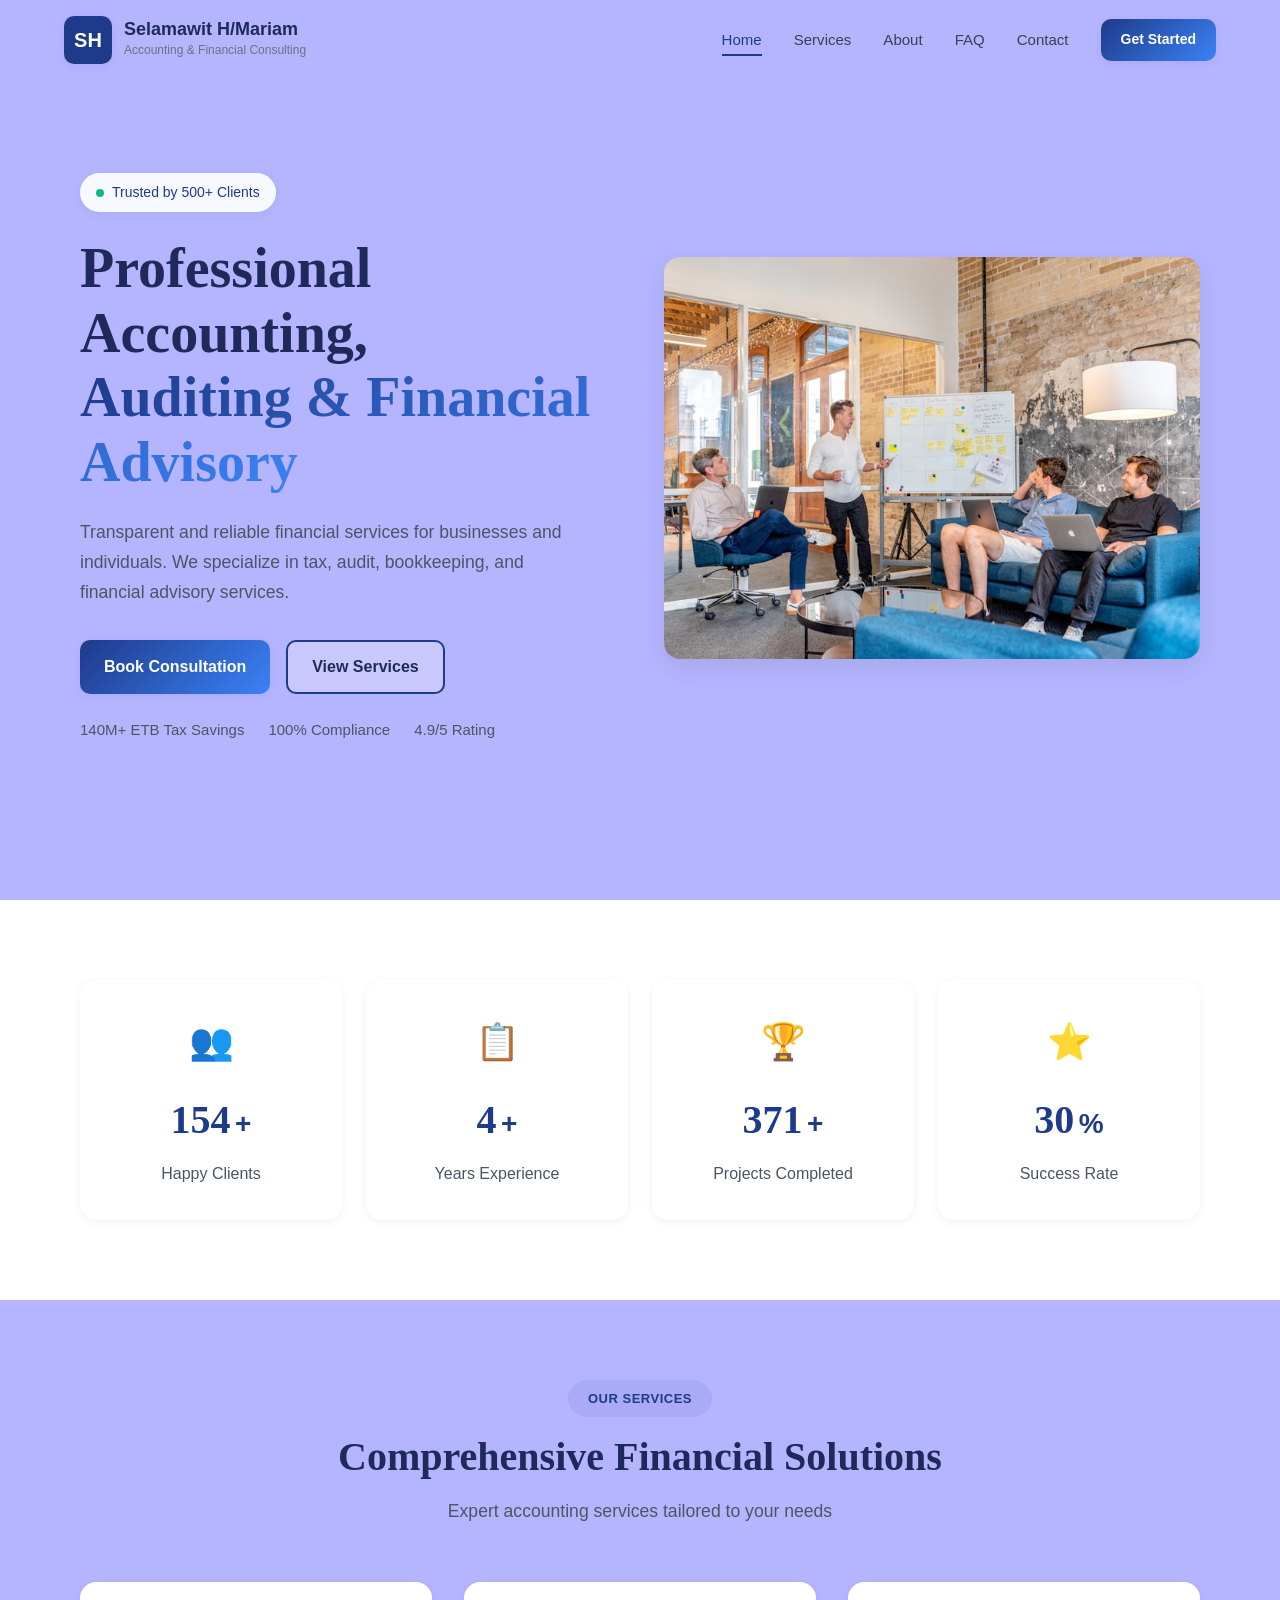
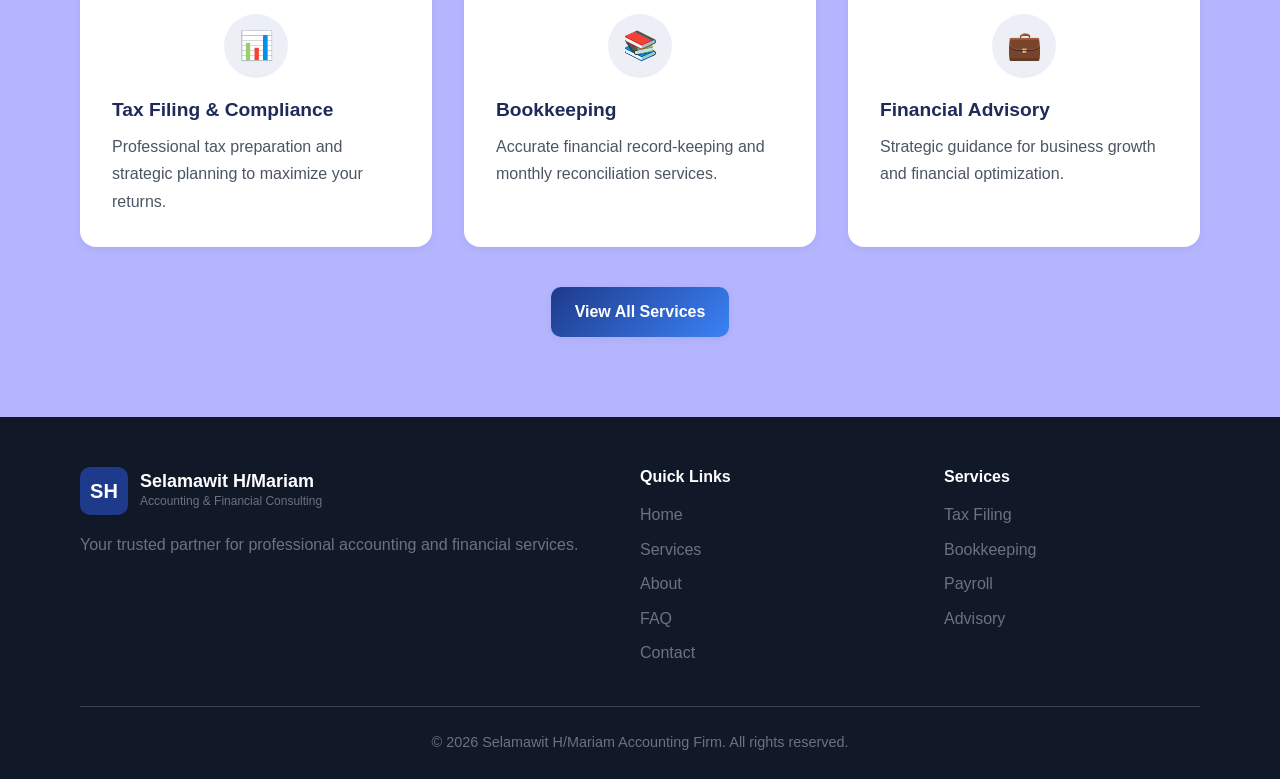
==== index.html @ 685879fc "Initial commit" ====
<!DOCTYPE html>
<html lang="en">
<head>
    <meta charset="UTF-8">
    <meta name="viewport" content="width=device-width, initial-scale=1.0">
    <title>Selamawit H/Mariam | Accounting & Financial Consulting</title>
    <link rel="stylesheet" href="style.css">
</head>
<body>
    <!-- HEADER -->
    <header class="header" id="header">
        <div class="header-container">
            <a href="index.html" class="logo">
                <div class="logo-box">SH</div>
                <div class="logo-text">
                    <h1>Selamawit H/Mariam</h1>
                    <p>Accounting & Financial Consulting</p>
                </div>
            </a>

            <button class="menu-toggle" id="menuToggle" aria-label="Toggle Menu">
                <span class="hamburger"></span>
            </button>

            <nav class="navigation" id="navMenu">
                <ul>
                    <li><a href="index.html" class="nav-link active">Home</a></li>
                    <li><a href="services.html" class="nav-link">Services</a></li>
                    <li><a href="about.html" class="nav-link">About</a></li>
                    <li><a href="faq.html" class="nav-link">FAQ</a></li>
                    <li><a href="contact.html" class="nav-link">Contact</a></li>
                </ul>
                <a href="contact.html" class="btn btn-primary nav-cta">Get Started</a>
            </nav>
        </div>
    </header>

    <!-- MAIN: HOME -->
    <main>
        <!-- Hero -->
            <section class="hero-section">
                <div class="container">
                    <div class="hero-content">
                    <div class="hero-badge">
                            <span class="badge-dot"></span>
                            Trusted by 500+ Clients
                        </div>
                    <h2 class="hero-title">
                            Professional Accounting,<br>
                    <span class="gradient-text" data-text="Auditing & Financial Advisory">Auditing & Financial Advisory</span>
                        </h2>
                    <p class="hero-text">
                            Transparent and reliable financial services for businesses and individuals.
                            We specialize in tax, audit, bookkeeping, and financial advisory services.
                        </p>
                    <div class="hero-buttons">
                        <a href="contact.html" class="btn btn-primary">Book Consultation</a>
                        <a href="services.html" class="btn btn-secondary">View Services</a>
                    </div>
                    <div class="hero-highlights">
                        <span class="hero-highlight">140M+ ETB Tax Savings</span>
                        <span class="hero-highlight">100% Compliance</span>
                        <span class="hero-highlight">4.9/5 Rating</span>
                    </div>
                </div>
                <div class="hero-visual">
                    <img class="hero-img" src="images/hero.jpg" alt="Professional accounting and finance team at work">
                </div>
                </div>
                <div class="hero-wave">
                    <svg width="1440" height="120">
                    <path d="M0,64 C480,150 960,-20 1440,64 L1440,120 L0,120 Z" fill="#B5B5FF"/>
                    </svg>
                </div>
            </section>

        <!-- Stats -->
            <section class="stats-section">
                <div class="container">
                    <div class="stats-grid">
                    <div class="stat-item">
                            <div class="stat-icon">👥</div>
                            <span class="stat-number" data-target="500">0</span>
                            <span class="stat-suffix">+</span>
                            <p class="stat-label">Happy Clients</p>
                        </div>
                    <div class="stat-item">
                            <div class="stat-icon">📋</div>
                            <span class="stat-number" data-target="15">0</span>
                            <span class="stat-suffix">+</span>
                            <p class="stat-label">Years Experience</p>
                        </div>
                    <div class="stat-item">
                            <div class="stat-icon">🏆</div>
                            <span class="stat-number" data-target="1200">0</span>
                            <span class="stat-suffix">+</span>
                            <p class="stat-label">Projects Completed</p>
                        </div>
                    <div class="stat-item">
                            <div class="stat-icon">⭐</div>
                            <span class="stat-number" data-target="98">0</span>
                            <span class="stat-suffix">%</span>
                            <p class="stat-label">Success Rate</p>
                        </div>
                    </div>
                </div>
            </section>

            <!-- Services Preview -->
            <section class="services-preview">
                <div class="container">
                <div class="section-header">
                        <span class="section-badge">Our Services</span>
                        <h2 class="section-title">Comprehensive Financial Solutions</h2>
                        <p class="section-subtitle">Expert accounting services tailored to your needs</p>
                    </div>
                    <div class="services-preview-grid">
                    <div class="service-preview-card">
                            <div class="service-icon-wrapper">
                                <span class="service-icon">📊</span>
                            </div>
                            <h3>Tax Filing & Compliance</h3>
                            <p>Professional tax preparation and strategic planning to maximize your returns.</p>
                        </div>
                    <div class="service-preview-card">
                            <div class="service-icon-wrapper">
                                <span class="service-icon">📚</span>
                            </div>
                            <h3>Bookkeeping</h3>
                            <p>Accurate financial record-keeping and monthly reconciliation services.</p>
                        </div>
                    <div class="service-preview-card">
                            <div class="service-icon-wrapper">
                                <span class="service-icon">💼</span>
                            </div>
                            <h3>Financial Advisory</h3>
                            <p>Strategic guidance for business growth and financial optimization.</p>
                        </div>
                    </div>
                <div class="section-cta">
                    <a href="services.html" class="btn btn-primary">View All Services</a>
                    </div>
                </div>
            </section>
    </main>

    <!-- FOOTER -->
    <footer class="footer">
        <div class="container">
            <div class="footer-content">
                <div class="footer-brand">
                    <div class="logo">
                        <div class="logo-box">SH</div>
                        <div class="logo-text">
                            <h1>Selamawit H/Mariam</h1>
                            <p>Accounting & Financial Consulting</p>
                        </div>
                    </div>
                    <p class="footer-description">Your trusted partner for professional accounting and financial services.</p>
                </div>
                <div class="footer-links">
                    <h4>Quick Links</h4>
                    <ul>
                        <li><a href="index.html">Home</a></li>
                        <li><a href="services.html">Services</a></li>
                        <li><a href="about.html">About</a></li>
                        <li><a href="faq.html">FAQ</a></li>
                        <li><a href="contact.html">Contact</a></li>
                    </ul>
                </div>
                <div class="footer-links">
                    <h4>Services</h4>
                    <ul>
                        <li><a href="services.html">Tax Filing</a></li>
                        <li><a href="services.html">Bookkeeping</a></li>
                        <li><a href="services.html">Payroll</a></li>
                        <li><a href="services.html">Advisory</a></li>
                    </ul>
                </div>
            </div>
            <div class="footer-bottom">
                <p>&copy; <span id="currentYear">2025</span> Selamawit H/Mariam Accounting Firm. All rights reserved.</p>
            </div>
        </div>
    </footer>

    <!-- Scroll to Top -->
    <button class="scroll-top" id="scrollTop" aria-label="Scroll to top">
        <svg width="24" height="24" fill="none" stroke="currentColor" stroke-width="2">
            <path d="M18 15l-6-6-6 6"/>
        </svg>
    </button>

    <script src="script.js"></script>
</body>
</html>
---- style.css ----
/* ============================================
   Selamawit H/Mariam - Accounting Firm
   UI Guidelines: Simplicity, Consistency, Contrast,
   Whitespace, Readability (Dribbble-inspired)
   ============================================ */

/* ========== 1. CSS VARIABLES & GLOBAL RESET ========== */
:root {
    /* One main color (blue) + shades - Simplicity */
    --primary: #1e3a8a;
    --primary-light: #3b82f6;
    --primary-dark: #1e2a5a;
    --primary-tint: rgba(30, 58, 138, 0.08);
    /* Lighter backgrounds - not strong colors */
    --background: #B5B5FF;
    --background-light: #e8eef7;
    --white: #ffffff;
    --black: #111827;
    --gray-100: #f3f4f6;
    --gray-200: #e5e7eb;
    --gray-500: #6b7280;
    --gray-600: #4b5563;
    --gray-700: #374151;
    --success: #10b981;
    --error: #ef4444;
    --shadow: 0 2px 8px rgba(0, 0, 0, 0.06);
    --shadow-lg: 0 8px 24px rgba(0, 0, 0, 0.08);
    --radius: 10px;
    --radius-lg: 16px;
    --transition: 0.2s ease;
    /* Consistency: shared spacing */
    --section-padding: 5rem 0;
    --section-gap: 3.5rem;
}

/* GLOBAL RESET */
* { margin: 0; padding: 0; box-sizing: border-box; }

/* HTML BASE STYLES */
html { scroll-behavior: smooth; }

/* BODY STYLES */
body {
    font-family: -apple-system, BlinkMacSystemFont, 'Segoe UI', Roboto, Oxygen, Ubuntu, Cantarell, 'Open Sans', 'Helvetica Neue', sans-serif;
    font-size: 1rem;
    background: var(--background);
    color: var(--gray-700);
    line-height: 1.65;
    overflow-x: hidden;
}

/* ========== 2. TYPOGRAPHY SYSTEM ========== */
/* HEADINGS */
h1, h2, h3, h4, h5, h6 {
    font-family: Georgia, 'Times New Roman', Times, serif;
    font-weight: 600;
    line-height: 1.2;
}

/* SECTION TITLES */
.section-title {
    font-size: clamp(1.75rem, 4vw, 2.5rem);
    color: var(--primary-dark);
    margin-bottom: 1rem;
}

/* GRADIENT TEXT EFFECT */
.gradient-text {
    background: linear-gradient(135deg, var(--primary), var(--primary-light));
    -webkit-background-clip: text;
    -webkit-text-fill-color: transparent;
    background-clip: text;
}

/* ========== 3. LAYOUT SYSTEM ========== */
/* MAIN CONTAINER */
.container {
    width: 90%;
    max-width: 1200px;
    margin: 0 auto;
    padding: 0 1rem;
}

/* PAGE SECTIONS */
.page-section {
    padding: var(--section-padding);
    min-height: 60vh;
}

/* ========== 4. BUTTON SYSTEM ========== */
/* BASE BUTTON STYLES */
.btn {
    display: inline-flex;
    align-items: center;
    justify-content: center;
    gap: 0.5rem;
    padding: 0.75rem 1.5rem;
    font-size: 1rem;
    font-weight: 600;
    font-family: inherit;
    border: none;
    border-radius: var(--radius);
    cursor: pointer;
    transition: var(--transition);
    text-decoration: none;
}

/* PRIMARY BUTTON */
.btn-primary {
    background: linear-gradient(135deg, var(--primary), var(--primary-light));
    color: var(--white);
    box-shadow: var(--shadow);
}

.btn-primary:hover {
    transform: translateY(-2px);
    box-shadow: var(--shadow-lg);
}

/* SECONDARY BUTTON */
.btn-secondary {
    background: rgba(255, 255, 255, 0.25);
    color: var(--primary-dark);
    border: 2px solid var(--primary);
}

.btn-secondary:hover {
    background: var(--white);
    transform: translateY(-2px);
}

/* OUTLINE BUTTON */
.btn-outline {
    background: transparent;
    color: var(--primary);
    border: 2px solid var(--primary);
}

.btn-outline:hover {
    background: var(--primary);
    color: var(--white);
    transform: translateY(-2px);
}

/* SUCCESS BUTTON */
.btn-success {
    background: var(--success);
    color: var(--white);
}

.btn-success:hover {
    transform: translateY(-2px);
    box-shadow: 0 8px 20px rgba(16, 185, 129, 0.3);
}

/* FULL WIDTH BUTTON */
.btn-full { width: 100%; }

/* ========== 5. HEADER & NAVIGATION ========== */
/* MAIN HEADER */
.header {
    position: fixed;
    top: 0; left: 0; right: 0;
    z-index: 1000;
    padding: 1rem 0;
    transition: var(--transition);
}

.header.scrolled {
    background: rgba(255, 255, 255, 0.95);
    backdrop-filter: blur(10px);
    box-shadow: var(--shadow);
    padding: 0.75rem 0;
}

.header-container {
    display: flex;
    justify-content: space-between;
    align-items: center;
    max-width: 1200px;
    margin: 0 auto;
    padding: 0 1.5rem;
}

/* Logo: works as <a> in header, <div> in footer */
.logo {
    display: flex;
    align-items: center;
    gap: 0.75rem;
}

a.logo {
    text-decoration: none;
    color: inherit;
}

.logo-box {
    width: 48px;
    height: 48px;
    background: var(--primary);
    color: var(--white);
    font-weight: 700;
    font-size: 1.25rem;
    border-radius: var(--radius);
    display: flex;
    align-items: center;
    justify-content: center;
    box-shadow: var(--shadow);
    transition: var(--transition);
}

/* Logo hover effect */
.logo:hover .logo-box { transform: scale(1.05); }

/* Logo text styling */
.logo-text h1 {
    font-size: 1.125rem;
    font-family: -apple-system, BlinkMacSystemFont, 'Segoe UI', Roboto, sans-serif;
    font-weight: 600;
    color: var(--primary-dark);
}

.logo-text p { font-size: 0.75rem; color: var(--gray-500); }

/* ========== 5.2 NAVIGATION STYLES ========== */
/* Main navigation container */
.navigation {
    display: flex;
    align-items: center;
    gap: 2rem;
}

/* Navigation list */
.navigation ul { display: flex; gap: 2rem; list-style: none; }

/* Navigation links */
.nav-link {
    font-size: 0.94rem;
    font-weight: 500;
    color: var(--gray-700);
    text-decoration: none;
    padding: 0.5rem 0;
    transition: var(--transition);
    position: relative;
}

/* Navigation underline effect */
.nav-link::after {
    content: '';
    position: absolute;
    bottom: 0; left: 0;
    width: 0;
    height: 2px;
    background: var(--primary);
    transition: var(--transition);
}

/* Navigation hover and active states */
.nav-link:hover, .nav-link.active { color: var(--primary); }
.nav-link:hover::after, .nav-link.active::after { width: 100%; }

/* Navigation CTA button */
.nav-cta { padding: 0.6rem 1.25rem; font-size: 0.875rem; }

/* ========== 5.3 MOBILE MENU ========== */
/* Mobile menu toggle button */
.menu-toggle {
    display: none;
    flex-direction: column;
    justify-content: center;
    align-items: center;
    width: 44px; height: 44px;
    background: var(--white);
    border: none;
    border-radius: var(--radius);
    cursor: pointer;
    box-shadow: var(--shadow);
}

/* Hamburger menu lines */
.hamburger {
    width: 20px; height: 2px;
    background: var(--primary);
    position: relative;
    transition: var(--transition);
}

/* Hamburger menu pseudo-elements */
.hamburger::before, .hamburger::after {
    content: '';
    position: absolute;
    width: 20px; height: 2px;
    background: var(--primary);
    left: 0;
    transition: var(--transition);
}

.hamburger::before { top: -6px; }
.hamburger::after { top: 6px; }

/* Active menu state (X animation) */
.menu-toggle.active .hamburger { background: transparent; }
.menu-toggle.active .hamburger::before { transform: rotate(45deg); top: 0; }
.menu-toggle.active .hamburger::after { transform: rotate(-45deg); top: 0; }

/* ========== 6. HERO SECTION ========== */
/* Main hero container */
.hero-section {
    min-height: 100vh;
    display: flex;
    align-items: center;
    padding: 6rem 0 5rem;
    position: relative;
    overflow: hidden;
}

/* Hero grid layout */
.hero-section .container {
    display: grid;
    grid-template-columns: 1fr 1fr;
    gap: 3rem;
    align-items: center;
}

/* Hero badge */
.hero-badge {
    display: inline-flex;
    align-items: center;
    gap: 0.5rem;
    padding: 0.5rem 1rem;
    background: rgba(255, 255, 255, 0.9);
    border-radius: 50px;
    font-size: 0.875rem;
    font-weight: 500;
    color: var(--primary);
    margin-bottom: 1.5rem;
    box-shadow: var(--shadow);
}

/* Badge dot indicator */
.badge-dot {
    width: 8px; height: 8px;
    background: var(--success);
    border-radius: 50%;
}

/* Hero main title */
.hero-title {
    font-size: clamp(2rem, 5vw, 3.5rem);
    color: var(--primary-dark);
    margin-bottom: 1.5rem;
    line-height: 1.15;
}

/* Hero description text */
.hero-text {
    font-size: 1.1rem;
    color: var(--gray-600);
    max-width: 500px;
    margin-bottom: 2rem;
    line-height: 1.7;
}

/* Hero button container */
.hero-buttons { display: flex; gap: 1rem; flex-wrap: wrap; }

/* Hero highlights section */
.hero-highlights {
    display: flex;
    flex-wrap: wrap;
    gap: 1.5rem;
    margin-top: 1.5rem;
}

/* Individual highlight items */
.hero-highlight {
    font-size: 0.9375rem;
    font-weight: 500;
    color: var(--gray-600);
}

/* ========== 6.1 HERO VISUAL SECTION ========== */
/* Hero image container - Dribbble-style: one clear visual */
.hero-visual {
    position: relative;
    display: flex;
    align-items: center;
    justify-content: center;
}

/* Hero image styling */
.hero-img {
    width: 100%;
    max-width: 560px;
    height: auto;
    border-radius: var(--radius-lg);
    box-shadow: var(--shadow-lg);
    object-fit: cover;
}

/* Hero wave decoration */
.hero-wave {
    position: absolute;
    bottom: 0; left: 0; right: 0;
}

.hero-wave svg { width: 100%; height: 80px; }

/* ========== 7. SHARED SECTION COMPONENTS ========== */
/* Section header - Whitespace: breathing room between header and content */
.section-header { text-align: center; margin-bottom: var(--section-gap); }

/* Section badge */
.section-badge {
    display: inline-block;
    padding: 0.5rem 1.25rem;
    background: var(--primary-tint);
    color: var(--primary);
    font-size: 0.8125rem;
    font-weight: 600;
    border-radius: 50px;
    margin-bottom: 1rem;
    text-transform: uppercase;
    letter-spacing: 0.5px;
}

/* Section subtitle */
.section-subtitle {
    font-size: 1.1rem;
    color: var(--gray-600);
    max-width: 600px;
    margin: 0 auto;
}

/* Section call-to-action */
.section-cta { text-align: center; }

/* ========== 8. BACK BUTTON COMPONENT ========== */
/* Back to home button */
.back-button {
    display: inline-flex;
    align-items: center;
    gap: 0.5rem;
    padding: 0.75rem 1.5rem;
    background: var(--white);
    border: none;
    border-radius: var(--radius);
    font-size: 0.94rem;
    font-weight: 500;
    color: var(--gray-700);
    cursor: pointer;
    box-shadow: var(--shadow);
    transition: var(--transition);
    margin-bottom: 2rem;
    text-decoration: none;
}

/* Back button as link */
a.back-button { font-family: inherit; }

/* Back button hover effect */
.back-button:hover {
    background: var(--primary);
    color: var(--white);
    transform: translateX(-4px);
}

/* ========== 9. STATISTICS SECTION ========== */
/* Stats section container */
.stats-section {
    padding: var(--section-padding);
    background: var(--white);
}

/* Stats grid layout */
.stats-grid {
    display: grid;
    grid-template-columns: repeat(4, 1fr);
    gap: 1.5rem;
}

/* Individual stat item */
.stat-item {
    text-align: center;
    padding: 2rem 1.5rem;
    background: var(--white);
    border-radius: var(--radius-lg);
    box-shadow: var(--shadow);
    transition: var(--transition);
}

/* Stat item hover effect */
.stat-item:hover { transform: translateY(-5px); box-shadow: var(--shadow-lg); }

/* Stat icon styling */
.stat-icon { font-size: 2.25rem; margin-bottom: 1rem; }

/* Stat number with serif font */
.stat-number { font-size: 2.5rem; font-weight: 700; color: var(--primary); font-family: Georgia, 'Times New Roman', Times, serif; }
.stat-suffix { font-size: 1.75rem; font-weight: 700; color: var(--primary); }
.stat-label { font-size: 1rem; color: var(--gray-600); margin-top: 0.5rem; }

/* ========== 10. SERVICES SECTION ========== */
/* ========== 10.1 SERVICES PREVIEW (HOME PAGE) ========== */
/* Services preview section */
.services-preview { padding: var(--section-padding); }

/* Services preview grid layout */
.services-preview-grid {
    display: grid;
    grid-template-columns: repeat(3, 1fr);
    gap: 2rem;
    margin-bottom: 2.5rem;
}

/* Service cards (shared styling) */
.service-preview-card,
.service-card {
    background: var(--white);
    padding: 2rem;
    border-radius: var(--radius-lg);
    box-shadow: var(--shadow);
    transition: var(--transition);
}

/* Service card hover effects */
.service-preview-card:hover,
.service-card:hover {
    transform: translateY(-8px);
    box-shadow: var(--shadow-lg);
}

/* Service icon wrapper */
.service-icon-wrapper {
    width: 64px; height: 64px;
    background: var(--primary-tint);
    border-radius: 50%;
    display: flex;
    align-items: center;
    justify-content: center;
    margin: 0 auto 1.25rem;
}

/* Service icon styling */
.service-icon { font-size: 1.75rem; }

/* Service card titles */
.service-preview-card h3,
.service-card h3 {
    font-size: 1.2rem;
    color: var(--primary-dark);
    margin-bottom: 0.75rem;
    font-family: -apple-system, BlinkMacSystemFont, 'Segoe UI', Roboto, sans-serif;
    font-weight: 600;
}

/* Service card descriptions */
.service-preview-card p,
.service-card > p {
    color: var(--gray-600);
    line-height: 1.7;
}

.service-preview-card p { margin-bottom: 0; }
.service-card > p { margin-bottom: 1.25rem; }

/* ========== 10.2 SERVICES PAGE (FULL) ========== */
/* Services page hero image */
.services-hero-img {
    width: 100%;
    max-width: 900px;
    height: 260px;
    object-fit: cover;
    border-radius: var(--radius-lg);
    margin: 0 auto 2.5rem;
    display: block;
    box-shadow: var(--shadow);
}

/* ========== 10.3 SEARCH & FILTER BAR ========== */
/* Search and filter container */
.search-filter-bar {
    display: flex;
    flex-wrap: wrap;
    gap: 1rem;
    margin-bottom: 2.5rem;
    padding: 1.25rem;
    background: var(--white);
    border-radius: var(--radius-lg);
    box-shadow: var(--shadow);
}

/* Search box container */
.search-box {
    flex: 1;
    min-width: 220px;
    display: flex;
    align-items: center;
    gap: 0.75rem;
    padding: 0.75rem 1rem;
    background: var(--gray-100);
    border-radius: var(--radius);
}

/* Search icon styling */
.search-box svg { color: var(--gray-500); }

/* Search input field */
.search-box input {
    flex: 1;
    border: none;
    background: none;
    font-size: 1rem;
    outline: none;
}

/* Search input placeholder */
.search-box input::placeholder { color: var(--gray-500); }

/* Filter buttons container */
.filter-buttons { display: flex; gap: 0.5rem; flex-wrap: wrap; }

/* Individual filter button */
.filter-btn {
    padding: 0.6rem 1.2rem;
    background: var(--gray-100);
    border: none;
    border-radius: var(--radius);
    font-size: 0.875rem;
    font-weight: 500;
    color: var(--gray-600);
    cursor: pointer;
    transition: var(--transition);
}

/* Filter button states */
.filter-btn:hover { background: var(--gray-200); }
.filter-btn.active { background: var(--primary); color: var(--white); }

/* ========== 10.4 SERVICES GRID ========== */
/* Services grid layout */
.services-grid {
    display: grid;
    grid-template-columns: repeat(3, 1fr);
    gap: 1.5rem;
}

/* Service card icon */
.service-card-icon { font-size: 2.25rem; margin-bottom: 1rem; }

/* Service features list */
.service-features { list-style: none; margin-bottom: 1.25rem; }

/* Individual service feature */
.service-features li { padding: 0.35rem 0; color: var(--gray-700); font-size: 0.94rem; }

/* Service card button */
.service-card .btn { width: 100%; }

/* ========== 11. COST ESTIMATOR SECTION ========== */
/* Cost estimator section */
.cost-estimator-section {
    background: linear-gradient(135deg, var(--primary-tint), var(--background-light));
    padding: var(--section-padding);
    border-radius: var(--radius-lg);
    margin: 3rem 0;
}

/* Estimator container */
.estimator-container {
    background: var(--white);
    padding: 3rem;
    border-radius: 20px;
    box-shadow: 0 20px 40px rgba(0, 0, 0, 0.1);
}

/* ========== 12. CHECKLIST DOWNLOADER SECTION ========== */
/* Checklist section */
.checklist-section {
    background: var(--white);
    padding: var(--section-padding);
    border-radius: var(--radius-lg);
    margin: 3rem 0;
}

/* Checklist container */
.checklist-container {
    max-width: 600px;
    margin: 0 auto;
}

/* ========== 13. FAQ SECTION ========== */
/* FAQ container */
.faq-container { max-width: 800px; margin: 0 auto; }

/* FAQ item container */
.faq-item {
    background: var(--white);
    border-radius: var(--radius-lg);
    margin-bottom: 0.75rem;
    overflow: hidden;
    box-shadow: var(--shadow);
    transition: var(--transition);
}

/* FAQ question button */
.faq-question {
    width: 100%;
    display: flex;
    justify-content: space-between;
    align-items: center;
    padding: 1.5rem;
    background: none;
    border: none;
    font-size: 1.1rem;
    font-weight: 600;
    color: var(--primary-dark);
    text-align: left;
    cursor: pointer;
    transition: var(--transition);
    font-family: inherit;
}

/* FAQ icon styling */
.faq-icon {
    transition: transform 0.3s ease;
    color: var(--primary);
}

/* FAQ icon rotation when active */
.faq-item.active .faq-icon { transform: rotate(180deg); }

/* FAQ answer container */
.faq-answer {
    max-height: 0;
    overflow: hidden;
    transition: max-height 0.35s ease-out;
}

/* FAQ answer content */
.faq-answer p {
    padding: 0 1.5rem 1.5rem;
    color: var(--gray-600);
    line-height: 1.7;
}

/* FAQ item active state */
.faq-item.active { box-shadow: var(--shadow-lg); }

/* ========== 13.1 FAQ CALL TO ACTION ========== */
/* FAQ CTA section */
.faq-cta {
    text-align: center;
    margin-top: 3rem;
    padding: 2rem;
    background: var(--primary-tint);
    border-radius: var(--radius-lg);
}

/* FAQ CTA text */
.faq-cta p {
    font-size: 1.1rem;
    color: var(--primary-dark);
    margin-bottom: 1rem;
}

/* ========== 14. ABOUT SECTION ========== */
/* About content container */
.about-content { max-width: 1000px; margin: 0 auto; }

/* About main layout */
.about-main {
    display: grid;
    grid-template-columns: 1fr 1.5fr;
    gap: 3rem;
    margin-bottom: 3rem;
    align-items: center;
}

/* About image container */
.about-image { position: relative; }

/* About image styling */
.about-img {
    width: 100%;
    aspect-ratio: 1;
    object-fit: cover;
    border-radius: var(--radius-lg);
    box-shadow: var(--shadow-lg);
    display: block !important;
    visibility: visible !important;
}

.about-badge {
    position: absolute;
    bottom: -15px; right: -15px;
    background: var(--white);
    padding: 1.25rem;
    border-radius: var(--radius-lg);
    box-shadow: var(--shadow-lg);
    text-align: center;
}

.about-badge-number { display: block; font-size: 1.75rem; font-weight: 700; color: var(--primary); font-family: Georgia, 'Times New Roman', Times, serif; }
.about-badge-text { font-size: 0.875rem; color: var(--gray-600); }

.about-text h3 { font-size: 1.5rem; color: var(--primary-dark); margin-bottom: 1.25rem; }

.about-text p { color: var(--gray-600); line-height: 1.8; margin-bottom: 1rem; }

.about-highlights {
    display: grid;
    grid-template-columns: 1fr 1fr;
    gap: 0.75rem;
    margin-top: 1.5rem;
}

.highlight-item {
    display: flex;
    align-items: center;
    gap: 0.75rem;
    padding: 0.65rem;
    background: var(--gray-100);
    border-radius: var(--radius);
}

.highlight-icon { color: var(--success); font-weight: 700; }

.values-grid {
    display: grid;
    grid-template-columns: repeat(3, 1fr);
    gap: 1.5rem;
}

.value-card {
    background: var(--white);
    padding: 2rem;
    border-radius: var(--radius-lg);
    box-shadow: var(--shadow);
    text-align: center;
    transition: var(--transition);
}

.value-card:hover { transform: translateY(-5px); box-shadow: var(--shadow-lg); }

.value-icon { font-size: 2.25rem; margin-bottom: 1rem; }

.value-card h4 { font-size: 1.2rem; color: var(--primary-dark); margin-bottom: 0.75rem; font-family: -apple-system, BlinkMacSystemFont, 'Segoe UI', Roboto, sans-serif; }
.value-card p { color: var(--gray-600); line-height: 1.7; }

/* ----- 13. FAQ ----- */
.faq-container { max-width: 800px; margin: 0 auto; }

.faq-item {
    background: var(--white);
    border-radius: var(--radius-lg);
    margin-bottom: 0.75rem;
    overflow: hidden;
    box-shadow: var(--shadow);
    transition: var(--transition);
}

.faq-question {
    width: 100%;
    display: flex;
    justify-content: space-between;
    align-items: center;
    padding: 1.25rem 1.5rem;
    background: none;
    border: none;
    font-size: 1rem;
    font-weight: 600;
    color: var(--primary-dark);
    text-align: left;
    cursor: pointer;
    transition: var(--transition);
    font-family: inherit;
}

.faq-question:hover { color: var(--primary); }

.faq-icon { transition: var(--transition); flex-shrink: 0; }

.faq-item.active .faq-icon { transform: rotate(180deg); }

.faq-answer {
    max-height: 0;
    overflow: hidden;
    transition: max-height 0.35s ease-out;
}

.faq-item.active .faq-answer { max-height: 400px; }

.faq-answer p { padding: 0 1.5rem 1.25rem; color: var(--gray-600); line-height: 1.8; }

.faq-cta {
    text-align: center;
    margin-top: 2.5rem;
    padding: 2rem;
    background: var(--white);
    border-radius: var(--radius-lg);
    box-shadow: var(--shadow);
}

.faq-cta p { font-size: 1.15rem; color: var(--gray-700); margin-bottom: 1rem; }

/* ----- 14. Contact ----- */
.contact-grid {
    display: grid;
    grid-template-columns: 1.5fr 1fr;
    gap: 2.5rem;
}

.contact-form {
    background: var(--white);
    padding: 2rem;
    border-radius: var(--radius-lg);
    box-shadow: var(--shadow);
}

.form-row { display: grid; grid-template-columns: 1fr 1fr; gap: 1.25rem; }

.form-group { margin-bottom: 1.25rem; }

.form-group label {
    display: block;
    margin-bottom: 0.5rem;
    font-weight: 500;
    color: var(--gray-700);
}

.form-group input,
.form-group select,
.form-group textarea {
    width: 100%;
    padding: 0.75rem 1rem;
    border: 2px solid var(--gray-200);
    border-radius: var(--radius);
    font-size: 1rem;
    font-family: inherit;
    transition: var(--transition);
    background: var(--white);
}

.form-group input:focus,
.form-group select:focus,
.form-group textarea:focus {
    outline: none;
    border-color: var(--primary);
    box-shadow: 0 0 0 3px rgba(30, 58, 138, 0.1);
}

.form-group input.error,
.form-group textarea.error { border-color: var(--error); }

.error-message { display: block; margin-top: 0.4rem; font-size: 0.8rem; color: var(--error); }

.form-message {
    margin-top: 1rem;
    padding: 0.75rem;
    border-radius: var(--radius);
    text-align: center;
    display: none;
}

.form-message.success { display: block; background: rgba(16, 185, 129, 0.1); color: var(--success); }
.form-message.error { display: block; background: rgba(239, 68, 68, 0.1); color: var(--error); }

.contact-info { position: sticky; top: 100px; }

.contact-office-img {
    width: 100%;
    height: 300px;
    object-fit: cover;
    border-radius: var(--radius-lg);
    margin-bottom: 2rem;
    box-shadow: var(--shadow-lg);
    display: block !important;
    visibility: visible !important;
}

.contact-card {
    background: var(--white);
    padding: 2rem;
    border-radius: var(--radius-lg);
    box-shadow: var(--shadow);
}

.contact-card h3 { font-size: 1.35rem; color: var(--primary-dark); margin-bottom: 0.5rem; }
.contact-card > p { color: var(--gray-600); margin-bottom: 1.5rem; }

.contact-details { display: flex; flex-direction: column; gap: 1.25rem; }

.contact-item { display: flex; gap: 1rem; }

.contact-icon {
    width: 44px; height: 44px;
    background: var(--primary-tint);
    border-radius: var(--radius);
    display: flex;
    align-items: center;
    justify-content: center;
    font-size: 1.1rem;
    flex-shrink: 0;
}

.contact-item strong { display: block; color: var(--primary-dark); margin-bottom: 0.2rem; }
.contact-item p { color: var(--gray-600); font-size: 0.9rem; line-height: 1.6; }

.social-links {
    display: flex;
    gap: 0.5rem;
    margin-top: 1.5rem;
    padding-top: 1.5rem;
    border-top: 1px solid var(--gray-200);
}

.social-link {
    width: 42px; height: 42px;
    background: var(--gray-100);
    border-radius: var(--radius);
    display: flex;
    align-items: center;
    justify-content: center;
    color: var(--gray-600);
    transition: var(--transition);
}

.social-link:hover { background: var(--primary); color: var(--white); transform: translateY(-2px); }

/* ----- 15. Footer ----- */
.footer {
    background: var(--black);
    color: var(--white);
    padding: 50px 0 24px;
}

.footer-content {
    display: grid;
    grid-template-columns: 2fr 1fr 1fr;
    gap: 3rem;
    margin-bottom: 2rem;
}

.footer-brand .logo-box { background: var(--primary); }
.footer-brand .logo-text h1 { color: var(--white); }
.footer-brand .logo-text p { color: var(--gray-500); }

.footer-description { margin-top: 1rem; color: var(--gray-500); line-height: 1.7; }

.footer-links h4 { font-size: 1rem; font-family: -apple-system, BlinkMacSystemFont, 'Segoe UI', Roboto, sans-serif; font-weight: 600; margin-bottom: 1rem; }

.footer-links ul { list-style: none; }

.footer-links li { margin-bottom: 0.5rem; }

.footer-links a { color: var(--gray-500); text-decoration: none; transition: var(--transition); }

.footer-links a:hover { color: var(--white); }

.footer-bottom {
    padding-top: 1.5rem;
    border-top: 1px solid var(--gray-700);
    text-align: center;
    color: var(--gray-500);
    font-size: 0.9rem;
}

/* ----- 16. Modal ----- */
.modal {
    position: fixed;
    top: 0; left: 0; right: 0; bottom: 0;
    background: rgba(0, 0, 0, 0.5);
    display: flex;
    align-items: center;
    justify-content: center;
    z-index: 2000;
    opacity: 0;
    visibility: hidden;
    transition: var(--transition);
}

.modal.active { opacity: 1; visibility: visible; }

.modal-content {
    background: var(--white);
    padding: 2.5rem;
    border-radius: var(--radius-lg);
    text-align: center;
    max-width: 380px;
    transform: scale(0.95);
    transition: var(--transition);
}

.modal.active .modal-content { transform: scale(1); }

.modal-icon {
    width: 70px; height: 70px;
    background: var(--success);
    color: var(--white);
    font-size: 2rem;
    border-radius: 50%;
    display: flex;
    align-items: center;
    justify-content: center;
    margin: 0 auto 1.25rem;
}

.modal-content h3 { font-size: 1.35rem; color: var(--primary-dark); margin-bottom: 0.5rem; }
.modal-content p { color: var(--gray-600); margin-bottom: 1.25rem; }

/* ----- 17. Scroll to top ----- */
.scroll-top {
    position: fixed;
    bottom: 24px; right: 24px;
    width: 52px; height: 52px;
    background: linear-gradient(135deg, var(--primary), var(--accent-light));
    color: var(--white);
    border: none;
    border-radius: 50%;
    cursor: pointer;
    box-shadow: var(--shadow-lg);
    opacity: 0;
    visibility: hidden;
    transform: translateY(15px);
    transition: var(--transition);
    z-index: 1000;
    overflow: hidden;
}

.scroll-top::before {
    content: '';
    position: absolute;
    top: 0;
    left: -100%;
    width: 100%;
    height: 100%;
    background: linear-gradient(90deg, transparent, rgba(255, 255, 255, 0.3), transparent);
    transition: left 0.5s;
}

.scroll-top:hover::before {
    left: 100%;
}

.scroll-top.visible { opacity: 1; visibility: visible; transform: translateY(0); }

.scroll-top:hover { 
    transform: translateY(-4px) scale(1.1); 
    box-shadow: var(--shadow-xl);
}

/* ----- 18. Cost Estimator Section ----- */
.cost-estimator-section {
    padding: var(--section-padding);
    background: linear-gradient(135deg, #f8fafc 0%, #e2e8f0 100%);
    position: relative;
}

.cost-estimator-section::before {
    content: '';
    position: absolute;
    top: 0;
    left: 0;
    right: 0;
    height: 4px;
    background: linear-gradient(90deg, var(--primary), var(--primary-light), var(--primary));
}

.estimator-container {
    max-width: 700px;
    margin: 0 auto;
    background: var(--white);
    padding: 3rem;
    border-radius: 20px;
    box-shadow: 0 20px 40px rgba(0, 0, 0, 0.1);
    border: 1px solid rgba(255, 255, 255, 0.2);
    backdrop-filter: blur(10px);
}

.estimator-form {
    display: grid;
    gap: 2rem;
}

.estimator-form .form-group {
    margin-bottom: 0;
}

.estimator-form label {
    display: block;
    font-weight: 700;
    color: var(--primary-dark);
    margin-bottom: 0.75rem;
    font-size: 1.1rem;
    letter-spacing: -0.5px;
}

.estimator-form .form-control {
    width: 100%;
    padding: 1rem 1.25rem;
    border: 2px solid #e2e8f0;
    border-radius: 12px;
    font-size: 1rem;
    transition: all 0.3s ease;
    background: #f8fafc;
    font-family: inherit;
}

.estimator-form .form-control:focus {
    outline: none;
    border-color: var(--primary);
    box-shadow: 0 0 0 4px rgba(59, 130, 246, 0.1);
    background: var(--white);
    transform: translateY(-2px);
}

.checkbox-group {
    display: grid;
    gap: 1rem;
}

.checkbox-item {
    display: flex;
    align-items: center;
    cursor: pointer;
    font-size: 1rem;
    color: var(--gray-700);
    transition: all 0.3s ease;
    padding: 1rem;
    background: #f8fafc;
    border-radius: 10px;
    border: 2px solid transparent;
}

.checkbox-item:hover {
    background: var(--white);
    border-color: var(--primary-light);
    transform: translateX(4px);
}

.checkbox-item input[type="checkbox"] {
    display: none;
}

.checkbox-item .checkmark {
    width: 24px;
    height: 24px;
    border: 3px solid #cbd5e1;
    border-radius: 6px;
    margin-right: 1rem;
    position: relative;
    transition: all 0.3s ease;
    flex-shrink: 0;
}

.checkbox-item input[type="checkbox"]:checked + .checkmark {
    background: linear-gradient(135deg, var(--primary), var(--primary-light)) !important;
    border-color: var(--primary) !important;
    border-width: 3px !important;
    transform: scale(1.05);
    box-shadow: 0 4px 15px rgba(59, 130, 246, 0.3);
}

.checkbox-item input[type="checkbox"]:checked + .checkmark::after {
    content: '✓';
    position: absolute;
    top: 50%;
    left: 50%;
    transform: translate(-50%, -50%);
    color: var(--white);
    font-size: 14px;
    font-weight: bold;
}

#calculateBtn {
    background: linear-gradient(135deg, var(--primary), var(--primary-light));
    color: var(--white);
    border: none;
    padding: 1.25rem 2rem;
    font-size: 1.1rem;
    font-weight: 700;
    border-radius: 12px;
    cursor: pointer;
    transition: all 0.3s ease;
    box-shadow: 0 8px 20px rgba(59, 130, 246, 0.3);
    letter-spacing: 0.5px;
}

#calculateBtn:hover {
    transform: translateY(-3px);
    box-shadow: 0 12px 30px rgba(59, 130, 246, 0.4);
}

.estimate-result {
    display: none;
    margin-top: 2rem;
    padding: 2rem;
    background: linear-gradient(135deg, var(--primary), var(--primary-light));
    color: var(--white);
    border-radius: 16px;
    text-align: center;
    box-shadow: 0 15px 35px rgba(59, 130, 246, 0.3);
    border: 2px solid rgba(255, 255, 255, 0.1);
}

.result-label {
    font-size: 1rem;
    opacity: 0.9;
    margin-bottom: 0.75rem;
    font-weight: 500;
    text-transform: uppercase;
    letter-spacing: 1px;
}

.result-amount {
    font-size: 2.5rem;
    font-weight: 800;
    text-shadow: 0 2px 4px rgba(0, 0, 0, 0.1);
}

/* ----- 19. Checklist Section ----- */
.checklist-section {
    padding: var(--section-padding);
    background: linear-gradient(135deg, #fefefe 0%, #f1f5f9 100%);
    position: relative;
}

.checklist-section::before {
    content: '';
    position: absolute;
    top: 0;
    left: 0;
    right: 0;
    height: 4px;
    background: linear-gradient(90deg, #10b981, #34d399, #10b981);
}

.checklist-container {
    max-width: 800px;
    margin: 0 auto;
    background: var(--white);
    padding: 3rem;
    border-radius: 20px;
    box-shadow: 0 20px 40px rgba(0, 0, 0, 0.08);
    border: 1px solid rgba(255, 255, 255, 0.3);
    backdrop-filter: blur(10px);
}

.checklist-form {
    display: grid;
    gap: 2rem;
}

.checklist-form .form-group {
    margin-bottom: 0;
}

.checklist-form label {
    display: block;
    font-weight: 700;
    color: var(--primary-dark);
    margin-bottom: 0.75rem;
    font-size: 1.1rem;
    letter-spacing: -0.5px;
}

.checklist-form .form-control {
    width: 100%;
    padding: 1rem 1.25rem;
    border: 2px solid #e2e8f0;
    border-radius: 12px;
    font-size: 1rem;
    transition: all 0.3s ease;
    background: #f8fafc;
    font-family: inherit;
}

.checklist-form .form-control:focus {
    outline: none;
    border-color: var(--primary);
    box-shadow: 0 0 0 4px rgba(59, 130, 246, 0.1);
    background: var(--white);
    transform: translateY(-2px);
}

.checklist-placeholder {
    text-align: center;
    padding: 3rem 2rem;
    background: linear-gradient(135deg, #f8fafc 0%, #f1f5f9 100%);
    border-radius: 12px;
    border: 2px dashed #cbd5e1;
}

.checklist-placeholder p {
    color: var(--gray-600);
    font-size: 1.1rem;
    margin: 0;
}

.checklist-items {
    display: grid;
    gap: 1rem;
}

.checklist-item {
    display: flex;
    align-items: center;
    padding: 1.25rem;
    background: linear-gradient(135deg, #f8fafc 0%, #f1f5f9 100%);
    border-radius: 12px;
    cursor: pointer;
    transition: all 0.3s ease;
    border: 2px solid transparent;
    position: relative;
}

.checklist-item:hover {
    background: var(--white);
    border-color: var(--success);
    transform: translateX(8px);
    box-shadow: 0 8px 25px rgba(16, 185, 129, 0.15);
}

.checklist-item input[type="checkbox"] {
    display: none;
}

.checklist-item .checkmark {
    width: 26px;
    height: 26px;
    border: 3px solid #cbd5e1;
    border-radius: 8px;
    margin-right: 1.25rem;
    position: relative;
    transition: all 0.3s ease;
    flex-shrink: 0;
    background: var(--white);
}

/* Force checkbox fill - override any conflicting styles */
.checklist-section .checklist-item input[type="checkbox"]:checked + .checkmark,
.checklist-items .checklist-item input[type="checkbox"]:checked + .checkmark {
    background: linear-gradient(135deg, #10b981, #34d399) !important;
    border-color: #10b981 !important;
    border-width: 3px !important;
    transform: scale(1.05) !important;
    box-shadow: 0 4px 15px rgba(16, 185, 129, 0.3) !important;
}

.checklist-item input[type="checkbox"]:checked + .checkmark::after {
    content: '✓' !important;
    position: absolute !important;
    top: 50% !important;
    left: 50% !important;
    transform: translate(-50%, -50%) !important;
    color: var(--white) !important;
    font-size: 16px !important;
    font-weight: bold !important;
    z-index: 1 !important;
    display: block !important;
}

.checklist-item input[type="checkbox"]:checked ~ span {
    text-decoration: line-through;
    color: var(--gray-500);
    font-weight: 500;
}

.checklist-item span {
    font-size: 1.05rem;
    color: var(--gray-700);
    font-weight: 500;
    transition: all 0.3s ease;
}

#downloadChecklistBtn {
    background: linear-gradient(135deg, var(--success), #34d399);
    color: var(--white);
    border: none;
    padding: 1.25rem 2rem;
    font-size: 1.1rem;
    font-weight: 700;
    border-radius: 12px;
    cursor: pointer;
    transition: all 0.3s ease;
    box-shadow: 0 8px 20px rgba(16, 185, 129, 0.3);
    letter-spacing: 0.5px;
    margin-top: 1rem;
}

#downloadChecklistBtn:hover {
    transform: translateY(-3px);
    box-shadow: 0 12px 30px rgba(16, 185, 129, 0.4);
    background: linear-gradient(135deg, #059669, var(--success));
}

/* ============================================
   RESPONSIVE
   ============================================ */

/* Tablet */
@media (max-width: 1024px) {
    .hero-section .container {
        grid-template-columns: 1fr;
        text-align: center;
    }
    
    .hero-content { order: 1; }
    .hero-visual { order: 0; }
    .hero-text { margin: 0 auto 2rem; }
    .hero-buttons, .hero-highlights { justify-content: center; }
    
    .stats-grid { grid-template-columns: repeat(2, 1fr); }
    .services-preview-grid { grid-template-columns: repeat(2, 1fr); }
    .services-grid { grid-template-columns: repeat(2, 1fr); }
    
    .about-main { grid-template-columns: 1fr; text-align: center; }
    .about-image { max-width: 280px; margin: 0 auto; }
    .about-badge { right: 0; }
    
    .values-grid { grid-template-columns: 1fr; }
    .contact-grid { grid-template-columns: 1fr; }
    .contact-info { position: static; }
    
    .footer-content {
        grid-template-columns: 1fr;
        gap: 1.5rem;
        text-align: center;
    }
    .footer-brand .logo { justify-content: center; }
}

/* Mobile */
@media (max-width: 768px) {
    .menu-toggle { display: flex; }
    
    .navigation {
        position: fixed;
        top: 72px; left: 0; right: 0;
        background: var(--white);
        padding: 1.5rem;
        flex-direction: column;
        gap: 1rem;
        box-shadow: var(--shadow-lg);
        transform: translateY(-120%);
        opacity: 0;
        transition: var(--transition);
    }
    
    .navigation.active { transform: translateY(0); opacity: 1; }
    
    .navigation ul { flex-direction: column; text-align: center; gap: 0.75rem; }
    .nav-cta { width: 100%; }
    
    .hero-img { max-width: 100%; }
    
    .stats-grid { grid-template-columns: repeat(2, 1fr); gap: 1rem; }
    .stat-item { padding: 1.25rem 1rem; }
    .stat-number { font-size: 2rem; }
    
    .services-preview-grid,
    .services-grid { grid-template-columns: 1fr; }
    
    .search-filter-bar { flex-direction: column; }
    .form-row { grid-template-columns: 1fr; }
    .about-highlights { grid-template-columns: 1fr; }
    .about-badge { right: 1rem; }
    
    .faq-question { padding: 1rem 1.25rem; font-size: 0.95rem; }
    .faq-answer p { padding: 0 1.25rem 1rem; }
    
    .contact-form, .contact-card { padding: 1.5rem; }
    .contact-office-img { 
    height: 250px !important; 
    width: 100%;
    object-fit: cover;
    border-radius: var(--radius-lg);
    margin-bottom: 2rem;
    box-shadow: var(--shadow);
}
    .services-hero-img { height: 200px; margin-bottom: 1.5rem; }
    
    .scroll-top { bottom: 16px; right: 16px; width: 44px; height: 44px; }
}

/* Small mobile */
@media (max-width: 480px) {
    .hero-title { font-size: 1.75rem; }
    .hero-buttons { flex-direction: column; }
    .hero-buttons .btn { width: 100%; }
    
    /* Cost Estimator Responsive */
    .estimator-container {
        padding: 2rem;
    }
    
    .checkbox-item {
        padding: 1rem;
        font-size: 0.95rem;
    }
    
    .result-amount {
        font-size: 2rem;
    }
    
    /* Checklist Responsive */
    .checklist-container {
        padding: 2rem;
    }
    
    .checklist-item {
        padding: 1rem;
        font-size: 0.95rem;
    }
    
    .stat-number { font-size: 1.75rem; }
    .filter-buttons { width: 100%; }
    .filter-btn { flex: 1; text-align: center; }
}
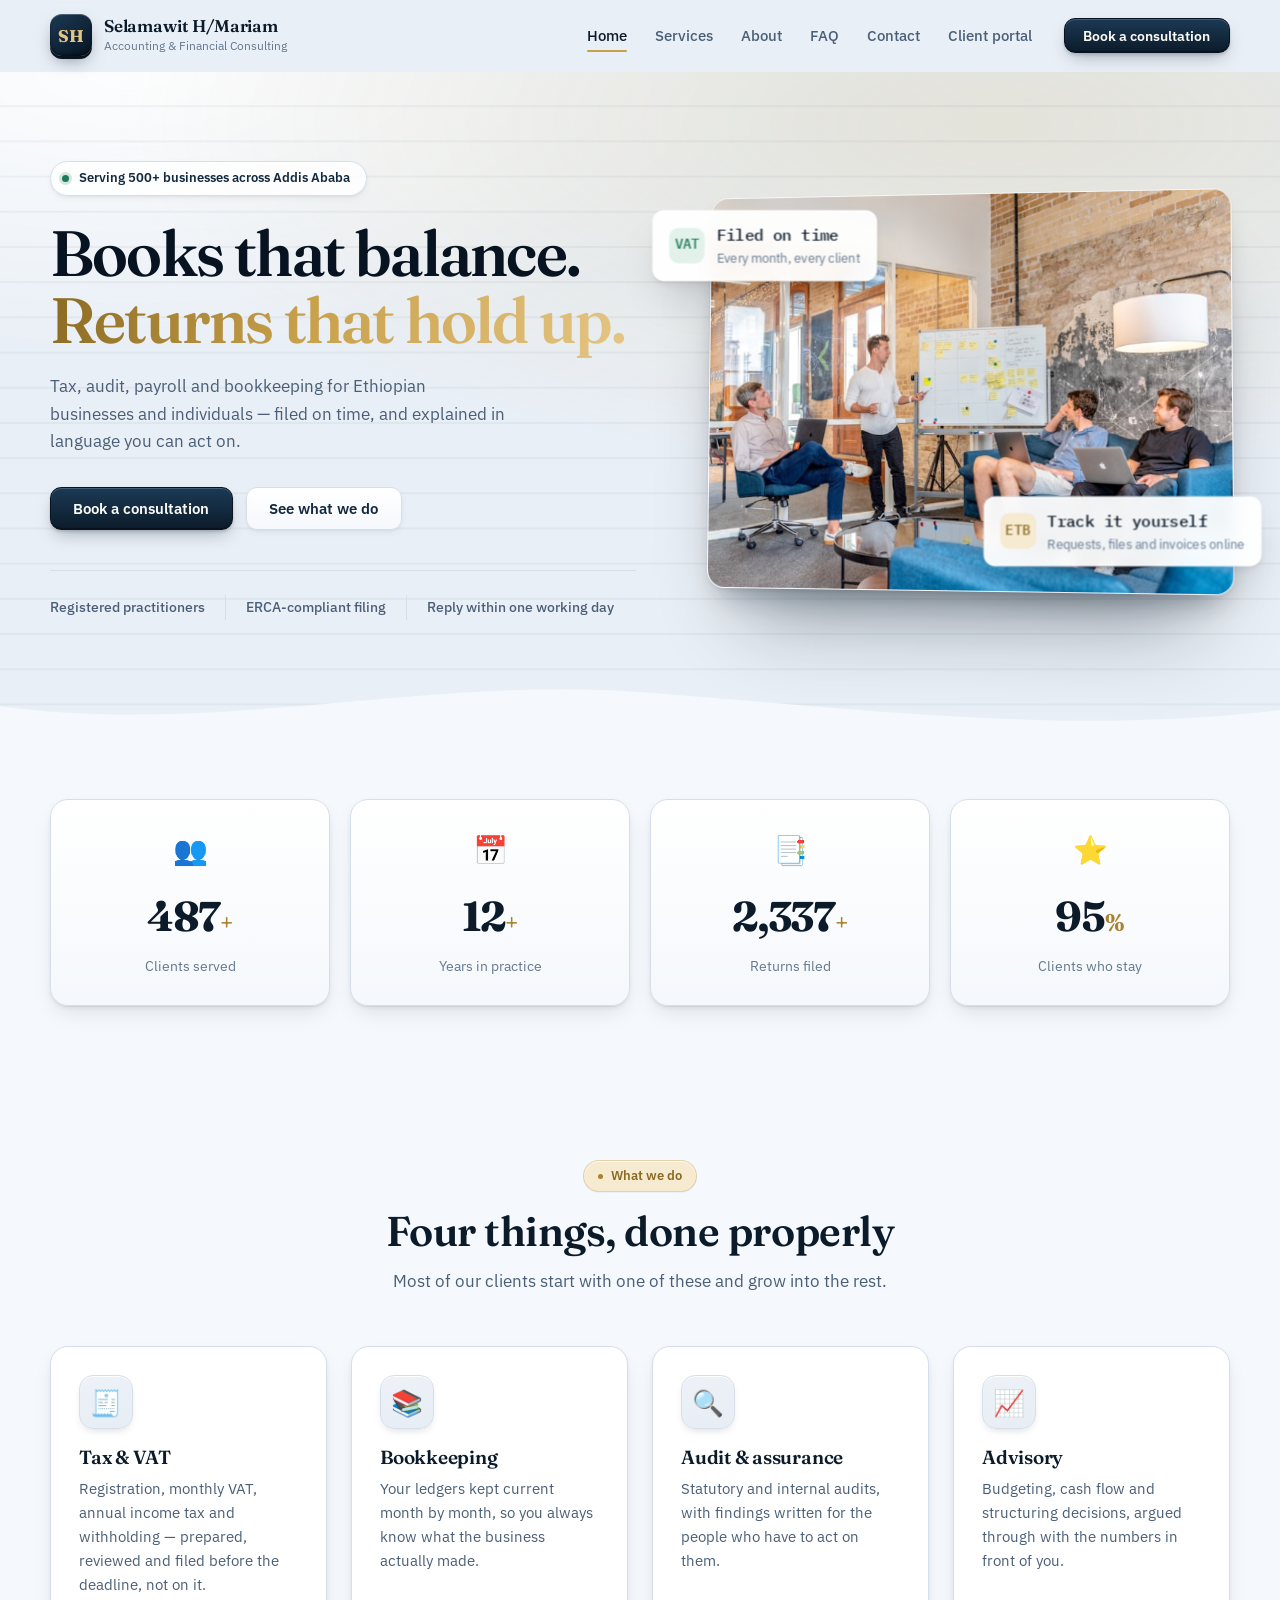
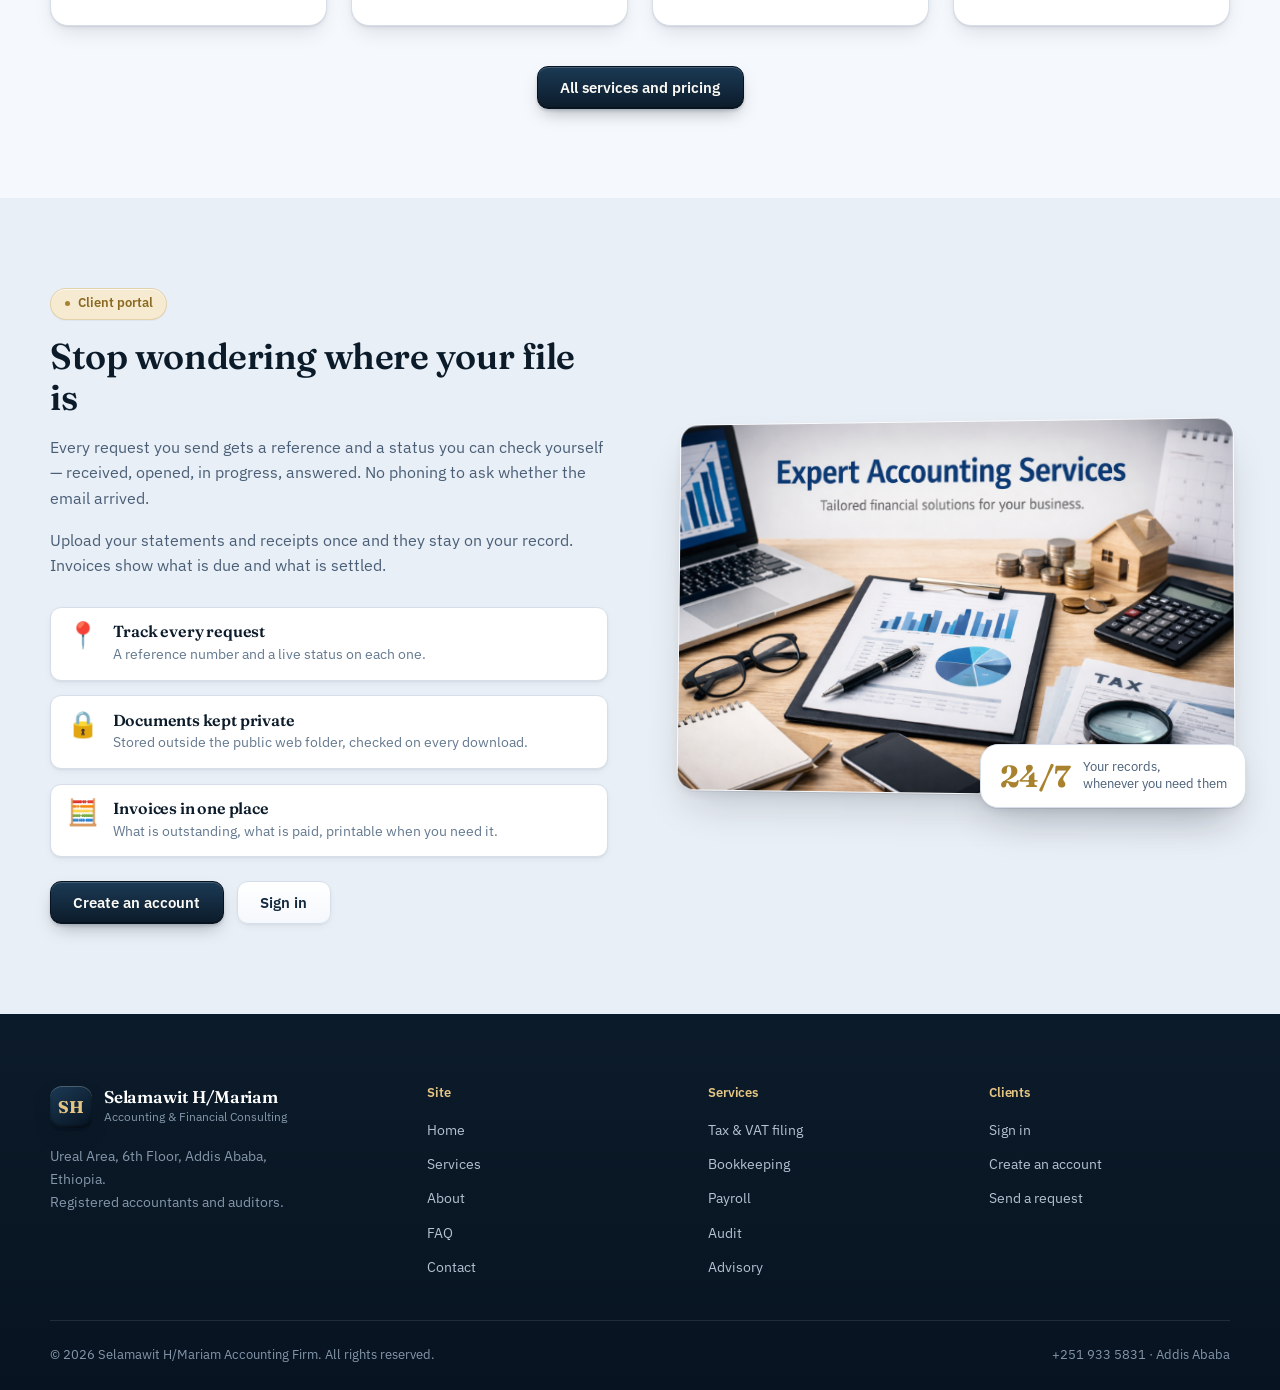
==== commit 98ed8cae: "design: rebuild the frontend as 'Ledger Depth' Complete visual system built around the practice's ow" ====
--- a/index.html
+++ b/index.html
@@ -3,10 +3,17 @@
 <head>
     <meta charset="UTF-8">
     <meta name="viewport" content="width=device-width, initial-scale=1.0">
-    <title>Selamawit H/Mariam | Accounting & Financial Consulting</title>
+    <title>Selamawit H/Mariam | Accounting &amp; Financial Consulting, Addis Ababa</title>
+    <meta name="description" content="Tax, audit, bookkeeping and advisory for Ethiopian businesses and individuals. Clear figures, filed on time, explained in plain language.">
+    <link rel="preconnect" href="https://fonts.googleapis.com">
+    <link rel="preconnect" href="https://fonts.gstatic.com" crossorigin>
+    <link rel="stylesheet" href="https://fonts.googleapis.com/css2?family=Fraunces:opsz,wght@9..144,400;9..144,600;9..144,700&family=IBM+Plex+Sans:wght@400;500;600&family=IBM+Plex+Mono:wght@400;500&display=swap">
     <link rel="stylesheet" href="style.css">
+    <link rel="icon" href="data:image/svg+xml,<svg xmlns='http://www.w3.org/2000/svg' viewBox='0 0 32 32'><rect width='32' height='32' rx='7' fill='%230C1B2A'/><text x='16' y='22' font-family='Georgia' font-size='15' fill='%23C8A04A' text-anchor='middle'>S</text></svg>">
 </head>
 <body>
+    <a class="skip-link" href="#main">Skip to content</a>
+
     <!-- HEADER -->
     <header class="header" id="header">
         <div class="header-container">
@@ -14,11 +21,11 @@
                 <div class="logo-box">SH</div>
                 <div class="logo-text">
                     <h1>Selamawit H/Mariam</h1>
-                    <p>Accounting & Financial Consulting</p>
+                    <p>Accounting &amp; Financial Consulting</p>
                 </div>
             </a>
 
-            <button class="menu-toggle" id="menuToggle" aria-label="Toggle Menu">
+            <button class="menu-toggle" id="menuToggle" aria-label="Toggle menu" aria-expanded="false" aria-controls="navMenu">
                 <span class="hamburger"></span>
             </button>
 
@@ -29,119 +36,213 @@
                     <li><a href="about.html" class="nav-link">About</a></li>
                     <li><a href="faq.html" class="nav-link">FAQ</a></li>
                     <li><a href="contact.html" class="nav-link">Contact</a></li>
+                    <li><a href="login.php" class="nav-link">Client portal</a></li>
                 </ul>
-                <a href="contact.html" class="btn btn-primary nav-cta">Get Started</a>
+                <a href="contact.html" class="btn btn-primary nav-cta">Book a consultation</a>
             </nav>
         </div>
     </header>
 
-    <!-- MAIN: HOME -->
-    <main>
-        <!-- Hero -->
-            <section class="hero-section">
-                <div class="container">
-                    <div class="hero-content">
+    <main id="main">
+        <!-- HERO -->
+        <section class="hero-section">
+            <div class="container">
+                <div class="hero-content">
                     <div class="hero-badge">
-                            <span class="badge-dot"></span>
-                            Trusted by 500+ Clients
-                        </div>
+                        <span class="badge-dot"></span>
+                        Serving 500+ businesses across Addis Ababa
+                    </div>
+
                     <h2 class="hero-title">
-                            Professional Accounting,<br>
-                    <span class="gradient-text" data-text="Auditing & Financial Advisory">Auditing & Financial Advisory</span>
-                        </h2>
+                        Books that balance.<br>
+                        <span class="gradient-text">Returns that hold up.</span>
+                    </h2>
+
                     <p class="hero-text">
-                            Transparent and reliable financial services for businesses and individuals.
-                            We specialize in tax, audit, bookkeeping, and financial advisory services.
-                        </p>
+                        Tax, audit, payroll and bookkeeping for Ethiopian businesses and
+                        individuals — filed on time, and explained in language you can act on.
+                    </p>
+
                     <div class="hero-buttons">
-                        <a href="contact.html" class="btn btn-primary">Book Consultation</a>
-                        <a href="services.html" class="btn btn-secondary">View Services</a>
-                    </div>
+                        <a href="contact.html" class="btn btn-primary">Book a consultation</a>
+                        <a href="services.html" class="btn btn-secondary">See what we do</a>
+                    </div>
+
                     <div class="hero-highlights">
-                        <span class="hero-highlight">140M+ ETB Tax Savings</span>
-                        <span class="hero-highlight">100% Compliance</span>
-                        <span class="hero-highlight">4.9/5 Rating</span>
-                    </div>
-                </div>
-                <div class="hero-visual">
-                    <img class="hero-img" src="images/hero.jpg" alt="Professional accounting and finance team at work">
-                </div>
-                </div>
-                <div class="hero-wave">
-                    <svg width="1440" height="120">
-                    <path d="M0,64 C480,150 960,-20 1440,64 L1440,120 L0,120 Z" fill="#B5B5FF"/>
-                    </svg>
-                </div>
-            </section>
-
-        <!-- Stats -->
-            <section class="stats-section">
-                <div class="container">
-                    <div class="stats-grid">
+                        <span class="hero-highlight">Registered practitioners</span>
+                        <span class="hero-highlight">ERCA-compliant filing</span>
+                        <span class="hero-highlight">Reply within one working day</span>
+                    </div>
+                </div>
+
+                <!-- The 3D composition: a photograph held in perspective with two
+                     figure plates floating in front of it. The tilt follows the
+                     pointer, so the depth is something you can feel rather than
+                     just a shadow someone drew. -->
+                <div class="hero-visual" data-tilt>
+                    <img src="images/hero.jpg" class="hero-img"
+                         alt="Accountants reviewing financial statements together" width="720" height="520">
+
+                    <div class="hero-plate hero-plate--tl">
+                        <span class="hero-plate__key">VAT</span>
+                        <span>
+                            <span class="hero-plate__val">Filed on time</span>
+                            <span class="hero-plate__lbl">Every month, every client</span>
+                        </span>
+                    </div>
+
+                    <div class="hero-plate hero-plate--br">
+                        <span class="hero-plate__key">ETB</span>
+                        <span>
+                            <span class="hero-plate__val">Track it yourself</span>
+                            <span class="hero-plate__lbl">Requests, files and invoices online</span>
+                        </span>
+                    </div>
+                </div>
+            </div>
+
+            <div class="hero-wave">
+                <svg viewBox="0 0 1440 70" preserveAspectRatio="none" aria-hidden="true">
+                    <path d="M0,40 C240,70 480,10 720,26 C960,42 1200,70 1440,44 L1440,70 L0,70 Z"></path>
+                </svg>
+            </div>
+        </section>
+
+        <!-- STATS -->
+        <section class="stats-section">
+            <div class="container">
+                <div class="stats-grid">
                     <div class="stat-item">
-                            <div class="stat-icon">👥</div>
-                            <span class="stat-number" data-target="500">0</span>
-                            <span class="stat-suffix">+</span>
-                            <p class="stat-label">Happy Clients</p>
-                        </div>
+                        <div class="stat-icon">👥</div>
+                        <div><span class="stat-number" data-target="500">0</span><span class="stat-suffix">+</span></div>
+                        <p class="stat-label">Clients served</p>
+                    </div>
                     <div class="stat-item">
-                            <div class="stat-icon">📋</div>
-                            <span class="stat-number" data-target="15">0</span>
-                            <span class="stat-suffix">+</span>
-                            <p class="stat-label">Years Experience</p>
-                        </div>
+                        <div class="stat-icon">📅</div>
+                        <div><span class="stat-number" data-target="12">0</span><span class="stat-suffix">+</span></div>
+                        <p class="stat-label">Years in practice</p>
+                    </div>
                     <div class="stat-item">
-                            <div class="stat-icon">🏆</div>
-                            <span class="stat-number" data-target="1200">0</span>
-                            <span class="stat-suffix">+</span>
-                            <p class="stat-label">Projects Completed</p>
-                        </div>
+                        <div class="stat-icon">📑</div>
+                        <div><span class="stat-number" data-target="2400">0</span><span class="stat-suffix">+</span></div>
+                        <p class="stat-label">Returns filed</p>
+                    </div>
                     <div class="stat-item">
-                            <div class="stat-icon">⭐</div>
-                            <span class="stat-number" data-target="98">0</span>
-                            <span class="stat-suffix">%</span>
-                            <p class="stat-label">Success Rate</p>
-                        </div>
-                    </div>
-                </div>
-            </section>
-
-            <!-- Services Preview -->
-            <section class="services-preview">
-                <div class="container">
+                        <div class="stat-icon">⭐</div>
+                        <div><span class="stat-number" data-target="98">0</span><span class="stat-suffix">%</span></div>
+                        <p class="stat-label">Clients who stay</p>
+                    </div>
+                </div>
+            </div>
+        </section>
+
+        <!-- SERVICES PREVIEW -->
+        <section class="services-preview">
+            <div class="container">
                 <div class="section-header">
-                        <span class="section-badge">Our Services</span>
-                        <h2 class="section-title">Comprehensive Financial Solutions</h2>
-                        <p class="section-subtitle">Expert accounting services tailored to your needs</p>
-                    </div>
-                    <div class="services-preview-grid">
-                    <div class="service-preview-card">
-                            <div class="service-icon-wrapper">
-                                <span class="service-icon">📊</span>
+                    <span class="section-badge">What we do</span>
+                    <h2 class="section-title">Four things, done properly</h2>
+                    <p class="section-subtitle">
+                        Most of our clients start with one of these and grow into the rest.
+                    </p>
+                </div>
+
+                <div class="services-preview-grid">
+                    <article class="service-preview-card">
+                        <div class="service-icon-wrapper"><span class="service-icon">🧾</span></div>
+                        <h3>Tax &amp; VAT</h3>
+                        <p>Registration, monthly VAT, annual income tax and withholding — prepared,
+                           reviewed and filed before the deadline, not on it.</p>
+                    </article>
+
+                    <article class="service-preview-card">
+                        <div class="service-icon-wrapper"><span class="service-icon">📚</span></div>
+                        <h3>Bookkeeping</h3>
+                        <p>Your ledgers kept current month by month, so you always know what
+                           the business actually made.</p>
+                    </article>
+
+                    <article class="service-preview-card">
+                        <div class="service-icon-wrapper"><span class="service-icon">🔍</span></div>
+                        <h3>Audit &amp; assurance</h3>
+                        <p>Statutory and internal audits, with findings written for the people
+                           who have to act on them.</p>
+                    </article>
+
+                    <article class="service-preview-card">
+                        <div class="service-icon-wrapper"><span class="service-icon">📈</span></div>
+                        <h3>Advisory</h3>
+                        <p>Budgeting, cash flow and structuring decisions, argued through with
+                           the numbers in front of you.</p>
+                    </article>
+                </div>
+
+                <div class="section-cta">
+                    <a href="services.html" class="btn btn-primary">All services and pricing</a>
+                </div>
+            </div>
+        </section>
+
+        <!-- PORTAL -->
+        <section class="page-section">
+            <div class="container">
+                <div class="about-content">
+                    <div class="about-text">
+                        <span class="section-badge">Client portal</span>
+                        <h2>Stop wondering where your file is</h2>
+                        <div class="about-main">
+                            <p>
+                                Every request you send gets a reference and a status you can
+                                check yourself — received, opened, in progress, answered. No
+                                phoning to ask whether the email arrived.
+                            </p>
+                            <p>
+                                Upload your statements and receipts once and they stay on your
+                                record. Invoices show what is due and what is settled.
+                            </p>
+                        </div>
+
+                        <div class="about-highlights">
+                            <div class="highlight-item">
+                                <span class="highlight-icon">📍</span>
+                                <div>
+                                    <h4>Track every request</h4>
+                                    <p>A reference number and a live status on each one.</p>
+                                </div>
                             </div>
-                            <h3>Tax Filing & Compliance</h3>
-                            <p>Professional tax preparation and strategic planning to maximize your returns.</p>
-                        </div>
-                    <div class="service-preview-card">
-                            <div class="service-icon-wrapper">
-                                <span class="service-icon">📚</span>
+                            <div class="highlight-item">
+                                <span class="highlight-icon">🔒</span>
+                                <div>
+                                    <h4>Documents kept private</h4>
+                                    <p>Stored outside the public web folder, checked on every download.</p>
+                                </div>
                             </div>
-                            <h3>Bookkeeping</h3>
-                            <p>Accurate financial record-keeping and monthly reconciliation services.</p>
-                        </div>
-                    <div class="service-preview-card">
-                            <div class="service-icon-wrapper">
-                                <span class="service-icon">💼</span>
+                            <div class="highlight-item">
+                                <span class="highlight-icon">🧮</span>
+                                <div>
+                                    <h4>Invoices in one place</h4>
+                                    <p>What is outstanding, what is paid, printable when you need it.</p>
+                                </div>
                             </div>
-                            <h3>Financial Advisory</h3>
-                            <p>Strategic guidance for business growth and financial optimization.</p>
-                        </div>
-                    </div>
-                <div class="section-cta">
-                    <a href="services.html" class="btn btn-primary">View All Services</a>
-                    </div>
-                </div>
-            </section>
+                        </div>
+
+                        <div class="hero-buttons mt-2">
+                            <a href="register.php" class="btn btn-primary">Create an account</a>
+                            <a href="login.php" class="btn btn-secondary">Sign in</a>
+                        </div>
+                    </div>
+
+                    <div class="about-image">
+                        <img src="images/services.png" class="about-img"
+                             alt="The client portal showing request tracking and invoices" width="640" height="480">
+                        <div class="about-badge">
+                            <span class="about-badge-number">24/7</span>
+                            <span class="about-badge-text">Your records,<br>whenever you need them</span>
+                        </div>
+                    </div>
+                </div>
+            </div>
+        </section>
     </main>
 
     <!-- FOOTER -->
@@ -153,13 +254,17 @@
                         <div class="logo-box">SH</div>
                         <div class="logo-text">
                             <h1>Selamawit H/Mariam</h1>
-                            <p>Accounting & Financial Consulting</p>
-                        </div>
-                    </div>
-                    <p class="footer-description">Your trusted partner for professional accounting and financial services.</p>
-                </div>
+                            <p>Accounting &amp; Financial Consulting</p>
+                        </div>
+                    </div>
+                    <p class="footer-description">
+                        Ureal Area, 6th Floor, Addis Ababa, Ethiopia.<br>
+                        Registered accountants and auditors.
+                    </p>
+                </div>
+
                 <div class="footer-links">
-                    <h4>Quick Links</h4>
+                    <h4>Site</h4>
                     <ul>
                         <li><a href="index.html">Home</a></li>
                         <li><a href="services.html">Services</a></li>
@@ -168,29 +273,37 @@
                         <li><a href="contact.html">Contact</a></li>
                     </ul>
                 </div>
+
                 <div class="footer-links">
                     <h4>Services</h4>
                     <ul>
-                        <li><a href="services.html">Tax Filing</a></li>
+                        <li><a href="services.html">Tax &amp; VAT filing</a></li>
                         <li><a href="services.html">Bookkeeping</a></li>
                         <li><a href="services.html">Payroll</a></li>
+                        <li><a href="services.html">Audit</a></li>
                         <li><a href="services.html">Advisory</a></li>
                     </ul>
                 </div>
-            </div>
+
+                <div class="footer-links">
+                    <h4>Clients</h4>
+                    <ul>
+                        <li><a href="login.php">Sign in</a></li>
+                        <li><a href="register.php">Create an account</a></li>
+                        <li><a href="contact.html">Send a request</a></li>
+                    </ul>
+                </div>
+            </div>
+
             <div class="footer-bottom">
-                <p>&copy; <span id="currentYear">2025</span> Selamawit H/Mariam Accounting Firm. All rights reserved.</p>
+                <p>&copy; <span id="currentYear">2026</span> Selamawit H/Mariam Accounting Firm. All rights reserved.</p>
+                <p>+251 933 5831 · Addis Ababa</p>
             </div>
         </div>
     </footer>
 
-    <!-- Scroll to Top -->
-    <button class="scroll-top" id="scrollTop" aria-label="Scroll to top">
-        <svg width="24" height="24" fill="none" stroke="currentColor" stroke-width="2">
-            <path d="M18 15l-6-6-6 6"/>
-        </svg>
-    </button>
-
-    <script src="script.js"></script>
+    <button class="scroll-top" id="scrollTop" aria-label="Back to top">↑</button>
+
+    <script src="script.js" defer></script>
 </body>
 </html>
--- a/style.css
+++ b/style.css
@@ -1,1620 +1,2147 @@
-/* ============================================
-   Selamawit H/Mariam - Accounting Firm
-   UI Guidelines: Simplicity, Consistency, Contrast,
-   Whitespace, Readability (Dribbble-inspired)
-   ============================================ */
-
-/* ========== 1. CSS VARIABLES & GLOBAL RESET ========== */
+/* =========================================================
+   Selamawit H/Mariam — Accounting & Financial Consulting
+   Design system: "Ledger Depth"
+   ---------------------------------------------------------
+   The visual language comes from the objects this practice
+   actually handles: ruled ledger sheets, stamped seals,
+   bound files, and columns of figures that must line up.
+
+   Depth is built from four stacked cues rather than one
+   blurred drop shadow — a lit top edge, a contact shadow, a
+   diffuse ambient shadow, and a darker bottom rule. That is
+   what reads as a physical object instead of a floating box.
+
+   Type    Fraunces (display) / IBM Plex Sans (interface)
+           IBM Plex Mono for money, so digits align in columns
+   Accent  Brass — the colour of a seal on a filed return
+   ========================================================= */
+
+/* ---------- 1. Tokens ---------- */
 :root {
-    /* One main color (blue) + shades - Simplicity */
-    --primary: #1e3a8a;
-    --primary-light: #3b82f6;
-    --primary-dark: #1e2a5a;
-    --primary-tint: rgba(30, 58, 138, 0.08);
-    /* Lighter backgrounds - not strong colors */
-    --background: #B5B5FF;
-    --background-light: #e8eef7;
-    --white: #ffffff;
-    --black: #111827;
-    --gray-100: #f3f4f6;
-    --gray-200: #e5e7eb;
-    --gray-500: #6b7280;
-    --gray-600: #4b5563;
-    --gray-700: #374151;
-    --success: #10b981;
-    --error: #ef4444;
-    --shadow: 0 2px 8px rgba(0, 0, 0, 0.06);
-    --shadow-lg: 0 8px 24px rgba(0, 0, 0, 0.08);
-    --radius: 10px;
-    --radius-lg: 16px;
-    --transition: 0.2s ease;
-    /* Consistency: shared spacing */
-    --section-padding: 5rem 0;
-    --section-gap: 3.5rem;
-}
-
-/* GLOBAL RESET */
-* { margin: 0; padding: 0; box-sizing: border-box; }
-
-/* HTML BASE STYLES */
-html { scroll-behavior: smooth; }
-
-/* BODY STYLES */
+    /* Ink: the darks. Navy rather than grey — grey reads as a
+       wireframe, navy reads as bound stationery. */
+    --ink-900: #071320;
+    --ink-800: #0C1B2A;
+    --ink-700: #12293E;
+    --ink-600: #1B3A55;
+    --ink-500: #2C5375;
+
+    /* Slate: mid-tones for secondary text and hairlines */
+    --slate-600: #4A5F77;
+    --slate-500: #64798F;
+    --slate-400: #8497AB;
+    --slate-300: #B4C2D1;
+    --slate-200: #D6DFE9;
+    --slate-100: #E7EDF4;
+
+    /* Surfaces */
+    --paper:     #E9EFF6;
+    --surface:   #FFFFFF;
+    --surface-2: #F5F8FC;
+    --surface-3: #EDF2F8;
+
+    /* Brass — one accent, used only where attention is earned */
+    --brass-700: #8A6A22;
+    --brass-600: #A8822F;
+    --brass:     #C8A04A;
+    --brass-300: #E4C583;
+    --brass-100: #F6EAD0;
+
+    /* Ledger semantics. In a ledger, colour means something:
+       black is settled, red is owed. These follow that. */
+    --credit:      #1F7A5A;
+    --credit-soft: #E2F2EB;
+    --debit:       #B3402F;
+    --debit-soft:  #FBE7E3;
+    --pending:     #B07615;
+    --pending-soft:#FBF0DC;
+    --info:        #2C5375;
+    --info-soft:   #E4EDF6;
+
+    /* Depth ramp. Each level adds a lit edge + contact + ambient. */
+    --lift-0: inset 0 1px 0 rgba(255,255,255,.75),
+              0 1px 1px rgba(7,19,32,.04);
+    --lift-1: inset 0 1px 0 rgba(255,255,255,.8),
+              0 1px 2px rgba(7,19,32,.05),
+              0 3px 8px -2px rgba(7,19,32,.07);
+    --lift-2: inset 0 1px 0 rgba(255,255,255,.85),
+              0 2px 4px rgba(7,19,32,.05),
+              0 10px 22px -6px rgba(7,19,32,.12),
+              0 1px 0 rgba(7,19,32,.06);
+    --lift-3: inset 0 1px 0 rgba(255,255,255,.9),
+              0 4px 8px rgba(7,19,32,.06),
+              0 22px 44px -12px rgba(7,19,32,.20),
+              0 1px 0 rgba(7,19,32,.08);
+    --lift-4: 0 8px 16px rgba(7,19,32,.08),
+              0 40px 80px -20px rgba(7,19,32,.30);
+    /* Pressed: the inverse, for active buttons and toggles */
+    --press:  inset 0 2px 4px rgba(7,19,32,.22),
+              inset 0 -1px 0 rgba(255,255,255,.12);
+
+    --radius-sm: 6px;
+    --radius:    11px;
+    --radius-lg: 18px;
+    --radius-xl: 26px;
+
+    --ease: cubic-bezier(.2, .7, .3, 1);
+    --quick: 140ms var(--ease);
+    --slow: 420ms var(--ease);
+
+    --rail-w: 252px;
+    --measure: 68ch;
+
+    --font-display: "Fraunces", Georgia, "Times New Roman", serif;
+    --font-ui: "IBM Plex Sans", -apple-system, BlinkMacSystemFont, "Segoe UI", Roboto, sans-serif;
+    --font-mono: "IBM Plex Mono", ui-monospace, "SFMono-Regular", Menlo, monospace;
+}
+
+/* ---------- 2. Reset & base ---------- */
+*, *::before, *::after { box-sizing: border-box; }
+* { margin: 0; padding: 0; }
+
+html {
+    scroll-behavior: smooth;
+    -webkit-text-size-adjust: 100%;
+}
+
 body {
-    font-family: -apple-system, BlinkMacSystemFont, 'Segoe UI', Roboto, Oxygen, Ubuntu, Cantarell, 'Open Sans', 'Helvetica Neue', sans-serif;
+    font-family: var(--font-ui);
     font-size: 1rem;
-    background: var(--background);
-    color: var(--gray-700);
-    line-height: 1.65;
+    line-height: 1.6;
+    color: var(--ink-700);
+    background: var(--paper);
+    -webkit-font-smoothing: antialiased;
+    text-rendering: optimizeLegibility;
     overflow-x: hidden;
 }
 
-/* ========== 2. TYPOGRAPHY SYSTEM ========== */
-/* HEADINGS */
+img, svg, video { display: block; max-width: 100%; }
+img { height: auto; }
+
+a { color: var(--ink-600); text-decoration-thickness: 1px; text-underline-offset: 2px; }
+a:hover { color: var(--brass-700); }
+
+ul, ol { list-style: none; }
+
+/* Keyboard focus must always be obvious. Brass on any surface. */
+:where(a, button, input, select, textarea, label, [tabindex]):focus-visible {
+    outline: 2px solid var(--brass-600);
+    outline-offset: 2px;
+    border-radius: var(--radius-sm);
+}
+
+.skip-link {
+    position: absolute;
+    left: -9999px;
+    top: 0;
+    z-index: 999;
+    background: var(--ink-800);
+    color: var(--brass-300);
+    padding: .75rem 1.25rem;
+    border-radius: 0 0 var(--radius) 0;
+}
+.skip-link:focus { left: 0; }
+
+/* ---------- 3. Typography ---------- */
 h1, h2, h3, h4, h5, h6 {
-    font-family: Georgia, 'Times New Roman', Times, serif;
+    font-family: var(--font-display);
     font-weight: 600;
-    line-height: 1.2;
-}
-
-/* SECTION TITLES */
+    line-height: 1.15;
+    letter-spacing: -.012em;
+    color: var(--ink-800);
+    font-variation-settings: "SOFT" 0, "WONK" 0;
+}
+
+/* Figures line up in columns. This is the whole reason the mono
+   face is here — it is functional, not decorative. */
+.num, .money, td.num, th.num {
+    font-family: var(--font-mono);
+    font-variant-numeric: tabular-nums;
+    font-feature-settings: "tnum";
+    letter-spacing: -.02em;
+}
+
+.gradient-text {
+    /* A brass wash, applied once, on the single line of the page
+       that carries the promise. */
+    background: linear-gradient(104deg, var(--brass-700) 0%, var(--brass) 44%, var(--brass-300) 100%);
+    -webkit-background-clip: text;
+    background-clip: text;
+    -webkit-text-fill-color: transparent;
+    color: var(--brass-600);
+}
+
 .section-title {
-    font-size: clamp(1.75rem, 4vw, 2.5rem);
-    color: var(--primary-dark);
+    font-size: clamp(1.7rem, 1.1rem + 2.4vw, 2.6rem);
+    color: var(--ink-800);
+    margin-bottom: .75rem;
+}
+
+.section-subtitle {
+    font-size: 1.0625rem;
+    color: var(--slate-600);
+    max-width: 58ch;
+    margin-inline: auto;
+}
+
+/* ---------- 4. Layout ---------- */
+.container {
+    width: min(100% - 2.5rem, 1180px);
+    margin-inline: auto;
+}
+
+.page-section { padding: clamp(3.5rem, 7vw, 6rem) 0; }
+
+.section-header {
+    text-align: center;
+    margin-bottom: clamp(2.25rem, 4vw, 3.5rem);
+}
+
+/* The eyebrow is a ruled tab, like the label on a file divider —
+   it names the section rather than just floating above it. */
+.section-badge {
+    display: inline-flex;
+    align-items: center;
+    gap: .5rem;
+    font-family: var(--font-ui);
+    font-size: .8125rem;
+    font-weight: 600;
+    color: var(--brass-700);
+    background: var(--brass-100);
+    border: 1px solid rgba(168,130,47,.24);
+    padding: .3rem .85rem;
+    border-radius: 999px;
     margin-bottom: 1rem;
-}
-
-/* GRADIENT TEXT EFFECT */
-.gradient-text {
-    background: linear-gradient(135deg, var(--primary), var(--primary-light));
-    -webkit-background-clip: text;
-    -webkit-text-fill-color: transparent;
-    background-clip: text;
-}
-
-/* ========== 3. LAYOUT SYSTEM ========== */
-/* MAIN CONTAINER */
-.container {
-    width: 90%;
-    max-width: 1200px;
-    margin: 0 auto;
-    padding: 0 1rem;
-}
-
-/* PAGE SECTIONS */
-.page-section {
-    padding: var(--section-padding);
-    min-height: 60vh;
-}
-
-/* ========== 4. BUTTON SYSTEM ========== */
-/* BASE BUTTON STYLES */
+    box-shadow: var(--lift-0);
+}
+.section-badge::before {
+    content: "";
+    width: 5px; height: 5px;
+    border-radius: 50%;
+    background: var(--brass-600);
+}
+
+.section-cta { text-align: center; margin-top: 2.5rem; }
+
+/* ---------- 5. Buttons ---------- */
+/* Buttons are physical: lit top edge, body, and a darker base rule
+   that compresses when pressed. */
 .btn {
     display: inline-flex;
     align-items: center;
     justify-content: center;
-    gap: 0.5rem;
-    padding: 0.75rem 1.5rem;
-    font-size: 1rem;
+    gap: .55rem;
+    font-family: var(--font-ui);
+    font-size: .9375rem;
     font-weight: 600;
-    font-family: inherit;
-    border: none;
+    line-height: 1;
+    padding: .8rem 1.4rem;
+    border: 1px solid transparent;
     border-radius: var(--radius);
     cursor: pointer;
-    transition: var(--transition);
     text-decoration: none;
-}
-
-/* PRIMARY BUTTON */
+    white-space: nowrap;
+    transition: transform var(--quick), box-shadow var(--quick), background var(--quick), color var(--quick);
+    will-change: transform;
+}
+
 .btn-primary {
-    background: linear-gradient(135deg, var(--primary), var(--primary-light));
-    color: var(--white);
-    box-shadow: var(--shadow);
-}
-
+    background: linear-gradient(180deg, var(--ink-600) 0%, var(--ink-800) 100%);
+    color: #FDFBF6;
+    border-color: var(--ink-900);
+    box-shadow:
+        inset 0 1px 0 rgba(255,255,255,.18),
+        inset 0 -1px 0 rgba(0,0,0,.35),
+        0 2px 3px rgba(7,19,32,.14),
+        0 8px 18px -6px rgba(7,19,32,.34);
+}
 .btn-primary:hover {
+    transform: translateY(-1.5px);
+    color: #fff;
+    box-shadow:
+        inset 0 1px 0 rgba(255,255,255,.24),
+        inset 0 -1px 0 rgba(0,0,0,.35),
+        0 4px 6px rgba(7,19,32,.16),
+        0 16px 28px -8px rgba(7,19,32,.40);
+}
+.btn-primary:active { transform: translateY(1px); box-shadow: var(--press); }
+
+.btn-brass {
+    background: linear-gradient(180deg, var(--brass-300) 0%, var(--brass) 55%, var(--brass-600) 100%);
+    color: var(--ink-900);
+    border-color: var(--brass-700);
+    box-shadow:
+        inset 0 1px 0 rgba(255,255,255,.55),
+        inset 0 -1px 0 rgba(90,68,14,.4),
+        0 2px 3px rgba(90,68,14,.2),
+        0 10px 20px -8px rgba(138,106,34,.5);
+}
+.btn-brass:hover { transform: translateY(-1.5px); color: var(--ink-900); }
+.btn-brass:active { transform: translateY(1px); box-shadow: var(--press); }
+
+.btn-secondary,
+.btn-outline {
+    background: linear-gradient(180deg, #fff 0%, var(--surface-2) 100%);
+    color: var(--ink-700);
+    border-color: var(--slate-200);
+    box-shadow: var(--lift-1);
+}
+.btn-secondary:hover,
+.btn-outline:hover {
+    transform: translateY(-1.5px);
+    color: var(--ink-800);
+    border-color: var(--slate-300);
+    box-shadow: var(--lift-2);
+}
+.btn-secondary:active,
+.btn-outline:active { transform: translateY(1px); box-shadow: var(--press); }
+
+.btn-success {
+    background: linear-gradient(180deg, #2A9A72 0%, var(--credit) 100%);
+    color: #fff;
+    border-color: #17624A;
+    box-shadow: inset 0 1px 0 rgba(255,255,255,.25), 0 8px 18px -8px rgba(31,122,90,.6);
+}
+.btn-success:hover { transform: translateY(-1.5px); color: #fff; }
+
+.btn-danger {
+    background: linear-gradient(180deg, #C85543 0%, var(--debit) 100%);
+    color: #fff;
+    border-color: #8E3123;
+    box-shadow: inset 0 1px 0 rgba(255,255,255,.22), 0 8px 18px -8px rgba(179,64,47,.55);
+}
+.btn-danger:hover { transform: translateY(-1.5px); color: #fff; }
+
+.btn-ghost {
+    background: transparent;
+    color: var(--slate-600);
+    border-color: transparent;
+    padding: .5rem .7rem;
+}
+.btn-ghost:hover { background: var(--surface-3); color: var(--ink-700); }
+
+.btn-sm { padding: .5rem .85rem; font-size: .8125rem; border-radius: var(--radius-sm); }
+.btn-full { width: 100%; }
+.btn:disabled, .btn[aria-disabled="true"] { opacity: .5; cursor: not-allowed; transform: none; }
+
+/* ---------- 6. Forms ---------- */
+.form-group { display: flex; flex-direction: column; gap: .4rem; margin-bottom: 1.1rem; }
+
+.form-group label,
+.field label {
+    font-size: .8125rem;
+    font-weight: 600;
+    color: var(--ink-700);
+    letter-spacing: .005em;
+}
+
+.form-group input,
+.form-group select,
+.form-group textarea,
+.field input,
+.field select,
+.field textarea,
+.form-control,
+.input {
+    width: 100%;
+    font-family: var(--font-ui);
+    font-size: .9375rem;
+    color: var(--ink-800);
+    background: var(--surface);
+    border: 1px solid var(--slate-200);
+    border-radius: var(--radius);
+    padding: .7rem .9rem;
+    /* Recessed rather than flat — an input is a slot you type into. */
+    box-shadow: inset 0 2px 4px rgba(7,19,32,.05), inset 0 0 0 1px rgba(255,255,255,.6);
+    transition: border-color var(--quick), box-shadow var(--quick);
+}
+
+.form-group textarea, .field textarea { resize: vertical; min-height: 7rem; line-height: 1.6; }
+
+.form-group input:focus,
+.form-group select:focus,
+.form-group textarea:focus,
+.field input:focus,
+.field select:focus,
+.field textarea:focus,
+.form-control:focus,
+.input:focus {
+    outline: none;
+    border-color: var(--brass-600);
+    box-shadow:
+        inset 0 2px 4px rgba(7,19,32,.04),
+        0 0 0 3px rgba(200,160,74,.22);
+}
+
+.form-group input::placeholder,
+.form-group textarea::placeholder { color: var(--slate-400); }
+
+.form-group input[aria-invalid="true"],
+.form-group textarea[aria-invalid="true"],
+.form-group input.is-error,
+.form-group textarea.is-error {
+    border-color: var(--debit);
+    box-shadow: 0 0 0 3px rgba(179,64,47,.15);
+}
+
+.form-row { display: grid; grid-template-columns: 1fr 1fr; gap: 1rem; }
+
+.error-message {
+    font-size: .8125rem;
+    color: var(--debit);
+    min-height: 1.1em;
+}
+
+.field-hint { font-size: .8125rem; color: var(--slate-500); }
+
+.form-message { margin-top: 1rem; }
+
+/* Native select needs its own arrow once the default chrome is styled off. */
+select.form-control,
+.form-group select,
+.field select {
+    appearance: none;
+    background-image: url("data:image/svg+xml,%3Csvg xmlns='http://www.w3.org/2000/svg' width='12' height='8' viewBox='0 0 12 8'%3E%3Cpath d='M1 1l5 5 5-5' fill='none' stroke='%2364798F' stroke-width='1.8' stroke-linecap='round'/%3E%3C/svg%3E");
+    background-repeat: no-repeat;
+    background-position: right .9rem center;
+    padding-right: 2.4rem;
+}
+
+/* ---------- 7. Public header ---------- */
+.header {
+    position: sticky;
+    top: 0;
+    z-index: 80;
+    background: rgba(233,239,246,.72);
+    backdrop-filter: blur(14px) saturate(140%);
+    -webkit-backdrop-filter: blur(14px) saturate(140%);
+    border-bottom: 1px solid transparent;
+    transition: background var(--quick), border-color var(--quick), box-shadow var(--quick);
+}
+.header.scrolled {
+    background: rgba(255,255,255,.88);
+    border-bottom-color: var(--slate-200);
+    box-shadow: 0 1px 0 rgba(255,255,255,.9), 0 8px 24px -12px rgba(7,19,32,.28);
+}
+
+.header-container {
+    width: min(100% - 2.5rem, 1180px);
+    margin-inline: auto;
+    display: flex;
+    align-items: center;
+    justify-content: space-between;
+    gap: 1.5rem;
+    padding: .9rem 0;
+}
+
+.logo { display: inline-flex; align-items: center; gap: .75rem; text-decoration: none; }
+
+/* The monogram is a real 3D block: a lit face plus an extruded
+   side. It is the one piece of chrome that carries the depth idea
+   into the header. */
+.logo-box, .mark {
+    position: relative;
+    width: 42px; height: 42px;
+    flex: 0 0 42px;
+    display: grid;
+    place-items: center;
+    font-family: var(--font-display);
+    font-weight: 700;
+    font-size: 1.0625rem;
+    color: var(--brass-300);
+    background: linear-gradient(145deg, var(--ink-600) 0%, var(--ink-900) 100%);
+    border-radius: 12px;
+    box-shadow:
+        inset 0 1px 0 rgba(255,255,255,.22),
+        inset 0 -2px 3px rgba(0,0,0,.45),
+        0 3px 0 var(--ink-900),
+        0 8px 18px -6px rgba(7,19,32,.55);
+    transition: transform var(--quick), box-shadow var(--quick);
+}
+.logo:hover .logo-box,
+.rail__brand:hover .mark,
+.gate__brand:hover .mark {
     transform: translateY(-2px);
-    box-shadow: var(--shadow-lg);
-}
-
-/* SECONDARY BUTTON */
-.btn-secondary {
-    background: rgba(255, 255, 255, 0.25);
-    color: var(--primary-dark);
-    border: 2px solid var(--primary);
-}
-
-.btn-secondary:hover {
-    background: var(--white);
-    transform: translateY(-2px);
-}
-
-/* OUTLINE BUTTON */
-.btn-outline {
-    background: transparent;
-    color: var(--primary);
-    border: 2px solid var(--primary);
-}
-
-.btn-outline:hover {
-    background: var(--primary);
-    color: var(--white);
-    transform: translateY(-2px);
-}
-
-/* SUCCESS BUTTON */
-.btn-success {
-    background: var(--success);
-    color: var(--white);
-}
-
-.btn-success:hover {
-    transform: translateY(-2px);
-    box-shadow: 0 8px 20px rgba(16, 185, 129, 0.3);
-}
-
-/* FULL WIDTH BUTTON */
-.btn-full { width: 100%; }
-
-/* ========== 5. HEADER & NAVIGATION ========== */
-/* MAIN HEADER */
-.header {
-    position: fixed;
-    top: 0; left: 0; right: 0;
-    z-index: 1000;
-    padding: 1rem 0;
-    transition: var(--transition);
-}
-
-.header.scrolled {
-    background: rgba(255, 255, 255, 0.95);
-    backdrop-filter: blur(10px);
-    box-shadow: var(--shadow);
-    padding: 0.75rem 0;
-}
-
-.header-container {
-    display: flex;
-    justify-content: space-between;
-    align-items: center;
-    max-width: 1200px;
-    margin: 0 auto;
-    padding: 0 1.5rem;
-}
-
-/* Logo: works as <a> in header, <div> in footer */
-.logo {
-    display: flex;
-    align-items: center;
-    gap: 0.75rem;
-}
-
-a.logo {
+    box-shadow:
+        inset 0 1px 0 rgba(255,255,255,.28),
+        inset 0 -2px 3px rgba(0,0,0,.45),
+        0 5px 0 var(--ink-900),
+        0 14px 26px -8px rgba(7,19,32,.6);
+}
+
+.mark__face--top {
+    font-family: var(--font-display);
+    font-weight: 700;
+    color: var(--brass-300);
+}
+.mark__face--side { display: none; }
+
+.logo-text h1 {
+    font-size: 1.0625rem;
+    line-height: 1.2;
+    color: var(--ink-800);
+    letter-spacing: -.01em;
+}
+.logo-text p { font-size: .75rem; color: var(--slate-500); }
+
+.navigation { display: flex; align-items: center; gap: 2rem; }
+.navigation ul { display: flex; gap: 1.75rem; }
+
+.nav-link {
+    position: relative;
+    font-size: .9375rem;
+    font-weight: 500;
+    color: var(--slate-600);
     text-decoration: none;
-    color: inherit;
-}
-
-.logo-box {
-    width: 48px;
-    height: 48px;
-    background: var(--primary);
-    color: var(--white);
-    font-weight: 700;
-    font-size: 1.25rem;
-    border-radius: var(--radius);
-    display: flex;
-    align-items: center;
-    justify-content: center;
-    box-shadow: var(--shadow);
-    transition: var(--transition);
-}
-
-/* Logo hover effect */
-.logo:hover .logo-box { transform: scale(1.05); }
-
-/* Logo text styling */
-.logo-text h1 {
-    font-size: 1.125rem;
-    font-family: -apple-system, BlinkMacSystemFont, 'Segoe UI', Roboto, sans-serif;
-    font-weight: 600;
-    color: var(--primary-dark);
-}
-
-.logo-text p { font-size: 0.75rem; color: var(--gray-500); }
-
-/* ========== 5.2 NAVIGATION STYLES ========== */
-/* Main navigation container */
-.navigation {
-    display: flex;
-    align-items: center;
-    gap: 2rem;
-}
-
-/* Navigation list */
-.navigation ul { display: flex; gap: 2rem; list-style: none; }
-
-/* Navigation links */
-.nav-link {
-    font-size: 0.94rem;
-    font-weight: 500;
-    color: var(--gray-700);
-    text-decoration: none;
-    padding: 0.5rem 0;
-    transition: var(--transition);
-    position: relative;
-}
-
-/* Navigation underline effect */
+    padding: .35rem 0;
+    transition: color var(--quick);
+}
 .nav-link::after {
-    content: '';
+    content: "";
     position: absolute;
-    bottom: 0; left: 0;
-    width: 0;
-    height: 2px;
-    background: var(--primary);
-    transition: var(--transition);
-}
-
-/* Navigation hover and active states */
-.nav-link:hover, .nav-link.active { color: var(--primary); }
+    left: 0; bottom: -2px;
+    width: 0; height: 2px;
+    background: var(--brass);
+    border-radius: 2px;
+    transition: width var(--quick);
+}
+.nav-link:hover, .nav-link.active { color: var(--ink-800); }
 .nav-link:hover::after, .nav-link.active::after { width: 100%; }
 
-/* Navigation CTA button */
-.nav-cta { padding: 0.6rem 1.25rem; font-size: 0.875rem; }
-
-/* ========== 5.3 MOBILE MENU ========== */
-/* Mobile menu toggle button */
+.nav-cta { padding: .6rem 1.15rem; font-size: .875rem; }
+
 .menu-toggle {
     display: none;
-    flex-direction: column;
-    justify-content: center;
-    align-items: center;
-    width: 44px; height: 44px;
-    background: var(--white);
-    border: none;
+    background: var(--surface);
+    border: 1px solid var(--slate-200);
     border-radius: var(--radius);
+    width: 42px; height: 42px;
     cursor: pointer;
-    box-shadow: var(--shadow);
-}
-
-/* Hamburger menu lines */
-.hamburger {
-    width: 20px; height: 2px;
-    background: var(--primary);
+    box-shadow: var(--lift-1);
+    place-items: center;
+}
+.hamburger { position: relative; display: block; width: 18px; height: 2px; background: var(--ink-700); border-radius: 2px; }
+.hamburger::before, .hamburger::after {
+    content: ""; position: absolute; left: 0;
+    width: 18px; height: 2px; background: var(--ink-700); border-radius: 2px;
+    transition: transform var(--quick), top var(--quick);
+}
+.hamburger::before { top: -6px; }
+.hamburger::after  { top: 6px; }
+.menu-toggle.active .hamburger { background: transparent; }
+.menu-toggle.active .hamburger::before { top: 0; transform: rotate(45deg); }
+.menu-toggle.active .hamburger::after  { top: 0; transform: rotate(-45deg); }
+
+/* ---------- 8. Hero ---------- */
+.hero-section {
     position: relative;
-    transition: var(--transition);
-}
-
-/* Hamburger menu pseudo-elements */
-.hamburger::before, .hamburger::after {
-    content: '';
-    position: absolute;
-    width: 20px; height: 2px;
-    background: var(--primary);
-    left: 0;
-    transition: var(--transition);
-}
-
-.hamburger::before { top: -6px; }
-.hamburger::after { top: 6px; }
-
-/* Active menu state (X animation) */
-.menu-toggle.active .hamburger { background: transparent; }
-.menu-toggle.active .hamburger::before { transform: rotate(45deg); top: 0; }
-.menu-toggle.active .hamburger::after { transform: rotate(-45deg); top: 0; }
-
-/* ========== 6. HERO SECTION ========== */
-/* Main hero container */
-.hero-section {
-    min-height: 100vh;
-    display: flex;
-    align-items: center;
-    padding: 6rem 0 5rem;
-    position: relative;
+    padding: clamp(3rem, 7vw, 6rem) 0 clamp(5rem, 9vw, 8rem);
     overflow: hidden;
-}
-
-/* Hero grid layout */
+    /* A faint ruled grid, like ledger paper seen from a distance.
+       Two gradients, no images, no weight. */
+    background:
+        linear-gradient(transparent 95%, rgba(27,58,85,.05) 95%) 0 0 / 100% 2.2rem,
+        radial-gradient(120% 90% at 78% 8%, rgba(200,160,74,.16) 0%, transparent 58%),
+        radial-gradient(90% 70% at 10% 0%, rgba(255,255,255,.9) 0%, transparent 60%),
+        var(--paper);
+}
+
 .hero-section .container {
     display: grid;
-    grid-template-columns: 1fr 1fr;
-    gap: 3rem;
+    grid-template-columns: minmax(0, 1.05fr) minmax(0, .95fr);
+    gap: clamp(2rem, 5vw, 4.5rem);
     align-items: center;
 }
 
-/* Hero badge */
 .hero-badge {
     display: inline-flex;
     align-items: center;
-    gap: 0.5rem;
-    padding: 0.5rem 1rem;
-    background: rgba(255, 255, 255, 0.9);
-    border-radius: 50px;
-    font-size: 0.875rem;
+    gap: .6rem;
+    font-size: .8125rem;
+    font-weight: 600;
+    color: var(--ink-700);
+    background: rgba(255,255,255,.85);
+    border: 1px solid var(--slate-200);
+    border-radius: 999px;
+    padding: .38rem 1rem .38rem .7rem;
+    box-shadow: var(--lift-1);
+    margin-bottom: 1.5rem;
+}
+.badge-dot {
+    width: 7px; height: 7px;
+    border-radius: 50%;
+    background: var(--credit);
+    box-shadow: 0 0 0 3px rgba(31,122,90,.18);
+}
+
+.hero-title {
+    font-size: clamp(2.3rem, 1.3rem + 4.2vw, 4rem);
+    line-height: 1.04;
+    letter-spacing: -.028em;
+    color: var(--ink-900);
+    margin-bottom: 1.25rem;
+}
+
+.hero-text {
+    font-size: 1.0625rem;
+    color: var(--slate-600);
+    max-width: 46ch;
+    margin-bottom: 2rem;
+}
+
+.hero-buttons { display: flex; flex-wrap: wrap; gap: .85rem; }
+
+.hero-highlights {
+    display: flex;
+    flex-wrap: wrap;
+    gap: 0;
+    margin-top: 2.5rem;
+    padding-top: 1.5rem;
+    border-top: 1px solid var(--slate-200);
+}
+/* Figures separated by rules, the way a summary line is ruled off
+   at the foot of a ledger column. */
+.hero-highlight {
+    font-size: .875rem;
     font-weight: 500;
-    color: var(--primary);
-    margin-bottom: 1.5rem;
-    box-shadow: var(--shadow);
-}
-
-/* Badge dot indicator */
-.badge-dot {
-    width: 8px; height: 8px;
-    background: var(--success);
-    border-radius: 50%;
-}
-
-/* Hero main title */
-.hero-title {
-    font-size: clamp(2rem, 5vw, 3.5rem);
-    color: var(--primary-dark);
-    margin-bottom: 1.5rem;
-    line-height: 1.15;
-}
-
-/* Hero description text */
-.hero-text {
-    font-size: 1.1rem;
-    color: var(--gray-600);
-    max-width: 500px;
-    margin-bottom: 2rem;
-    line-height: 1.7;
-}
-
-/* Hero button container */
-.hero-buttons { display: flex; gap: 1rem; flex-wrap: wrap; }
-
-/* Hero highlights section */
-.hero-highlights {
-    display: flex;
-    flex-wrap: wrap;
-    gap: 1.5rem;
-    margin-top: 1.5rem;
-}
-
-/* Individual highlight items */
-.hero-highlight {
-    font-size: 0.9375rem;
-    font-weight: 500;
-    color: var(--gray-600);
-}
-
-/* ========== 6.1 HERO VISUAL SECTION ========== */
-/* Hero image container - Dribbble-style: one clear visual */
+    color: var(--slate-600);
+    padding: .1rem 1.25rem;
+    border-left: 1px solid var(--slate-200);
+}
+.hero-highlight:first-child { padding-left: 0; border-left: 0; }
+
+/* --- The hero object: a stack of filed sheets in perspective --- */
 .hero-visual {
     position: relative;
+    perspective: 1400px;
+    perspective-origin: 60% 40%;
+    min-height: 26rem;
+    display: grid;
+    place-items: center;
+}
+
+.hero-img,
+.services-hero-img,
+.about-img,
+.contact-office-img {
+    width: 100%;
+    border-radius: var(--radius-lg);
+    box-shadow: var(--lift-3);
+    border: 1px solid rgba(255,255,255,.7);
+}
+
+/* The photo sits inside the perspective container and tilts with
+   the pointer (JS sets --rx / --ry). Motion answers an action, so
+   it is welcome; nothing moves on its own. */
+.hero-visual .hero-img {
+    transform: rotateX(var(--rx, 3deg)) rotateY(var(--ry, -7deg)) translateZ(0);
+    transform-style: preserve-3d;
+    transition: transform var(--slow);
+    box-shadow:
+        0 2px 4px rgba(7,19,32,.06),
+        0 18px 30px -14px rgba(7,19,32,.35),
+        0 60px 80px -40px rgba(7,19,32,.45);
+}
+
+/* Floating figure plates that sit in front of the photo, giving
+   the composition real depth instead of a flat picture. */
+.hero-plate {
+    position: absolute;
     display: flex;
     align-items: center;
-    justify-content: center;
-}
-
-/* Hero image styling */
-.hero-img {
+    gap: .7rem;
+    background: rgba(255,255,255,.94);
+    backdrop-filter: blur(8px);
+    -webkit-backdrop-filter: blur(8px);
+    border: 1px solid rgba(255,255,255,.9);
+    border-radius: var(--radius);
+    padding: .7rem .95rem;
+    box-shadow: var(--lift-3);
+    transform: translateZ(60px);
+    transition: transform var(--slow);
+}
+.hero-plate--tl { top: 8%; left: -6%; }
+.hero-plate--br { bottom: 10%; right: -4%; }
+
+.hero-plate__key {
+    display: grid; place-items: center;
+    width: 34px; height: 34px;
+    border-radius: 9px;
+    font-family: var(--font-mono);
+    font-size: .8125rem;
+    font-weight: 500;
+}
+.hero-plate--tl .hero-plate__key { background: var(--credit-soft); color: var(--credit); }
+.hero-plate--br .hero-plate__key { background: var(--brass-100); color: var(--brass-700); }
+
+.hero-plate__val { display: block; font-family: var(--font-mono); font-size: .9375rem; font-weight: 500; color: var(--ink-800); }
+.hero-plate__lbl { display: block; font-size: .75rem; color: var(--slate-500); }
+
+.hero-wave { position: absolute; left: 0; right: 0; bottom: -1px; line-height: 0; pointer-events: none; }
+.hero-wave svg { width: 100%; height: 70px; }
+.hero-wave path { fill: var(--surface-2); }
+
+/* ---------- 9. Stats ---------- */
+.stats-section {
+    padding: clamp(2.5rem, 5vw, 4rem) 0;
+    background: var(--surface-2);
+}
+
+.stats-grid {
+    display: grid;
+    grid-template-columns: repeat(auto-fit, minmax(190px, 1fr));
+    gap: 1.25rem;
+}
+
+/* Embossed plates: lit top edge, base rule, ambient shadow. */
+.stat-item {
+    position: relative;
+    text-align: center;
+    background: linear-gradient(180deg, #fff 0%, var(--surface-2) 100%);
+    border: 1px solid var(--slate-200);
+    border-radius: var(--radius-lg);
+    padding: 1.75rem 1.25rem;
+    box-shadow: var(--lift-2);
+    transition: transform var(--quick), box-shadow var(--quick);
+}
+.stat-item:hover { transform: translateY(-3px); box-shadow: var(--lift-3); }
+
+.stat-icon { font-size: 1.75rem; margin-bottom: .6rem; }
+
+.stat-number {
+    font-family: var(--font-display);
+    font-size: clamp(1.9rem, 1.4rem + 1.6vw, 2.6rem);
+    font-weight: 700;
+    color: var(--ink-800);
+    font-variant-numeric: tabular-nums;
+    letter-spacing: -.03em;
+}
+.stat-suffix {
+    font-family: var(--font-display);
+    font-size: 1.5rem;
+    font-weight: 700;
+    color: var(--brass-600);
+}
+.stat-label { font-size: .875rem; color: var(--slate-500); margin-top: .35rem; }
+
+/* ---------- 10. Service cards ---------- */
+.services-preview { padding: clamp(3.5rem, 7vw, 6rem) 0; background: var(--surface-2); }
+
+.services-preview-grid,
+.services-grid,
+.values-grid {
+    display: grid;
+    grid-template-columns: repeat(auto-fit, minmax(270px, 1fr));
+    gap: 1.5rem;
+}
+
+.service-preview-card,
+.service-card,
+.value-card,
+.contact-card,
+.faq-container,
+.estimator-container,
+.checklist-container {
+    position: relative;
+    background: var(--surface);
+    border: 1px solid var(--slate-200);
+    border-radius: var(--radius-lg);
+    padding: 1.75rem;
+    box-shadow: var(--lift-2);
+    transition: transform var(--quick), box-shadow var(--quick), border-color var(--quick);
+}
+
+.service-preview-card,
+.service-card {
+    display: flex;
+    flex-direction: column;
+}
+
+/* Cards lift on hover and grow a brass top rule — the hover state
+   tells you the card is a target, and the rule is the same brass
+   used for every "this one" signal in the system. */
+.service-preview-card::before,
+.service-card::before {
+    content: "";
+    position: absolute;
+    inset: -1px -1px auto -1px;
+    height: 3px;
+    background: linear-gradient(90deg, var(--brass-600), var(--brass-300));
+    border-radius: var(--radius-lg) var(--radius-lg) 0 0;
+    opacity: 0;
+    transition: opacity var(--quick);
+}
+.service-preview-card:hover,
+.service-card:hover,
+.value-card:hover {
+    transform: translateY(-4px);
+    border-color: var(--slate-300);
+    box-shadow: var(--lift-3);
+}
+.service-preview-card:hover::before,
+.service-card:hover::before { opacity: 1; }
+
+.service-icon-wrapper {
+    display: grid;
+    place-items: center;
+    width: 54px; height: 54px;
+    border-radius: 14px;
+    background: linear-gradient(160deg, var(--surface-3), var(--slate-100));
+    border: 1px solid var(--slate-200);
+    box-shadow: inset 0 1px 0 rgba(255,255,255,.9), 0 4px 10px -4px rgba(7,19,32,.18);
+    margin-bottom: 1.1rem;
+}
+.service-icon, .service-card-icon, .value-icon, .faq-icon, .highlight-icon, .contact-icon {
+    font-size: 1.6rem;
+    line-height: 1;
+}
+.service-card-icon, .value-icon { margin-bottom: .9rem; }
+
+.service-preview-card h3,
+.service-card h3,
+.value-card h3 { font-size: 1.1875rem; margin-bottom: .5rem; }
+
+.service-preview-card p,
+.service-card > p,
+.value-card p { color: var(--slate-600); font-size: .9375rem; }
+
+.service-card > p { margin-bottom: 1rem; }
+
+.service-features { margin: 0 0 1.25rem; }
+.service-features li {
+    position: relative;
+    padding: .3rem 0 .3rem 1.35rem;
+    font-size: .9rem;
+    color: var(--slate-600);
+    border-bottom: 1px dashed var(--slate-100);
+}
+.service-features li:last-child { border-bottom: 0; }
+.service-features li::before {
+    content: "";
+    position: absolute;
+    left: 0; top: .85em;
+    width: 6px; height: 6px;
+    border-radius: 50%;
+    background: var(--brass);
+}
+
+.service-card .btn { width: 100%; margin-top: auto; }
+
+/* ---------- 11. Search & filters (services page) ---------- */
+.search-filter-bar {
+    display: flex;
+    flex-wrap: wrap;
+    gap: 1rem;
+    align-items: center;
+    justify-content: space-between;
+    background: var(--surface);
+    border: 1px solid var(--slate-200);
+    border-radius: var(--radius-lg);
+    padding: 1rem 1.1rem;
+    box-shadow: var(--lift-2);
+    margin-bottom: 2rem;
+}
+
+.search-box {
+    display: flex;
+    align-items: center;
+    gap: .6rem;
+    flex: 1 1 260px;
+    background: var(--surface-2);
+    border: 1px solid var(--slate-200);
+    border-radius: var(--radius);
+    padding: .1rem .85rem;
+    box-shadow: inset 0 2px 4px rgba(7,19,32,.05);
+}
+.search-box svg { color: var(--slate-400); flex: none; }
+.search-box input {
+    flex: 1;
+    border: 0; background: none; box-shadow: none;
+    padding: .65rem 0;
+    font-size: .9375rem;
+}
+.search-box input:focus { outline: none; box-shadow: none; }
+
+.filter-buttons { display: flex; gap: .4rem; flex-wrap: wrap; }
+
+.filter-btn {
+    font-family: var(--font-ui);
+    font-size: .8125rem;
+    font-weight: 600;
+    color: var(--slate-600);
+    background: var(--surface-2);
+    border: 1px solid var(--slate-200);
+    border-radius: 999px;
+    padding: .45rem .9rem;
+    cursor: pointer;
+    transition: all var(--quick);
+    box-shadow: var(--lift-0);
+}
+.filter-btn:hover { color: var(--ink-700); border-color: var(--slate-300); }
+.filter-btn.active {
+    background: linear-gradient(180deg, var(--ink-600), var(--ink-800));
+    border-color: var(--ink-900);
+    color: #fff;
+    box-shadow: inset 0 1px 0 rgba(255,255,255,.18), 0 4px 10px -4px rgba(7,19,32,.5);
+}
+
+/* ---------- 12. About page ---------- */
+.about-content {
+    display: grid;
+    grid-template-columns: minmax(0, 1fr) minmax(0, 1fr);
+    gap: clamp(2rem, 5vw, 4rem);
+    align-items: center;
+}
+.about-text h2 { font-size: clamp(1.6rem, 1.1rem + 2vw, 2.25rem); margin-bottom: 1rem; }
+.about-main { color: var(--slate-600); max-width: var(--measure); }
+.about-main p + p { margin-top: 1rem; }
+
+.about-image { position: relative; perspective: 1200px; }
+.about-img {
+    transform: rotateY(-5deg) rotateX(2deg);
+    transition: transform var(--slow);
+}
+.about-image:hover .about-img { transform: rotateY(0) rotateX(0); }
+
+.about-badge {
+    position: absolute;
+    right: -1rem; bottom: -1rem;
+    display: flex;
+    align-items: center;
+    gap: .75rem;
+    background: var(--surface);
+    border: 1px solid var(--slate-200);
+    border-radius: var(--radius-lg);
+    padding: .9rem 1.15rem;
+    box-shadow: var(--lift-3);
+}
+.about-badge-number {
+    font-family: var(--font-display);
+    font-size: 1.9rem;
+    font-weight: 700;
+    color: var(--brass-600);
+    line-height: 1;
+}
+.about-badge-text { font-size: .8125rem; color: var(--slate-600); line-height: 1.3; }
+
+.about-highlights { display: grid; gap: .9rem; margin-top: 1.75rem; }
+.highlight-item {
+    display: flex;
+    align-items: flex-start;
+    gap: .85rem;
+    background: var(--surface);
+    border: 1px solid var(--slate-200);
+    border-radius: var(--radius);
+    padding: .9rem 1rem;
+    box-shadow: var(--lift-1);
+}
+.highlight-item h4 { font-size: 1rem; margin-bottom: .15rem; }
+.highlight-item p { font-size: .875rem; color: var(--slate-500); }
+
+/* ---------- 13. FAQ ---------- */
+.faq-container { max-width: 52rem; margin-inline: auto; padding: .5rem; }
+
+.faq-item { border-bottom: 1px solid var(--slate-200); }
+.faq-item:last-child { border-bottom: 0; }
+
+.faq-question {
+    display: flex;
+    align-items: center;
+    justify-content: space-between;
+    gap: 1rem;
     width: 100%;
-    max-width: 560px;
-    height: auto;
+    text-align: left;
+    background: none;
+    border: 0;
+    cursor: pointer;
+    font-family: var(--font-display);
+    font-size: 1.0625rem;
+    font-weight: 600;
+    color: var(--ink-800);
+    padding: 1.15rem 1rem;
+    border-radius: var(--radius);
+    transition: background var(--quick);
+}
+.faq-question:hover { background: var(--surface-2); }
+.faq-icon {
+    flex: none;
+    font-size: 1.25rem;
+    color: var(--brass-600);
+    transition: transform var(--quick);
+}
+.faq-item.active .faq-icon { transform: rotate(45deg); }
+
+.faq-answer {
+    max-height: 0;
+    overflow: hidden;
+    color: var(--slate-600);
+    font-size: .9375rem;
+    padding: 0 1rem;
+    transition: max-height var(--slow), padding var(--slow);
+}
+.faq-item.active .faq-answer { max-height: 32rem; padding: 0 1rem 1.25rem; }
+
+.faq-cta { text-align: center; margin-top: 2.5rem; }
+
+/* ---------- 14. Estimator & checklist ---------- */
+.cost-estimator-section, .checklist-section { padding: clamp(3rem, 6vw, 5rem) 0; }
+.estimator-container, .checklist-container { max-width: 44rem; margin-inline: auto; }
+.estimator-form, .checklist-form { display: grid; gap: 1.1rem; }
+
+.checkbox-group { display: grid; gap: .6rem; }
+.checkbox-item {
+    display: flex;
+    align-items: center;
+    gap: .7rem;
+    background: var(--surface-2);
+    border: 1px solid var(--slate-200);
+    border-radius: var(--radius);
+    padding: .7rem .9rem;
+    font-size: .9375rem;
+    cursor: pointer;
+    transition: border-color var(--quick), background var(--quick);
+}
+.checkbox-item:hover { border-color: var(--slate-300); background: var(--surface-3); }
+.checkbox-item input[type="checkbox"] { width: 1.05rem; height: 1.05rem; accent-color: var(--brass-600); }
+.checkmark { display: none; }
+
+.estimate-result {
+    margin-top: 1.25rem;
+    text-align: center;
+    background: linear-gradient(180deg, var(--ink-700), var(--ink-900));
     border-radius: var(--radius-lg);
-    box-shadow: var(--shadow-lg);
-    object-fit: cover;
-}
-
-/* Hero wave decoration */
-.hero-wave {
-    position: absolute;
-    bottom: 0; left: 0; right: 0;
-}
-
-.hero-wave svg { width: 100%; height: 80px; }
-
-/* ========== 7. SHARED SECTION COMPONENTS ========== */
-/* Section header - Whitespace: breathing room between header and content */
-.section-header { text-align: center; margin-bottom: var(--section-gap); }
-
-/* Section badge */
-.section-badge {
-    display: inline-block;
-    padding: 0.5rem 1.25rem;
-    background: var(--primary-tint);
-    color: var(--primary);
-    font-size: 0.8125rem;
+    padding: 1.6rem;
+    box-shadow: inset 0 1px 0 rgba(255,255,255,.14), var(--lift-3);
+}
+.result-label { font-size: .8125rem; color: var(--slate-300); }
+.result-amount {
+    display: block;
+    font-family: var(--font-mono);
+    font-size: clamp(1.7rem, 1.2rem + 2vw, 2.4rem);
+    font-weight: 500;
+    color: var(--brass-300);
+    font-variant-numeric: tabular-nums;
+    margin-top: .2rem;
+}
+
+.checklist-info {
+    font-size: .875rem;
+    color: var(--slate-600);
+    background: var(--info-soft);
+    border: 1px solid rgba(44,83,117,.18);
+    border-radius: var(--radius);
+    padding: .8rem 1rem;
+}
+
+/* ---------- 15. Contact ---------- */
+.contact-grid {
+    display: grid;
+    grid-template-columns: minmax(0, 1.15fr) minmax(0, .85fr);
+    gap: clamp(1.5rem, 4vw, 3rem);
+    align-items: start;
+}
+
+.contact-form {
+    background: var(--surface);
+    border: 1px solid var(--slate-200);
+    border-radius: var(--radius-lg);
+    padding: clamp(1.5rem, 3vw, 2.25rem);
+    box-shadow: var(--lift-3);
+}
+
+.contact-info { display: grid; gap: 1.25rem; }
+.contact-office-img { aspect-ratio: 16 / 10; object-fit: cover; }
+
+.contact-card h3 { font-size: 1.25rem; margin-bottom: .4rem; }
+.contact-card > p { color: var(--slate-600); font-size: .9375rem; margin-bottom: 1.25rem; }
+
+.contact-details { display: grid; gap: 1rem; }
+.contact-item { display: flex; gap: .9rem; align-items: flex-start; }
+.contact-icon {
+    display: grid; place-items: center;
+    flex: 0 0 40px; width: 40px; height: 40px;
+    border-radius: 11px;
+    background: var(--surface-3);
+    border: 1px solid var(--slate-200);
+    box-shadow: inset 0 1px 0 rgba(255,255,255,.9);
+    font-size: 1.15rem;
+}
+.contact-item strong { display: block; font-size: .9375rem; color: var(--ink-800); }
+.contact-item p { font-size: .875rem; color: var(--slate-500); }
+
+.social-links { display: flex; gap: .6rem; margin-top: 1.25rem; }
+.social-link {
+    display: grid; place-items: center;
+    width: 40px; height: 40px;
+    border-radius: 11px;
+    background: var(--surface-2);
+    border: 1px solid var(--slate-200);
+    color: var(--ink-700);
+    text-decoration: none;
+    box-shadow: var(--lift-1);
+    transition: transform var(--quick), box-shadow var(--quick);
+}
+.social-link:hover { transform: translateY(-2px); box-shadow: var(--lift-2); color: var(--brass-700); }
+
+/* ---------- 16. Modal ---------- */
+.modal {
+    position: fixed;
+    inset: 0;
+    z-index: 200;
+    display: none;
+    place-items: center;
+    padding: 1.5rem;
+    background: rgba(7,19,32,.55);
+    backdrop-filter: blur(6px);
+    -webkit-backdrop-filter: blur(6px);
+}
+.modal.active, .modal[style*="flex"] { display: grid; }
+
+.modal-content {
+    width: min(100%, 26rem);
+    text-align: center;
+    background: var(--surface);
+    border-radius: var(--radius-xl);
+    padding: 2.25rem 1.75rem;
+    box-shadow: var(--lift-4);
+    border: 1px solid rgba(255,255,255,.8);
+}
+.modal-icon {
+    display: grid; place-items: center;
+    width: 66px; height: 66px;
+    margin: 0 auto 1.1rem;
+    border-radius: 50%;
+    font-size: 2rem;
+    background: var(--credit-soft);
+    color: var(--credit);
+    box-shadow: inset 0 1px 0 rgba(255,255,255,.9), 0 8px 20px -8px rgba(31,122,90,.5);
+}
+.modal-content h3 { font-size: 1.35rem; margin-bottom: .5rem; }
+.modal-content p { color: var(--slate-600); font-size: .9375rem; margin-bottom: 1.5rem; }
+
+/* ---------- 17. Public footer ---------- */
+.footer {
+    background: linear-gradient(180deg, var(--ink-800) 0%, var(--ink-900) 100%);
+    color: var(--slate-300);
+    padding: clamp(3rem, 6vw, 4.5rem) 0 1.5rem;
+    margin-top: auto;
+}
+.footer .logo-text h1 { color: #fff; }
+.footer .logo-text p { color: var(--slate-400); }
+
+.footer-content {
+    display: grid;
+    grid-template-columns: minmax(0, 1.4fr) repeat(auto-fit, minmax(150px, 1fr));
+    gap: 2.5rem;
+    padding-bottom: 2.5rem;
+}
+.footer-description { font-size: .9rem; color: var(--slate-400); margin-top: 1rem; max-width: 34ch; }
+
+.footer-links h4 {
+    font-family: var(--font-ui);
+    font-size: .8125rem;
     font-weight: 600;
-    border-radius: 50px;
+    color: var(--brass-300);
     margin-bottom: 1rem;
-    text-transform: uppercase;
-    letter-spacing: 0.5px;
-}
-
-/* Section subtitle */
-.section-subtitle {
-    font-size: 1.1rem;
-    color: var(--gray-600);
-    max-width: 600px;
-    margin: 0 auto;
-}
-
-/* Section call-to-action */
-.section-cta { text-align: center; }
-
-/* ========== 8. BACK BUTTON COMPONENT ========== */
-/* Back to home button */
+}
+.footer-links ul { display: grid; gap: .55rem; }
+.footer-links a { font-size: .9rem; color: var(--slate-300); text-decoration: none; }
+.footer-links a:hover { color: var(--brass-300); }
+
+.footer-bottom {
+    border-top: 1px solid rgba(255,255,255,.1);
+    padding-top: 1.5rem;
+    font-size: .8125rem;
+    color: var(--slate-400);
+    display: flex;
+    flex-wrap: wrap;
+    gap: .75rem;
+    justify-content: space-between;
+}
+.footer-bottom a { color: var(--slate-300); }
+
+/* ---------- 18. Scroll to top ---------- */
+.scroll-top {
+    position: fixed;
+    right: 1.5rem; bottom: 1.5rem;
+    z-index: 70;
+    width: 46px; height: 46px;
+    display: grid; place-items: center;
+    background: linear-gradient(180deg, var(--ink-600), var(--ink-800));
+    color: var(--brass-300);
+    border: 1px solid var(--ink-900);
+    border-radius: 14px;
+    cursor: pointer;
+    opacity: 0;
+    visibility: hidden;
+    transform: translateY(10px);
+    box-shadow: inset 0 1px 0 rgba(255,255,255,.2), 0 3px 0 var(--ink-900), 0 14px 26px -10px rgba(7,19,32,.6);
+    transition: all var(--quick);
+}
+.scroll-top.visible { opacity: 1; visibility: visible; transform: none; }
+.scroll-top:hover { transform: translateY(-2px); }
+
 .back-button {
     display: inline-flex;
     align-items: center;
-    gap: 0.5rem;
-    padding: 0.75rem 1.5rem;
-    background: var(--white);
-    border: none;
+    gap: .5rem;
+    font-size: .875rem;
+    font-weight: 600;
+    color: var(--slate-600);
+    text-decoration: none;
+    background: var(--surface);
+    border: 1px solid var(--slate-200);
+    border-radius: 999px;
+    padding: .45rem 1rem .45rem .75rem;
+    box-shadow: var(--lift-1);
+    margin-bottom: 2rem;
+    transition: transform var(--quick), box-shadow var(--quick);
+}
+.back-button:hover { transform: translateX(-2px); color: var(--ink-800); box-shadow: var(--lift-2); }
+
+/* =========================================================
+   PORTAL — the signed-in application
+   ========================================================= */
+
+.shell {
+    display: grid;
+    grid-template-columns: var(--rail-w) minmax(0, 1fr);
+    min-height: 100vh;
+    background: var(--paper);
+}
+
+/* ---------- 19. Rail ---------- */
+.rail {
+    position: sticky;
+    top: 0;
+    align-self: start;
+    height: 100vh;
+    display: flex;
+    flex-direction: column;
+    gap: 1.5rem;
+    padding: 1.5rem 1rem;
+    background: linear-gradient(180deg, var(--ink-800) 0%, var(--ink-900) 100%);
+    border-right: 1px solid rgba(255,255,255,.06);
+    box-shadow: 1px 0 0 rgba(255,255,255,.05), 14px 0 40px -24px rgba(7,19,32,.6);
+    z-index: 60;
+}
+
+.rail__brand {
+    display: flex;
+    align-items: center;
+    gap: .75rem;
+    padding: .35rem .5rem 1.25rem;
+    text-decoration: none;
+    border-bottom: 1px solid rgba(255,255,255,.08);
+}
+.rail__brandtext { display: grid; line-height: 1.25; min-width: 0; }
+.rail__brandtext strong {
+    font-family: var(--font-display);
+    font-size: .9375rem;
+    color: #fff;
+    white-space: nowrap;
+    overflow: hidden;
+    text-overflow: ellipsis;
+}
+.rail__brandtext small { font-size: .75rem; color: var(--slate-400); }
+
+.rail__nav { display: grid; gap: .2rem; }
+
+.rail__link {
+    position: relative;
+    display: flex;
+    align-items: center;
+    gap: .75rem;
+    padding: .65rem .75rem;
     border-radius: var(--radius);
-    font-size: 0.94rem;
+    font-size: .9rem;
     font-weight: 500;
-    color: var(--gray-700);
+    color: var(--slate-300);
+    text-decoration: none;
+    transition: background var(--quick), color var(--quick), transform var(--quick);
+}
+.rail__link:hover { background: rgba(255,255,255,.06); color: #fff; transform: translateX(2px); }
+
+/* The active item is a raised plate with a brass edge on the left —
+   the same brass that marks "this one" everywhere else. */
+.rail__link.is-active {
+    color: #fff;
+    background: linear-gradient(180deg, rgba(255,255,255,.1), rgba(255,255,255,.04));
+    box-shadow: inset 0 1px 0 rgba(255,255,255,.14), 0 2px 8px -2px rgba(0,0,0,.5);
+}
+.rail__link.is-active::before {
+    content: "";
+    position: absolute;
+    left: -1rem; top: 50%;
+    width: 3px; height: 22px;
+    margin-top: -11px;
+    background: var(--brass);
+    border-radius: 0 3px 3px 0;
+    box-shadow: 0 0 12px rgba(200,160,74,.7);
+}
+.rail__icon { width: 18px; height: 18px; flex: none; opacity: .9; }
+.rail__link.is-active .rail__icon { color: var(--brass-300); opacity: 1; }
+
+.rail__foot {
+    margin-top: auto;
+    display: grid;
+    gap: .2rem;
+    padding-top: 1rem;
+    border-top: 1px solid rgba(255,255,255,.08);
+}
+.rail__link--quiet { color: var(--slate-400); font-size: .875rem; }
+
+.nav-toggle-state, .nav-scrim { display: none; }
+
+/* ---------- 20. Canvas & topbar ---------- */
+.canvas { display: flex; flex-direction: column; min-width: 0; }
+
+.topbar {
+    position: sticky;
+    top: 0;
+    z-index: 50;
+    display: flex;
+    align-items: center;
+    gap: 1.25rem;
+    padding: 1.1rem clamp(1rem, 3vw, 2.25rem);
+    background: rgba(233,239,246,.82);
+    backdrop-filter: blur(14px) saturate(150%);
+    -webkit-backdrop-filter: blur(14px) saturate(150%);
+    border-bottom: 1px solid var(--slate-200);
+}
+.topbar__titles { min-width: 0; flex: 1; }
+.topbar__titles h1 {
+    font-size: clamp(1.25rem, 1rem + 1vw, 1.7rem);
+    letter-spacing: -.02em;
+}
+.topbar__titles p { font-size: .875rem; color: var(--slate-500); }
+
+.topbar__right { display: flex; align-items: center; gap: .75rem; flex: none; }
+
+.topbar__burger { display: none; }
+
+.whoami {
+    display: flex;
+    align-items: center;
+    gap: .6rem;
+    text-decoration: none;
+    background: var(--surface);
+    border: 1px solid var(--slate-200);
+    border-radius: 999px;
+    padding: .3rem .9rem .3rem .3rem;
+    box-shadow: var(--lift-1);
+    transition: transform var(--quick), box-shadow var(--quick);
+}
+.whoami:hover { transform: translateY(-1px); box-shadow: var(--lift-2); }
+.whoami__badge {
+    display: grid; place-items: center;
+    width: 34px; height: 34px;
+    border-radius: 50%;
+    background: linear-gradient(150deg, var(--ink-600), var(--ink-900));
+    color: var(--brass-300);
+    font-size: .8125rem;
+    font-weight: 600;
+    box-shadow: inset 0 1px 0 rgba(255,255,255,.2);
+}
+.whoami__text { display: grid; line-height: 1.2; }
+.whoami__text strong { font-size: .875rem; color: var(--ink-800); }
+.whoami__text small { font-size: .6875rem; color: var(--slate-500); }
+
+.main {
+    flex: 1;
+    padding: clamp(1.25rem, 3vw, 2.25rem);
+    display: grid;
+    gap: 1.5rem;
+    align-content: start;
+}
+.canvas--wide .main { max-width: none; }
+
+.canvas__foot {
+    padding: 1.5rem clamp(1rem, 3vw, 2.25rem);
+    font-size: .8125rem;
+    color: var(--slate-500);
+    border-top: 1px solid var(--slate-200);
+}
+
+/* ---------- 21. Panels ---------- */
+.panel {
+    background: var(--surface);
+    border: 1px solid var(--slate-200);
+    border-radius: var(--radius-lg);
+    box-shadow: var(--lift-2);
+    overflow: hidden;
+}
+.panel__head {
+    display: flex;
+    align-items: center;
+    justify-content: space-between;
+    gap: 1rem;
+    flex-wrap: wrap;
+    padding: 1.1rem 1.35rem;
+    border-bottom: 1px solid var(--slate-200);
+    background: linear-gradient(180deg, #fff, var(--surface-2));
+}
+.panel__head h2 { font-size: 1.0625rem; }
+.panel__head p { font-size: .8125rem; color: var(--slate-500); }
+.panel__body { padding: 1.35rem; }
+.panel__body--flush { padding: 0; }
+.panel__foot {
+    padding: .9rem 1.35rem;
+    border-top: 1px solid var(--slate-200);
+    background: var(--surface-2);
+}
+
+.grid-2 { display: grid; grid-template-columns: repeat(auto-fit, minmax(300px, 1fr)); gap: 1.5rem; }
+.grid-3 { display: grid; grid-template-columns: repeat(auto-fit, minmax(240px, 1fr)); gap: 1.25rem; }
+.grid-side { display: grid; grid-template-columns: minmax(0, 2fr) minmax(0, 1fr); gap: 1.5rem; align-items: start; }
+
+/* ---------- 22. Metric plates ---------- */
+.metrics { display: grid; grid-template-columns: repeat(auto-fit, minmax(210px, 1fr)); gap: 1.25rem; }
+
+.metric {
+    position: relative;
+    background: linear-gradient(180deg, #fff 0%, var(--surface-2) 100%);
+    border: 1px solid var(--slate-200);
+    border-radius: var(--radius-lg);
+    padding: 1.25rem 1.35rem;
+    box-shadow: var(--lift-2);
+    overflow: hidden;
+    transition: transform var(--quick), box-shadow var(--quick);
+}
+.metric:hover { transform: translateY(-3px); box-shadow: var(--lift-3); }
+
+/* The accent rail on the left states what kind of number this is,
+   using the ledger colour semantics rather than decoration. */
+.metric::before {
+    content: "";
+    position: absolute;
+    left: 0; top: 0; bottom: 0;
+    width: 3px;
+    background: var(--slate-300);
+}
+.metric--credit::before  { background: var(--credit); }
+.metric--debit::before   { background: var(--debit); }
+.metric--pending::before { background: var(--pending); }
+.metric--brass::before   { background: var(--brass); }
+
+.metric__label { font-size: .8125rem; color: var(--slate-500); }
+.metric__value {
+    display: block;
+    font-family: var(--font-display);
+    font-size: clamp(1.6rem, 1.3rem + 1.1vw, 2.15rem);
+    font-weight: 700;
+    color: var(--ink-800);
+    letter-spacing: -.028em;
+    font-variant-numeric: tabular-nums;
+    margin: .2rem 0 .1rem;
+}
+.metric__value--money { font-family: var(--font-mono); font-weight: 500; font-size: clamp(1.25rem, 1rem + .9vw, 1.6rem); }
+.metric__note { font-size: .8125rem; color: var(--slate-500); }
+.metric__note strong { color: var(--ink-700); }
+
+/* ---------- 23. Tables (the ledger sheet) ---------- */
+.table-wrap {
+    overflow-x: auto;
+    /* A hairline inset so the scroll area reads as a recessed sheet. */
+    box-shadow: inset 0 1px 0 rgba(255,255,255,.8);
+}
+
+.table {
+    width: 100%;
+    border-collapse: collapse;
+    font-size: .9rem;
+    min-width: 42rem;
+}
+.table th {
+    position: sticky;
+    top: 0;
+    text-align: left;
+    font-family: var(--font-ui);
+    font-size: .75rem;
+    font-weight: 600;
+    color: var(--slate-500);
+    background: var(--surface-2);
+    padding: .75rem 1rem;
+    border-bottom: 1px solid var(--slate-200);
+    white-space: nowrap;
+}
+.table td {
+    padding: .85rem 1rem;
+    border-bottom: 1px solid var(--slate-100);
+    color: var(--ink-700);
+    vertical-align: middle;
+}
+.table tbody tr { transition: background var(--quick); }
+.table tbody tr:hover { background: var(--surface-2); }
+.table tbody tr:last-child td { border-bottom: 0; }
+
+.table .num, .table .money { text-align: right; }
+.table th.num { text-align: right; }
+
+.table__primary { font-weight: 600; color: var(--ink-800); }
+.table__muted { color: var(--slate-500); font-size: .8125rem; }
+.table__actions { display: flex; gap: .4rem; justify-content: flex-end; }
+.table__truncate {
+    display: block;
+    max-width: 24rem;
+    overflow: hidden;
+    text-overflow: ellipsis;
+    white-space: nowrap;
+}
+
+/* A row that needs attention gets a left rule, not a coloured fill —
+   fills make text harder to read and every row equally loud. */
+tr.row--unread td:first-child { box-shadow: inset 3px 0 0 var(--brass); }
+tr.row--overdue td:first-child { box-shadow: inset 3px 0 0 var(--debit); }
+
+/* ---------- 24. Pills ---------- */
+.pill {
+    display: inline-flex;
+    align-items: center;
+    gap: .35rem;
+    font-size: .75rem;
+    font-weight: 600;
+    padding: .25rem .65rem;
+    border-radius: 999px;
+    white-space: nowrap;
+    border: 1px solid transparent;
+    box-shadow: var(--lift-0);
+}
+.pill::before {
+    content: "";
+    width: 5px; height: 5px;
+    border-radius: 50%;
+    background: currentColor;
+    opacity: .75;
+}
+.pill--new         { background: var(--brass-100);  color: var(--brass-700); border-color: rgba(168,130,47,.3); }
+.pill--read        { background: var(--info-soft);  color: var(--info);      border-color: rgba(44,83,117,.2); }
+.pill--in_progress { background: var(--pending-soft);color: var(--pending);  border-color: rgba(176,118,21,.25); }
+.pill--replied     { background: var(--credit-soft);color: var(--credit);    border-color: rgba(31,122,90,.25); }
+.pill--closed      { background: var(--slate-100);  color: var(--slate-600); border-color: var(--slate-200); }
+
+.pill--draft       { background: var(--slate-100);  color: var(--slate-600); border-color: var(--slate-200); }
+.pill--sent        { background: var(--info-soft);  color: var(--info);      border-color: rgba(44,83,117,.2); }
+.pill--paid        { background: var(--credit-soft);color: var(--credit);    border-color: rgba(31,122,90,.25); }
+.pill--overdue     { background: var(--debit-soft); color: var(--debit);     border-color: rgba(179,64,47,.25); }
+.pill--void        { background: var(--slate-100);  color: var(--slate-500); border-color: var(--slate-200); }
+
+.pill--admin       { background: var(--ink-800);    color: var(--brass-300); border-color: var(--ink-900); }
+.pill--user        { background: var(--surface-3);  color: var(--slate-600); border-color: var(--slate-200); }
+.pill--active      { background: var(--credit-soft);color: var(--credit);    border-color: rgba(31,122,90,.25); }
+.pill--suspended   { background: var(--debit-soft); color: var(--debit);     border-color: rgba(179,64,47,.25); }
+.pill--from_client { background: var(--info-soft);  color: var(--info);      border-color: rgba(44,83,117,.2); }
+.pill--from_firm   { background: var(--brass-100);  color: var(--brass-700); border-color: rgba(168,130,47,.3); }
+
+/* ---------- 25. Filter bar ---------- */
+.filters {
+    display: flex;
+    flex-wrap: wrap;
+    align-items: center;
+    gap: .75rem;
+    padding: 1rem 1.35rem;
+    border-bottom: 1px solid var(--slate-200);
+    background: var(--surface-2);
+}
+.filters form { display: flex; gap: .5rem; flex: 1 1 15rem; }
+.filters input[type="search"], .filters input[type="text"] { flex: 1; }
+
+.tabs { display: flex; gap: .4rem; flex-wrap: wrap; }
+.tab {
+    display: inline-flex;
+    align-items: center;
+    gap: .4rem;
+    font-size: .8125rem;
+    font-weight: 600;
+    color: var(--slate-600);
+    text-decoration: none;
+    background: var(--surface);
+    border: 1px solid var(--slate-200);
+    border-radius: 999px;
+    padding: .4rem .85rem;
+    box-shadow: var(--lift-0);
+    transition: all var(--quick);
+}
+.tab:hover { color: var(--ink-800); border-color: var(--slate-300); transform: translateY(-1px); }
+.tab.is-active {
+    background: linear-gradient(180deg, var(--ink-600), var(--ink-800));
+    border-color: var(--ink-900);
+    color: #fff;
+    box-shadow: inset 0 1px 0 rgba(255,255,255,.18), 0 4px 10px -4px rgba(7,19,32,.5);
+}
+.tab__count {
+    font-family: var(--font-mono);
+    font-size: .6875rem;
+    background: rgba(7,19,32,.08);
+    border-radius: 999px;
+    padding: .05rem .4rem;
+}
+.tab.is-active .tab__count { background: rgba(255,255,255,.18); }
+
+/* ---------- 26. Notices ---------- */
+.notice {
+    display: flex;
+    gap: .7rem;
+    align-items: flex-start;
+    font-size: .9rem;
+    border-radius: var(--radius);
+    padding: .85rem 1.1rem;
+    border: 1px solid transparent;
+    box-shadow: var(--lift-1);
+}
+.notice::before { content: ""; width: 4px; align-self: stretch; border-radius: 4px; background: currentColor; flex: none; }
+.notice--success { background: var(--credit-soft); color: var(--credit); border-color: rgba(31,122,90,.25); }
+.notice--error   { background: var(--debit-soft);  color: var(--debit);  border-color: rgba(179,64,47,.25); }
+.notice--info    { background: var(--info-soft);   color: var(--info);   border-color: rgba(44,83,117,.2); }
+
+/* ---------- 27. Empty states ---------- */
+.empty {
+    text-align: center;
+    padding: clamp(2.5rem, 6vw, 4rem) 1.5rem;
+    color: var(--slate-500);
+}
+.empty h3 { font-size: 1.15rem; color: var(--ink-700); margin-bottom: .4rem; }
+.empty p { font-size: .9375rem; max-width: 40ch; margin-inline: auto; }
+.empty__action { margin-top: 1.25rem; }
+
+/* ---------- 28. Pager ---------- */
+.pager {
+    display: flex;
+    align-items: center;
+    justify-content: space-between;
+    flex-wrap: wrap;
+    gap: .75rem;
+    padding: .9rem 1.35rem;
+    border-top: 1px solid var(--slate-200);
+    background: var(--surface-2);
+}
+.pager__count { font-size: .8125rem; color: var(--slate-500); font-variant-numeric: tabular-nums; }
+.pager__links { display: flex; align-items: center; gap: .3rem; flex-wrap: wrap; }
+.pager__btn {
+    display: inline-grid;
+    place-items: center;
+    min-width: 2.1rem;
+    height: 2.1rem;
+    padding: 0 .6rem;
+    font-size: .8125rem;
+    font-weight: 600;
+    color: var(--slate-600);
+    text-decoration: none;
+    background: var(--surface);
+    border: 1px solid var(--slate-200);
+    border-radius: var(--radius-sm);
+    box-shadow: var(--lift-0);
+    transition: all var(--quick);
+}
+.pager__btn:hover { color: var(--ink-800); border-color: var(--slate-300); transform: translateY(-1px); }
+.pager__btn.is-current {
+    background: linear-gradient(180deg, var(--ink-600), var(--ink-800));
+    border-color: var(--ink-900);
+    color: #fff;
+}
+.pager__btn.is-disabled { opacity: .4; pointer-events: none; }
+.pager__gap { color: var(--slate-400); padding: 0 .2rem; }
+
+/* ---------- 29. Request thread & progress track ---------- */
+.track { display: flex; align-items: center; gap: 0; margin: 1.25rem 0; }
+.track__step { flex: 1; text-align: center; position: relative; }
+.track__dot {
+    position: relative;
+    z-index: 1;
+    display: grid; place-items: center;
+    width: 26px; height: 26px;
+    margin: 0 auto .45rem;
+    border-radius: 50%;
+    background: var(--surface);
+    border: 2px solid var(--slate-200);
+    font-size: .6875rem;
+    font-weight: 700;
+    color: var(--slate-400);
+    box-shadow: var(--lift-1);
+}
+.track__step.is-done .track__dot {
+    background: linear-gradient(180deg, var(--brass-300), var(--brass-600));
+    border-color: var(--brass-700);
+    color: var(--ink-900);
+    box-shadow: inset 0 1px 0 rgba(255,255,255,.5), 0 4px 10px -3px rgba(168,130,47,.6);
+}
+.track__label { font-size: .75rem; color: var(--slate-500); }
+.track__step.is-done .track__label { color: var(--ink-700); font-weight: 600; }
+.track__step::before {
+    content: "";
+    position: absolute;
+    top: 13px; right: 50%;
+    width: 100%; height: 2px;
+    background: var(--slate-200);
+}
+.track__step:first-child::before { display: none; }
+.track__step.is-done::before { background: var(--brass); }
+
+.thread { display: grid; gap: 1rem; }
+.bubble {
+    border-radius: var(--radius-lg);
+    padding: 1.1rem 1.25rem;
+    font-size: .9375rem;
+    line-height: 1.65;
+    box-shadow: var(--lift-1);
+}
+.bubble--client {
+    background: var(--surface-2);
+    border: 1px solid var(--slate-200);
+    color: var(--ink-700);
+}
+.bubble--firm {
+    background: linear-gradient(180deg, var(--ink-700), var(--ink-800));
+    border: 1px solid var(--ink-900);
+    color: #EAF1F8;
+    box-shadow: inset 0 1px 0 rgba(255,255,255,.12), var(--lift-2);
+}
+.bubble__meta {
+    display: flex;
+    gap: .5rem;
+    align-items: baseline;
+    font-size: .75rem;
+    margin-bottom: .5rem;
+    color: var(--slate-500);
+}
+.bubble--firm .bubble__meta { color: var(--slate-300); }
+.bubble__meta strong { color: inherit; font-size: .8125rem; }
+
+/* ---------- 30. Definition list ---------- */
+.dl { display: grid; gap: .1rem; }
+.dl__row {
+    display: grid;
+    grid-template-columns: minmax(7rem, 34%) 1fr;
+    gap: 1rem;
+    padding: .65rem 0;
+    border-bottom: 1px dashed var(--slate-200);
+    font-size: .9rem;
+}
+.dl__row:last-child { border-bottom: 0; }
+.dl__row dt { color: var(--slate-500); font-size: .8125rem; }
+.dl__row dd { color: var(--ink-800); word-break: break-word; }
+
+/* ---------- 31. Activity feed ---------- */
+.feed { display: grid; gap: 0; }
+.feed__item {
+    display: grid;
+    grid-template-columns: auto 1fr;
+    gap: .9rem;
+    padding: .85rem 0;
+    border-bottom: 1px dashed var(--slate-200);
+}
+.feed__item:last-child { border-bottom: 0; }
+.feed__dot {
+    width: 9px; height: 9px;
+    margin-top: .45rem;
+    border-radius: 50%;
+    background: var(--slate-300);
+    box-shadow: 0 0 0 3px var(--surface-3);
+}
+.feed__dot--create { background: var(--credit); box-shadow: 0 0 0 3px var(--credit-soft); }
+.feed__dot--delete { background: var(--debit);  box-shadow: 0 0 0 3px var(--debit-soft); }
+.feed__dot--change { background: var(--brass);  box-shadow: 0 0 0 3px var(--brass-100); }
+.feed__text { font-size: .875rem; color: var(--ink-700); }
+.feed__meta { font-size: .75rem; color: var(--slate-500); }
+
+/* ---------- 32. Bar chart (pure CSS, no library) ---------- */
+.chart {
+    display: flex;
+    align-items: flex-end;
+    gap: .4rem;
+    height: 8.5rem;
+    padding-top: 1rem;
+}
+.chart__col { flex: 1; display: flex; flex-direction: column; justify-content: flex-end; align-items: center; gap: .4rem; height: 100%; }
+.chart__bar {
+    width: 100%;
+    max-width: 2.4rem;
+    min-height: 3px;
+    border-radius: 5px 5px 2px 2px;
+    background: linear-gradient(180deg, var(--ink-500), var(--ink-700));
+    box-shadow: inset 0 1px 0 rgba(255,255,255,.18), 0 3px 8px -3px rgba(7,19,32,.45);
+    transition: height var(--slow);
+}
+.chart__col--peak .chart__bar {
+    background: linear-gradient(180deg, var(--brass-300), var(--brass-600));
+    box-shadow: inset 0 1px 0 rgba(255,255,255,.5), 0 4px 10px -3px rgba(168,130,47,.6);
+}
+.chart__tick { font-size: .6875rem; color: var(--slate-400); font-variant-numeric: tabular-nums; }
+
+/* ---------- 33. Invoice document ---------- */
+.doc {
+    background: var(--surface);
+    border: 1px solid var(--slate-200);
+    border-radius: var(--radius-lg);
+    box-shadow: var(--lift-3);
+    padding: clamp(1.5rem, 4vw, 3rem);
+    max-width: 52rem;
+    margin-inline: auto;
+}
+.doc__head {
+    display: flex;
+    flex-wrap: wrap;
+    gap: 1.5rem;
+    justify-content: space-between;
+    align-items: flex-start;
+    padding-bottom: 1.5rem;
+    border-bottom: 2px solid var(--ink-800);
+}
+.doc__no {
+    font-family: var(--font-mono);
+    font-size: 1.15rem;
+    color: var(--ink-800);
+    letter-spacing: -.02em;
+}
+.doc__firm { font-size: .8125rem; color: var(--slate-500); line-height: 1.55; }
+.doc__parties {
+    display: grid;
+    grid-template-columns: repeat(auto-fit, minmax(200px, 1fr));
+    gap: 1.5rem;
+    padding: 1.5rem 0;
+}
+.doc__party h3 { font-family: var(--font-ui); font-size: .75rem; color: var(--slate-500); font-weight: 600; margin-bottom: .4rem; }
+.doc__party p { font-size: .9rem; color: var(--ink-700); line-height: 1.55; }
+
+.doc__table { width: 100%; border-collapse: collapse; font-size: .9rem; }
+.doc__table th {
+    text-align: left;
+    font-family: var(--font-ui);
+    font-size: .75rem;
+    font-weight: 600;
+    color: var(--slate-500);
+    padding: .6rem .5rem;
+    border-bottom: 1px solid var(--ink-800);
+}
+.doc__table td { padding: .7rem .5rem; border-bottom: 1px solid var(--slate-100); }
+.doc__table .num { text-align: right; }
+
+.doc__totals { margin-left: auto; margin-top: 1.25rem; width: min(100%, 20rem); }
+.doc__totals .dl__row { grid-template-columns: 1fr auto; border-bottom: 1px dashed var(--slate-200); }
+.doc__totals .dl__row--grand {
+    border-bottom: 0;
+    border-top: 2px solid var(--ink-800);
+    margin-top: .3rem;
+    padding-top: .75rem;
+}
+.doc__totals .dl__row--grand dt { font-size: .9375rem; color: var(--ink-800); font-weight: 600; }
+.doc__totals .dl__row--grand dd { font-family: var(--font-mono); font-size: 1.15rem; font-weight: 500; color: var(--ink-900); }
+
+/* A stamped seal, rotated, the way a paid invoice is actually marked. */
+.doc__seal {
+    display: inline-grid;
+    place-items: center;
+    padding: .5rem 1.1rem;
+    border: 2px solid var(--credit);
+    border-radius: var(--radius-sm);
+    color: var(--credit);
+    font-family: var(--font-display);
+    font-weight: 700;
+    font-size: 1.05rem;
+    letter-spacing: .08em;
+    transform: rotate(-6deg);
+    opacity: .85;
+}
+.doc__seal--void { border-color: var(--slate-400); color: var(--slate-500); }
+.doc__seal--overdue { border-color: var(--debit); color: var(--debit); }
+
+.doc__notes { margin-top: 2rem; padding-top: 1.25rem; border-top: 1px solid var(--slate-200); font-size: .875rem; color: var(--slate-600); }
+
+/* ---------- 34. Invoice line editor ---------- */
+.lines { width: 100%; border-collapse: collapse; }
+.lines th {
+    text-align: left;
+    font-size: .75rem;
+    font-weight: 600;
+    color: var(--slate-500);
+    padding: .5rem .4rem;
+}
+.lines td { padding: .3rem .4rem; vertical-align: top; }
+.lines__row + .lines__row td { border-top: 1px dashed var(--slate-100); }
+.lines input { padding: .55rem .7rem; font-size: .875rem; }
+.lines .num input { text-align: right; font-family: var(--font-mono); }
+.lines__remove {
+    background: none;
+    border: 0;
+    color: var(--slate-400);
     cursor: pointer;
-    box-shadow: var(--shadow);
-    transition: var(--transition);
-    margin-bottom: 2rem;
-    text-decoration: none;
-}
-
-/* Back button as link */
-a.back-button { font-family: inherit; }
-
-/* Back button hover effect */
-.back-button:hover {
-    background: var(--primary);
-    color: var(--white);
-    transform: translateX(-4px);
-}
-
-/* ========== 9. STATISTICS SECTION ========== */
-/* Stats section container */
-.stats-section {
-    padding: var(--section-padding);
-    background: var(--white);
-}
-
-/* Stats grid layout */
-.stats-grid {
+    font-size: 1.15rem;
+    line-height: 1;
+    padding: .5rem;
+    border-radius: var(--radius-sm);
+}
+.lines__remove:hover { color: var(--debit); background: var(--debit-soft); }
+
+/* ---------- 35. Drop zone ---------- */
+.drop {
     display: grid;
-    grid-template-columns: repeat(4, 1fr);
-    gap: 1.5rem;
-}
-
-/* Individual stat item */
-.stat-item {
+    place-items: center;
+    gap: .5rem;
     text-align: center;
-    padding: 2rem 1.5rem;
-    background: var(--white);
+    padding: 2.25rem 1.25rem;
+    border: 2px dashed var(--slate-300);
     border-radius: var(--radius-lg);
-    box-shadow: var(--shadow);
-    transition: var(--transition);
-}
-
-/* Stat item hover effect */
-.stat-item:hover { transform: translateY(-5px); box-shadow: var(--shadow-lg); }
-
-/* Stat icon styling */
-.stat-icon { font-size: 2.25rem; margin-bottom: 1rem; }
-
-/* Stat number with serif font */
-.stat-number { font-size: 2.5rem; font-weight: 700; color: var(--primary); font-family: Georgia, 'Times New Roman', Times, serif; }
-.stat-suffix { font-size: 1.75rem; font-weight: 700; color: var(--primary); }
-.stat-label { font-size: 1rem; color: var(--gray-600); margin-top: 0.5rem; }
-
-/* ========== 10. SERVICES SECTION ========== */
-/* ========== 10.1 SERVICES PREVIEW (HOME PAGE) ========== */
-/* Services preview section */
-.services-preview { padding: var(--section-padding); }
-
-/* Services preview grid layout */
-.services-preview-grid {
+    background: var(--surface-2);
+    color: var(--slate-500);
+    cursor: pointer;
+    transition: border-color var(--quick), background var(--quick), transform var(--quick);
+}
+.drop:hover, .drop.is-over {
+    border-color: var(--brass);
+    background: var(--brass-100);
+    color: var(--brass-700);
+    transform: translateY(-2px);
+}
+.drop strong { color: var(--ink-800); font-size: .9375rem; }
+.drop small { font-size: .8125rem; }
+
+/* =========================================================
+   AUTH GATE
+   ========================================================= */
+.gate {
     display: grid;
-    grid-template-columns: repeat(3, 1fr);
+    grid-template-columns: minmax(0, 1fr) minmax(0, 1fr);
+    min-height: 100vh;
+    background: var(--paper);
+}
+
+.gate__aside {
+    position: relative;
+    display: flex;
+    flex-direction: column;
+    justify-content: space-between;
     gap: 2rem;
-    margin-bottom: 2.5rem;
-}
-
-/* Service cards (shared styling) */
-.service-preview-card,
-.service-card {
-    background: var(--white);
-    padding: 2rem;
-    border-radius: var(--radius-lg);
-    box-shadow: var(--shadow);
-    transition: var(--transition);
-}
-
-/* Service card hover effects */
-.service-preview-card:hover,
-.service-card:hover {
-    transform: translateY(-8px);
-    box-shadow: var(--shadow-lg);
-}
-
-/* Service icon wrapper */
-.service-icon-wrapper {
-    width: 64px; height: 64px;
-    background: var(--primary-tint);
+    padding: clamp(1.75rem, 4vw, 3rem);
+    overflow: hidden;
+    background:
+        radial-gradient(90% 70% at 80% 10%, rgba(200,160,74,.18) 0%, transparent 60%),
+        linear-gradient(165deg, var(--ink-700) 0%, var(--ink-900) 100%);
+    color: var(--slate-300);
+}
+
+.gate__brand { display: flex; align-items: center; gap: .8rem; text-decoration: none; }
+.gate__brand strong { display: block; font-family: var(--font-display); font-size: 1.0625rem; color: #fff; }
+.gate__brand small { font-size: .75rem; color: var(--slate-400); }
+
+/* The ledger stack — three ruled sheets in perspective. The one
+   decorative element here, and it is the object this firm handles. */
+.ledger {
+    position: relative;
+    align-self: center;
+    width: min(100%, 21rem);
+    aspect-ratio: 4 / 5;
+    perspective: 1000px;
+    perspective-origin: 50% 40%;
+}
+.ledger__sheet {
+    position: absolute;
+    inset: 0;
+    display: flex;
+    flex-direction: column;
+    justify-content: center;
+    gap: 1.1rem;
+    padding: 2.25rem 1.75rem;
+    background: linear-gradient(170deg, #FFFDF8 0%, #F0EDE4 100%);
+    border-radius: 6px;
+    transform-style: preserve-3d;
+    box-shadow: 0 20px 45px -18px rgba(0,0,0,.75);
+}
+/* A red margin rule down the left edge, like real ledger paper. */
+.ledger__sheet::before {
+    content: "";
+    position: absolute;
+    left: 1.15rem; top: 0; bottom: 0;
+    width: 1px;
+    background: rgba(179,64,47,.35);
+}
+.ledger__sheet--1 { transform: rotateX(8deg) rotateY(-16deg) translateZ(40px); }
+.ledger__sheet--2 { transform: rotateX(8deg) rotateY(-16deg) translateZ(20px) translate(18px, 16px); opacity: .55; }
+.ledger__sheet--3 { transform: rotateX(8deg) rotateY(-16deg) translate(34px, 32px); opacity: .3; }
+
+.ledger__rule { display: block; height: 7px; border-radius: 2px; background: rgba(27,58,85,.13); }
+.ledger__rule:nth-child(even) { width: 78%; }
+.ledger__rule:nth-child(3n) { width: 58%; }
+
+.ledger__seal {
+    position: absolute;
+    right: 1.5rem; top: 1.75rem;
+    display: grid;
+    place-items: center;
+    width: 62px; height: 62px;
+    border: 2px solid rgba(168,130,47,.65);
     border-radius: 50%;
-    display: flex;
-    align-items: center;
+    font-family: var(--font-display);
+    font-size: .8125rem;
+    font-weight: 700;
+    letter-spacing: .06em;
+    color: var(--brass-700);
+    transform: rotate(-12deg);
+}
+
+.gate__note { max-width: 34ch; }
+.gate__note p { font-family: var(--font-display); font-size: 1.0625rem; color: #EAF1F8; line-height: 1.5; }
+.gate__note cite { display: block; font-style: normal; font-size: .8125rem; color: var(--slate-400); margin-top: .6rem; }
+
+.gate__panel {
+    display: flex;
+    flex-direction: column;
     justify-content: center;
-    margin: 0 auto 1.25rem;
-}
-
-/* Service icon styling */
-.service-icon { font-size: 1.75rem; }
-
-/* Service card titles */
-.service-preview-card h3,
-.service-card h3 {
-    font-size: 1.2rem;
-    color: var(--primary-dark);
-    margin-bottom: 0.75rem;
-    font-family: -apple-system, BlinkMacSystemFont, 'Segoe UI', Roboto, sans-serif;
-    font-weight: 600;
-}
-
-/* Service card descriptions */
-.service-preview-card p,
-.service-card > p {
-    color: var(--gray-600);
-    line-height: 1.7;
-}
-
-.service-preview-card p { margin-bottom: 0; }
-.service-card > p { margin-bottom: 1.25rem; }
-
-/* ========== 10.2 SERVICES PAGE (FULL) ========== */
-/* Services page hero image */
-.services-hero-img {
-    width: 100%;
-    max-width: 900px;
-    height: 260px;
-    object-fit: cover;
-    border-radius: var(--radius-lg);
-    margin: 0 auto 2.5rem;
-    display: block;
-    box-shadow: var(--shadow);
-}
-
-/* ========== 10.3 SEARCH & FILTER BAR ========== */
-/* Search and filter container */
-.search-filter-bar {
-    display: flex;
-    flex-wrap: wrap;
-    gap: 1rem;
-    margin-bottom: 2.5rem;
-    padding: 1.25rem;
-    background: var(--white);
-    border-radius: var(--radius-lg);
-    box-shadow: var(--shadow);
-}
-
-/* Search box container */
-.search-box {
-    flex: 1;
-    min-width: 220px;
-    display: flex;
-    align-items: center;
-    gap: 0.75rem;
-    padding: 0.75rem 1rem;
-    background: var(--gray-100);
-    border-radius: var(--radius);
-}
-
-/* Search icon styling */
-.search-box svg { color: var(--gray-500); }
-
-/* Search input field */
-.search-box input {
-    flex: 1;
-    border: none;
-    background: none;
-    font-size: 1rem;
-    outline: none;
-}
-
-/* Search input placeholder */
-.search-box input::placeholder { color: var(--gray-500); }
-
-/* Filter buttons container */
-.filter-buttons { display: flex; gap: 0.5rem; flex-wrap: wrap; }
-
-/* Individual filter button */
-.filter-btn {
-    padding: 0.6rem 1.2rem;
-    background: var(--gray-100);
-    border: none;
-    border-radius: var(--radius);
-    font-size: 0.875rem;
-    font-weight: 500;
-    color: var(--gray-600);
-    cursor: pointer;
-    transition: var(--transition);
-}
-
-/* Filter button states */
-.filter-btn:hover { background: var(--gray-200); }
-.filter-btn.active { background: var(--primary); color: var(--white); }
-
-/* ========== 10.4 SERVICES GRID ========== */
-/* Services grid layout */
-.services-grid {
-    display: grid;
-    grid-template-columns: repeat(3, 1fr);
-    gap: 1.5rem;
-}
-
-/* Service card icon */
-.service-card-icon { font-size: 2.25rem; margin-bottom: 1rem; }
-
-/* Service features list */
-.service-features { list-style: none; margin-bottom: 1.25rem; }
-
-/* Individual service feature */
-.service-features li { padding: 0.35rem 0; color: var(--gray-700); font-size: 0.94rem; }
-
-/* Service card button */
-.service-card .btn { width: 100%; }
-
-/* ========== 11. COST ESTIMATOR SECTION ========== */
-/* Cost estimator section */
-.cost-estimator-section {
-    background: linear-gradient(135deg, var(--primary-tint), var(--background-light));
-    padding: var(--section-padding);
-    border-radius: var(--radius-lg);
-    margin: 3rem 0;
-}
-
-/* Estimator container */
-.estimator-container {
-    background: var(--white);
-    padding: 3rem;
-    border-radius: 20px;
-    box-shadow: 0 20px 40px rgba(0, 0, 0, 0.1);
-}
-
-/* ========== 12. CHECKLIST DOWNLOADER SECTION ========== */
-/* Checklist section */
-.checklist-section {
-    background: var(--white);
-    padding: var(--section-padding);
-    border-radius: var(--radius-lg);
-    margin: 3rem 0;
-}
-
-/* Checklist container */
-.checklist-container {
-    max-width: 600px;
-    margin: 0 auto;
-}
-
-/* ========== 13. FAQ SECTION ========== */
-/* FAQ container */
-.faq-container { max-width: 800px; margin: 0 auto; }
-
-/* FAQ item container */
-.faq-item {
-    background: var(--white);
-    border-radius: var(--radius-lg);
-    margin-bottom: 0.75rem;
-    overflow: hidden;
-    box-shadow: var(--shadow);
-    transition: var(--transition);
-}
-
-/* FAQ question button */
-.faq-question {
-    width: 100%;
-    display: flex;
-    justify-content: space-between;
-    align-items: center;
-    padding: 1.5rem;
-    background: none;
-    border: none;
-    font-size: 1.1rem;
-    font-weight: 600;
-    color: var(--primary-dark);
-    text-align: left;
-    cursor: pointer;
-    transition: var(--transition);
-    font-family: inherit;
-}
-
-/* FAQ icon styling */
-.faq-icon {
-    transition: transform 0.3s ease;
-    color: var(--primary);
-}
-
-/* FAQ icon rotation when active */
-.faq-item.active .faq-icon { transform: rotate(180deg); }
-
-/* FAQ answer container */
-.faq-answer {
-    max-height: 0;
-    overflow: hidden;
-    transition: max-height 0.35s ease-out;
-}
-
-/* FAQ answer content */
-.faq-answer p {
-    padding: 0 1.5rem 1.5rem;
-    color: var(--gray-600);
-    line-height: 1.7;
-}
-
-/* FAQ item active state */
-.faq-item.active { box-shadow: var(--shadow-lg); }
-
-/* ========== 13.1 FAQ CALL TO ACTION ========== */
-/* FAQ CTA section */
-.faq-cta {
-    text-align: center;
-    margin-top: 3rem;
-    padding: 2rem;
-    background: var(--primary-tint);
-    border-radius: var(--radius-lg);
-}
-
-/* FAQ CTA text */
-.faq-cta p {
-    font-size: 1.1rem;
-    color: var(--primary-dark);
-    margin-bottom: 1rem;
-}
-
-/* ========== 14. ABOUT SECTION ========== */
-/* About content container */
-.about-content { max-width: 1000px; margin: 0 auto; }
-
-/* About main layout */
-.about-main {
-    display: grid;
-    grid-template-columns: 1fr 1.5fr;
-    gap: 3rem;
-    margin-bottom: 3rem;
-    align-items: center;
-}
-
-/* About image container */
-.about-image { position: relative; }
-
-/* About image styling */
-.about-img {
-    width: 100%;
-    aspect-ratio: 1;
-    object-fit: cover;
-    border-radius: var(--radius-lg);
-    box-shadow: var(--shadow-lg);
-    display: block !important;
-    visibility: visible !important;
-}
-
-.about-badge {
-    position: absolute;
-    bottom: -15px; right: -15px;
-    background: var(--white);
-    padding: 1.25rem;
-    border-radius: var(--radius-lg);
-    box-shadow: var(--shadow-lg);
-    text-align: center;
-}
-
-.about-badge-number { display: block; font-size: 1.75rem; font-weight: 700; color: var(--primary); font-family: Georgia, 'Times New Roman', Times, serif; }
-.about-badge-text { font-size: 0.875rem; color: var(--gray-600); }
-
-.about-text h3 { font-size: 1.5rem; color: var(--primary-dark); margin-bottom: 1.25rem; }
-
-.about-text p { color: var(--gray-600); line-height: 1.8; margin-bottom: 1rem; }
-
-.about-highlights {
-    display: grid;
-    grid-template-columns: 1fr 1fr;
-    gap: 0.75rem;
-    margin-top: 1.5rem;
-}
-
-.highlight-item {
-    display: flex;
-    align-items: center;
-    gap: 0.75rem;
-    padding: 0.65rem;
-    background: var(--gray-100);
-    border-radius: var(--radius);
-}
-
-.highlight-icon { color: var(--success); font-weight: 700; }
-
-.values-grid {
-    display: grid;
-    grid-template-columns: repeat(3, 1fr);
-    gap: 1.5rem;
-}
-
-.value-card {
-    background: var(--white);
-    padding: 2rem;
-    border-radius: var(--radius-lg);
-    box-shadow: var(--shadow);
-    text-align: center;
-    transition: var(--transition);
-}
-
-.value-card:hover { transform: translateY(-5px); box-shadow: var(--shadow-lg); }
-
-.value-icon { font-size: 2.25rem; margin-bottom: 1rem; }
-
-.value-card h4 { font-size: 1.2rem; color: var(--primary-dark); margin-bottom: 0.75rem; font-family: -apple-system, BlinkMacSystemFont, 'Segoe UI', Roboto, sans-serif; }
-.value-card p { color: var(--gray-600); line-height: 1.7; }
-
-/* ----- 13. FAQ ----- */
-.faq-container { max-width: 800px; margin: 0 auto; }
-
-.faq-item {
-    background: var(--white);
-    border-radius: var(--radius-lg);
-    margin-bottom: 0.75rem;
-    overflow: hidden;
-    box-shadow: var(--shadow);
-    transition: var(--transition);
-}
-
-.faq-question {
-    width: 100%;
-    display: flex;
-    justify-content: space-between;
-    align-items: center;
-    padding: 1.25rem 1.5rem;
-    background: none;
-    border: none;
-    font-size: 1rem;
-    font-weight: 600;
-    color: var(--primary-dark);
-    text-align: left;
-    cursor: pointer;
-    transition: var(--transition);
-    font-family: inherit;
-}
-
-.faq-question:hover { color: var(--primary); }
-
-.faq-icon { transition: var(--transition); flex-shrink: 0; }
-
-.faq-item.active .faq-icon { transform: rotate(180deg); }
-
-.faq-answer {
-    max-height: 0;
-    overflow: hidden;
-    transition: max-height 0.35s ease-out;
-}
-
-.faq-item.active .faq-answer { max-height: 400px; }
-
-.faq-answer p { padding: 0 1.5rem 1.25rem; color: var(--gray-600); line-height: 1.8; }
-
-.faq-cta {
-    text-align: center;
-    margin-top: 2.5rem;
-    padding: 2rem;
-    background: var(--white);
-    border-radius: var(--radius-lg);
-    box-shadow: var(--shadow);
-}
-
-.faq-cta p { font-size: 1.15rem; color: var(--gray-700); margin-bottom: 1rem; }
-
-/* ----- 14. Contact ----- */
-.contact-grid {
-    display: grid;
-    grid-template-columns: 1.5fr 1fr;
-    gap: 2.5rem;
-}
-
-.contact-form {
-    background: var(--white);
-    padding: 2rem;
-    border-radius: var(--radius-lg);
-    box-shadow: var(--shadow);
-}
-
-.form-row { display: grid; grid-template-columns: 1fr 1fr; gap: 1.25rem; }
-
-.form-group { margin-bottom: 1.25rem; }
-
-.form-group label {
-    display: block;
-    margin-bottom: 0.5rem;
-    font-weight: 500;
-    color: var(--gray-700);
-}
-
-.form-group input,
-.form-group select,
-.form-group textarea {
-    width: 100%;
-    padding: 0.75rem 1rem;
-    border: 2px solid var(--gray-200);
-    border-radius: var(--radius);
-    font-size: 1rem;
-    font-family: inherit;
-    transition: var(--transition);
-    background: var(--white);
-}
-
-.form-group input:focus,
-.form-group select:focus,
-.form-group textarea:focus {
-    outline: none;
-    border-color: var(--primary);
-    box-shadow: 0 0 0 3px rgba(30, 58, 138, 0.1);
-}
-
-.form-group input.error,
-.form-group textarea.error { border-color: var(--error); }
-
-.error-message { display: block; margin-top: 0.4rem; font-size: 0.8rem; color: var(--error); }
-
-.form-message {
-    margin-top: 1rem;
-    padding: 0.75rem;
-    border-radius: var(--radius);
-    text-align: center;
-    display: none;
-}
-
-.form-message.success { display: block; background: rgba(16, 185, 129, 0.1); color: var(--success); }
-.form-message.error { display: block; background: rgba(239, 68, 68, 0.1); color: var(--error); }
-
-.contact-info { position: sticky; top: 100px; }
-
-.contact-office-img {
-    width: 100%;
-    height: 300px;
-    object-fit: cover;
-    border-radius: var(--radius-lg);
-    margin-bottom: 2rem;
-    box-shadow: var(--shadow-lg);
-    display: block !important;
-    visibility: visible !important;
-}
-
-.contact-card {
-    background: var(--white);
-    padding: 2rem;
-    border-radius: var(--radius-lg);
-    box-shadow: var(--shadow);
-}
-
-.contact-card h3 { font-size: 1.35rem; color: var(--primary-dark); margin-bottom: 0.5rem; }
-.contact-card > p { color: var(--gray-600); margin-bottom: 1.5rem; }
-
-.contact-details { display: flex; flex-direction: column; gap: 1.25rem; }
-
-.contact-item { display: flex; gap: 1rem; }
-
-.contact-icon {
-    width: 44px; height: 44px;
-    background: var(--primary-tint);
-    border-radius: var(--radius);
-    display: flex;
-    align-items: center;
-    justify-content: center;
-    font-size: 1.1rem;
-    flex-shrink: 0;
-}
-
-.contact-item strong { display: block; color: var(--primary-dark); margin-bottom: 0.2rem; }
-.contact-item p { color: var(--gray-600); font-size: 0.9rem; line-height: 1.6; }
-
-.social-links {
-    display: flex;
-    gap: 0.5rem;
-    margin-top: 1.5rem;
-    padding-top: 1.5rem;
-    border-top: 1px solid var(--gray-200);
-}
-
-.social-link {
-    width: 42px; height: 42px;
-    background: var(--gray-100);
-    border-radius: var(--radius);
-    display: flex;
-    align-items: center;
-    justify-content: center;
-    color: var(--gray-600);
-    transition: var(--transition);
-}
-
-.social-link:hover { background: var(--primary); color: var(--white); transform: translateY(-2px); }
-
-/* ----- 15. Footer ----- */
-.footer {
-    background: var(--black);
-    color: var(--white);
-    padding: 50px 0 24px;
-}
-
-.footer-content {
-    display: grid;
-    grid-template-columns: 2fr 1fr 1fr;
-    gap: 3rem;
-    margin-bottom: 2rem;
-}
-
-.footer-brand .logo-box { background: var(--primary); }
-.footer-brand .logo-text h1 { color: var(--white); }
-.footer-brand .logo-text p { color: var(--gray-500); }
-
-.footer-description { margin-top: 1rem; color: var(--gray-500); line-height: 1.7; }
-
-.footer-links h4 { font-size: 1rem; font-family: -apple-system, BlinkMacSystemFont, 'Segoe UI', Roboto, sans-serif; font-weight: 600; margin-bottom: 1rem; }
-
-.footer-links ul { list-style: none; }
-
-.footer-links li { margin-bottom: 0.5rem; }
-
-.footer-links a { color: var(--gray-500); text-decoration: none; transition: var(--transition); }
-
-.footer-links a:hover { color: var(--white); }
-
-.footer-bottom {
-    padding-top: 1.5rem;
-    border-top: 1px solid var(--gray-700);
-    text-align: center;
-    color: var(--gray-500);
-    font-size: 0.9rem;
-}
-
-/* ----- 16. Modal ----- */
-.modal {
-    position: fixed;
-    top: 0; left: 0; right: 0; bottom: 0;
-    background: rgba(0, 0, 0, 0.5);
-    display: flex;
-    align-items: center;
-    justify-content: center;
-    z-index: 2000;
-    opacity: 0;
-    visibility: hidden;
-    transition: var(--transition);
-}
-
-.modal.active { opacity: 1; visibility: visible; }
-
-.modal-content {
-    background: var(--white);
-    padding: 2.5rem;
-    border-radius: var(--radius-lg);
-    text-align: center;
-    max-width: 380px;
-    transform: scale(0.95);
-    transition: var(--transition);
-}
-
-.modal.active .modal-content { transform: scale(1); }
-
-.modal-icon {
-    width: 70px; height: 70px;
-    background: var(--success);
-    color: var(--white);
-    font-size: 2rem;
-    border-radius: 50%;
-    display: flex;
-    align-items: center;
-    justify-content: center;
-    margin: 0 auto 1.25rem;
-}
-
-.modal-content h3 { font-size: 1.35rem; color: var(--primary-dark); margin-bottom: 0.5rem; }
-.modal-content p { color: var(--gray-600); margin-bottom: 1.25rem; }
-
-/* ----- 17. Scroll to top ----- */
-.scroll-top {
-    position: fixed;
-    bottom: 24px; right: 24px;
-    width: 52px; height: 52px;
-    background: linear-gradient(135deg, var(--primary), var(--accent-light));
-    color: var(--white);
-    border: none;
-    border-radius: 50%;
-    cursor: pointer;
-    box-shadow: var(--shadow-lg);
-    opacity: 0;
-    visibility: hidden;
-    transform: translateY(15px);
-    transition: var(--transition);
-    z-index: 1000;
-    overflow: hidden;
-}
-
-.scroll-top::before {
-    content: '';
-    position: absolute;
-    top: 0;
-    left: -100%;
-    width: 100%;
-    height: 100%;
-    background: linear-gradient(90deg, transparent, rgba(255, 255, 255, 0.3), transparent);
-    transition: left 0.5s;
-}
-
-.scroll-top:hover::before {
-    left: 100%;
-}
-
-.scroll-top.visible { opacity: 1; visibility: visible; transform: translateY(0); }
-
-.scroll-top:hover { 
-    transform: translateY(-4px) scale(1.1); 
-    box-shadow: var(--shadow-xl);
-}
-
-/* ----- 18. Cost Estimator Section ----- */
-.cost-estimator-section {
-    padding: var(--section-padding);
-    background: linear-gradient(135deg, #f8fafc 0%, #e2e8f0 100%);
-    position: relative;
-}
-
-.cost-estimator-section::before {
-    content: '';
-    position: absolute;
-    top: 0;
-    left: 0;
-    right: 0;
-    height: 4px;
-    background: linear-gradient(90deg, var(--primary), var(--primary-light), var(--primary));
-}
-
-.estimator-container {
-    max-width: 700px;
-    margin: 0 auto;
-    background: var(--white);
-    padding: 3rem;
-    border-radius: 20px;
-    box-shadow: 0 20px 40px rgba(0, 0, 0, 0.1);
-    border: 1px solid rgba(255, 255, 255, 0.2);
-    backdrop-filter: blur(10px);
-}
-
-.estimator-form {
-    display: grid;
-    gap: 2rem;
-}
-
-.estimator-form .form-group {
-    margin-bottom: 0;
-}
-
-.estimator-form label {
-    display: block;
-    font-weight: 700;
-    color: var(--primary-dark);
-    margin-bottom: 0.75rem;
-    font-size: 1.1rem;
-    letter-spacing: -0.5px;
-}
-
-.estimator-form .form-control {
-    width: 100%;
-    padding: 1rem 1.25rem;
-    border: 2px solid #e2e8f0;
-    border-radius: 12px;
-    font-size: 1rem;
-    transition: all 0.3s ease;
-    background: #f8fafc;
-    font-family: inherit;
-}
-
-.estimator-form .form-control:focus {
-    outline: none;
-    border-color: var(--primary);
-    box-shadow: 0 0 0 4px rgba(59, 130, 246, 0.1);
-    background: var(--white);
-    transform: translateY(-2px);
-}
-
-.checkbox-group {
-    display: grid;
-    gap: 1rem;
-}
-
-.checkbox-item {
-    display: flex;
-    align-items: center;
-    cursor: pointer;
-    font-size: 1rem;
-    color: var(--gray-700);
-    transition: all 0.3s ease;
-    padding: 1rem;
-    background: #f8fafc;
-    border-radius: 10px;
-    border: 2px solid transparent;
-}
-
-.checkbox-item:hover {
-    background: var(--white);
-    border-color: var(--primary-light);
-    transform: translateX(4px);
-}
-
-.checkbox-item input[type="checkbox"] {
-    display: none;
-}
-
-.checkbox-item .checkmark {
-    width: 24px;
-    height: 24px;
-    border: 3px solid #cbd5e1;
-    border-radius: 6px;
-    margin-right: 1rem;
-    position: relative;
-    transition: all 0.3s ease;
-    flex-shrink: 0;
-}
-
-.checkbox-item input[type="checkbox"]:checked + .checkmark {
-    background: linear-gradient(135deg, var(--primary), var(--primary-light)) !important;
-    border-color: var(--primary) !important;
-    border-width: 3px !important;
-    transform: scale(1.05);
-    box-shadow: 0 4px 15px rgba(59, 130, 246, 0.3);
-}
-
-.checkbox-item input[type="checkbox"]:checked + .checkmark::after {
-    content: '✓';
-    position: absolute;
-    top: 50%;
-    left: 50%;
-    transform: translate(-50%, -50%);
-    color: var(--white);
-    font-size: 14px;
-    font-weight: bold;
-}
-
-#calculateBtn {
-    background: linear-gradient(135deg, var(--primary), var(--primary-light));
-    color: var(--white);
-    border: none;
-    padding: 1.25rem 2rem;
-    font-size: 1.1rem;
-    font-weight: 700;
-    border-radius: 12px;
-    cursor: pointer;
-    transition: all 0.3s ease;
-    box-shadow: 0 8px 20px rgba(59, 130, 246, 0.3);
-    letter-spacing: 0.5px;
-}
-
-#calculateBtn:hover {
-    transform: translateY(-3px);
-    box-shadow: 0 12px 30px rgba(59, 130, 246, 0.4);
-}
-
-.estimate-result {
-    display: none;
-    margin-top: 2rem;
-    padding: 2rem;
-    background: linear-gradient(135deg, var(--primary), var(--primary-light));
-    color: var(--white);
-    border-radius: 16px;
-    text-align: center;
-    box-shadow: 0 15px 35px rgba(59, 130, 246, 0.3);
-    border: 2px solid rgba(255, 255, 255, 0.1);
-}
-
-.result-label {
-    font-size: 1rem;
-    opacity: 0.9;
-    margin-bottom: 0.75rem;
-    font-weight: 500;
-    text-transform: uppercase;
-    letter-spacing: 1px;
-}
-
-.result-amount {
-    font-size: 2.5rem;
-    font-weight: 800;
-    text-shadow: 0 2px 4px rgba(0, 0, 0, 0.1);
-}
-
-/* ----- 19. Checklist Section ----- */
-.checklist-section {
-    padding: var(--section-padding);
-    background: linear-gradient(135deg, #fefefe 0%, #f1f5f9 100%);
-    position: relative;
-}
-
-.checklist-section::before {
-    content: '';
-    position: absolute;
-    top: 0;
-    left: 0;
-    right: 0;
-    height: 4px;
-    background: linear-gradient(90deg, #10b981, #34d399, #10b981);
-}
-
-.checklist-container {
-    max-width: 800px;
-    margin: 0 auto;
-    background: var(--white);
-    padding: 3rem;
-    border-radius: 20px;
-    box-shadow: 0 20px 40px rgba(0, 0, 0, 0.08);
-    border: 1px solid rgba(255, 255, 255, 0.3);
-    backdrop-filter: blur(10px);
-}
-
-.checklist-form {
-    display: grid;
-    gap: 2rem;
-}
-
-.checklist-form .form-group {
-    margin-bottom: 0;
-}
-
-.checklist-form label {
-    display: block;
-    font-weight: 700;
-    color: var(--primary-dark);
-    margin-bottom: 0.75rem;
-    font-size: 1.1rem;
-    letter-spacing: -0.5px;
-}
-
-.checklist-form .form-control {
-    width: 100%;
-    padding: 1rem 1.25rem;
-    border: 2px solid #e2e8f0;
-    border-radius: 12px;
-    font-size: 1rem;
-    transition: all 0.3s ease;
-    background: #f8fafc;
-    font-family: inherit;
-}
-
-.checklist-form .form-control:focus {
-    outline: none;
-    border-color: var(--primary);
-    box-shadow: 0 0 0 4px rgba(59, 130, 246, 0.1);
-    background: var(--white);
-    transform: translateY(-2px);
-}
-
-.checklist-placeholder {
-    text-align: center;
-    padding: 3rem 2rem;
-    background: linear-gradient(135deg, #f8fafc 0%, #f1f5f9 100%);
-    border-radius: 12px;
-    border: 2px dashed #cbd5e1;
-}
-
-.checklist-placeholder p {
-    color: var(--gray-600);
-    font-size: 1.1rem;
-    margin: 0;
-}
-
-.checklist-items {
-    display: grid;
-    gap: 1rem;
-}
-
-.checklist-item {
-    display: flex;
-    align-items: center;
-    padding: 1.25rem;
-    background: linear-gradient(135deg, #f8fafc 0%, #f1f5f9 100%);
-    border-radius: 12px;
-    cursor: pointer;
-    transition: all 0.3s ease;
-    border: 2px solid transparent;
-    position: relative;
-}
-
-.checklist-item:hover {
-    background: var(--white);
-    border-color: var(--success);
-    transform: translateX(8px);
-    box-shadow: 0 8px 25px rgba(16, 185, 129, 0.15);
-}
-
-.checklist-item input[type="checkbox"] {
-    display: none;
-}
-
-.checklist-item .checkmark {
-    width: 26px;
-    height: 26px;
-    border: 3px solid #cbd5e1;
-    border-radius: 8px;
-    margin-right: 1.25rem;
-    position: relative;
-    transition: all 0.3s ease;
-    flex-shrink: 0;
-    background: var(--white);
-}
-
-/* Force checkbox fill - override any conflicting styles */
-.checklist-section .checklist-item input[type="checkbox"]:checked + .checkmark,
-.checklist-items .checklist-item input[type="checkbox"]:checked + .checkmark {
-    background: linear-gradient(135deg, #10b981, #34d399) !important;
-    border-color: #10b981 !important;
-    border-width: 3px !important;
-    transform: scale(1.05) !important;
-    box-shadow: 0 4px 15px rgba(16, 185, 129, 0.3) !important;
-}
-
-.checklist-item input[type="checkbox"]:checked + .checkmark::after {
-    content: '✓' !important;
-    position: absolute !important;
-    top: 50% !important;
-    left: 50% !important;
-    transform: translate(-50%, -50%) !important;
-    color: var(--white) !important;
-    font-size: 16px !important;
-    font-weight: bold !important;
-    z-index: 1 !important;
-    display: block !important;
-}
-
-.checklist-item input[type="checkbox"]:checked ~ span {
-    text-decoration: line-through;
-    color: var(--gray-500);
-    font-weight: 500;
-}
-
-.checklist-item span {
-    font-size: 1.05rem;
-    color: var(--gray-700);
-    font-weight: 500;
-    transition: all 0.3s ease;
-}
-
-#downloadChecklistBtn {
-    background: linear-gradient(135deg, var(--success), #34d399);
-    color: var(--white);
-    border: none;
-    padding: 1.25rem 2rem;
-    font-size: 1.1rem;
-    font-weight: 700;
-    border-radius: 12px;
-    cursor: pointer;
-    transition: all 0.3s ease;
-    box-shadow: 0 8px 20px rgba(16, 185, 129, 0.3);
-    letter-spacing: 0.5px;
-    margin-top: 1rem;
-}
-
-#downloadChecklistBtn:hover {
-    transform: translateY(-3px);
-    box-shadow: 0 12px 30px rgba(16, 185, 129, 0.4);
-    background: linear-gradient(135deg, #059669, var(--success));
-}
-
-/* ============================================
-   RESPONSIVE
-   ============================================ */
-
-/* Tablet */
+    gap: 1.25rem;
+    padding: clamp(1.75rem, 5vw, 3.5rem);
+}
+
+.gate__card {
+    width: min(100%, 25rem);
+    margin-inline: auto;
+    background: var(--surface);
+    border: 1px solid var(--slate-200);
+    border-radius: var(--radius-xl);
+    padding: clamp(1.5rem, 3vw, 2.25rem);
+    box-shadow: var(--lift-3);
+}
+.gate__title { font-size: 1.6rem; margin-bottom: .4rem; }
+.gate__lede { font-size: .9375rem; color: var(--slate-500); margin-bottom: 1.5rem; }
+.gate__card .notice { margin-bottom: 1.25rem; }
+.gate__alt { text-align: center; font-size: .875rem; color: var(--slate-500); margin-top: 1.25rem; }
+.gate__alt a { font-weight: 600; }
+.gate__back { text-align: center; font-size: .8125rem; }
+.gate__back a { color: var(--slate-500); }
+
+/* =========================================================
+   Utilities
+   ========================================================= */
+.stack   { display: grid; gap: 1rem; }
+.stack-sm{ display: grid; gap: .5rem; }
+.row     { display: flex; align-items: center; gap: .6rem; flex-wrap: wrap; }
+.row--end{ justify-content: flex-end; }
+.row--between { justify-content: space-between; }
+.muted   { color: var(--slate-500); }
+.small   { font-size: .8125rem; }
+.right   { text-align: right; }
+.nowrap  { white-space: nowrap; }
+.mt-0 { margin-top: 0; }
+.mt-1 { margin-top: .75rem; }
+.mt-2 { margin-top: 1.5rem; }
+.hidden { display: none !important; }
+.visually-hidden {
+    position: absolute; width: 1px; height: 1px;
+    padding: 0; margin: -1px; overflow: hidden;
+    clip: rect(0 0 0 0); white-space: nowrap; border: 0;
+}
+
+/* =========================================================
+   Responsive
+   ========================================================= */
 @media (max-width: 1024px) {
-    .hero-section .container {
-        grid-template-columns: 1fr;
-        text-align: center;
+    .grid-side { grid-template-columns: 1fr; }
+    .hero-section .container { grid-template-columns: 1fr; }
+    .hero-visual { min-height: 0; order: -1; }
+    .hero-plate--tl { left: 2%; }
+    .hero-plate--br { right: 2%; }
+    .about-content { grid-template-columns: 1fr; }
+    .contact-grid { grid-template-columns: 1fr; }
+}
+
+@media (max-width: 900px) {
+    /* The rail becomes a slide-over sheet. The checkbox in the markup
+       drives it, so it works with JavaScript disabled. */
+    .shell { grid-template-columns: 1fr; }
+    .rail {
+        position: fixed;
+        inset: 0 auto 0 0;
+        width: var(--rail-w);
+        transform: translateX(-100%);
+        transition: transform var(--slow);
     }
-    
-    .hero-content { order: 1; }
-    .hero-visual { order: 0; }
-    .hero-text { margin: 0 auto 2rem; }
-    .hero-buttons, .hero-highlights { justify-content: center; }
-    
-    .stats-grid { grid-template-columns: repeat(2, 1fr); }
-    .services-preview-grid { grid-template-columns: repeat(2, 1fr); }
-    .services-grid { grid-template-columns: repeat(2, 1fr); }
-    
-    .about-main { grid-template-columns: 1fr; text-align: center; }
-    .about-image { max-width: 280px; margin: 0 auto; }
-    .about-badge { right: 0; }
-    
-    .values-grid { grid-template-columns: 1fr; }
-    .contact-grid { grid-template-columns: 1fr; }
-    .contact-info { position: static; }
-    
-    .footer-content {
-        grid-template-columns: 1fr;
-        gap: 1.5rem;
-        text-align: center;
+    .nav-toggle-state:checked ~ .rail { transform: none; }
+    .nav-toggle-state:checked ~ .nav-scrim {
+        display: block;
+        position: fixed;
+        inset: 0;
+        z-index: 55;
+        background: rgba(7,19,32,.5);
+        backdrop-filter: blur(3px);
     }
-    .footer-brand .logo { justify-content: center; }
-}
-
-/* Mobile */
+    .topbar__burger {
+        display: grid;
+        gap: 4px;
+        place-content: center;
+        width: 42px; height: 42px;
+        flex: none;
+        background: var(--surface);
+        border: 1px solid var(--slate-200);
+        border-radius: var(--radius);
+        box-shadow: var(--lift-1);
+        cursor: pointer;
+    }
+    .topbar__burger span { display: block; width: 17px; height: 2px; background: var(--ink-700); border-radius: 2px; }
+    .whoami__text { display: none; }
+    .whoami { padding: .3rem; }
+}
+
 @media (max-width: 768px) {
-    .menu-toggle { display: flex; }
-    
+    .menu-toggle { display: grid; }
     .navigation {
-        position: fixed;
-        top: 72px; left: 0; right: 0;
-        background: var(--white);
-        padding: 1.5rem;
+        position: absolute;
+        top: 100%; left: 0; right: 0;
         flex-direction: column;
+        align-items: stretch;
         gap: 1rem;
-        box-shadow: var(--shadow-lg);
-        transform: translateY(-120%);
-        opacity: 0;
-        transition: var(--transition);
+        padding: 1.25rem;
+        background: var(--surface);
+        border-bottom: 1px solid var(--slate-200);
+        box-shadow: var(--lift-3);
+        display: none;
     }
-    
-    .navigation.active { transform: translateY(0); opacity: 1; }
-    
-    .navigation ul { flex-direction: column; text-align: center; gap: 0.75rem; }
-    .nav-cta { width: 100%; }
-    
-    .hero-img { max-width: 100%; }
-    
-    .stats-grid { grid-template-columns: repeat(2, 1fr); gap: 1rem; }
-    .stat-item { padding: 1.25rem 1rem; }
-    .stat-number { font-size: 2rem; }
-    
-    .services-preview-grid,
-    .services-grid { grid-template-columns: 1fr; }
-    
-    .search-filter-bar { flex-direction: column; }
+    .navigation.active { display: flex; }
+    .navigation ul { flex-direction: column; gap: .25rem; }
+    .nav-link { padding: .6rem .25rem; }
     .form-row { grid-template-columns: 1fr; }
-    .about-highlights { grid-template-columns: 1fr; }
-    .about-badge { right: 1rem; }
-    
-    .faq-question { padding: 1rem 1.25rem; font-size: 0.95rem; }
-    .faq-answer p { padding: 0 1.25rem 1rem; }
-    
-    .contact-form, .contact-card { padding: 1.5rem; }
-    .contact-office-img { 
-    height: 250px !important; 
-    width: 100%;
-    object-fit: cover;
-    border-radius: var(--radius-lg);
-    margin-bottom: 2rem;
-    box-shadow: var(--shadow);
-}
-    .services-hero-img { height: 200px; margin-bottom: 1.5rem; }
-    
-    .scroll-top { bottom: 16px; right: 16px; width: 44px; height: 44px; }
-}
-
-/* Small mobile */
+    .hero-plate { display: none; }
+    .hero-highlight { border-left: 0; padding-left: 0; padding-right: 1.5rem; }
+    .footer-content { grid-template-columns: 1fr; gap: 2rem; }
+    .gate { grid-template-columns: 1fr; }
+    .gate__aside { display: none; }
+    .dl__row { grid-template-columns: 1fr; gap: .15rem; }
+    .track__label { font-size: .6875rem; }
+    .doc__totals { width: 100%; }
+}
+
 @media (max-width: 480px) {
-    .hero-title { font-size: 1.75rem; }
-    .hero-buttons { flex-direction: column; }
-    .hero-buttons .btn { width: 100%; }
-    
-    /* Cost Estimator Responsive */
-    .estimator-container {
-        padding: 2rem;
+    .logo-text p { display: none; }
+    .main { padding: 1rem .85rem; }
+    .panel__body { padding: 1rem; }
+    .filters { padding: .85rem 1rem; }
+    .metric { padding: 1rem 1.1rem; }
+}
+
+/* =========================================================
+   Motion & print
+   ========================================================= */
+@media (prefers-reduced-motion: reduce) {
+    html { scroll-behavior: auto; }
+    *, *::before, *::after {
+        animation-duration: .01ms !important;
+        animation-iteration-count: 1 !important;
+        transition-duration: .01ms !important;
     }
-    
-    .checkbox-item {
-        padding: 1rem;
-        font-size: 0.95rem;
+    .hero-visual .hero-img,
+    .about-img,
+    .ledger__sheet { transform: none !important; }
+}
+
+@media print {
+    .rail, .topbar, .canvas__foot, .no-print,
+    .header, .footer, .scroll-top, .pager, .filters { display: none !important; }
+    .shell { display: block; }
+    .main { padding: 0; }
+    body { background: #fff; }
+    .doc {
+        border: 0;
+        box-shadow: none;
+        padding: 0;
+        max-width: none;
     }
-    
-    .result-amount {
-        font-size: 2rem;
-    }
-    
-    /* Checklist Responsive */
-    .checklist-container {
-        padding: 2rem;
-    }
-    
-    .checklist-item {
-        padding: 1rem;
-        font-size: 0.95rem;
-    }
-    
-    .stat-number { font-size: 1.75rem; }
-    .filter-buttons { width: 100%; }
-    .filter-btn { flex: 1; text-align: center; }
-}
+    a { text-decoration: none; color: #000; }
+    .pill { border: 1px solid #666; box-shadow: none; }
+}
